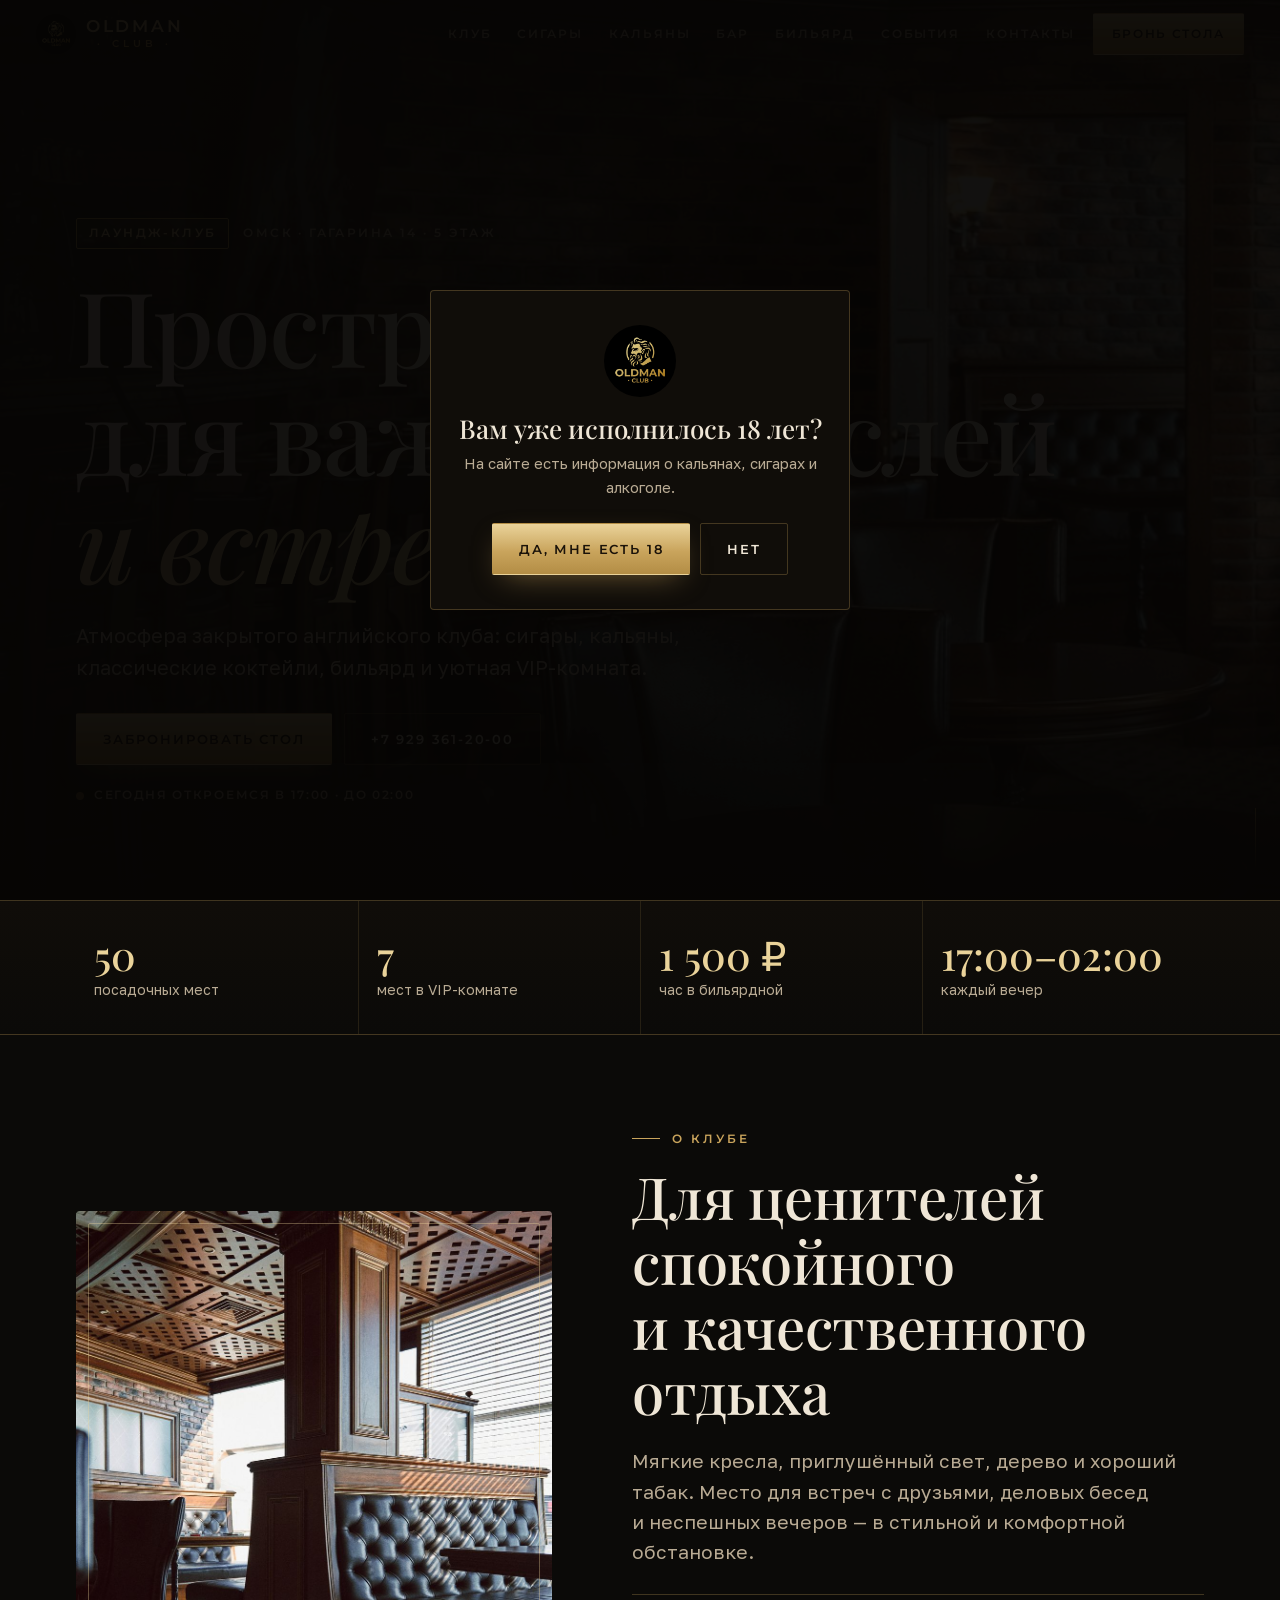
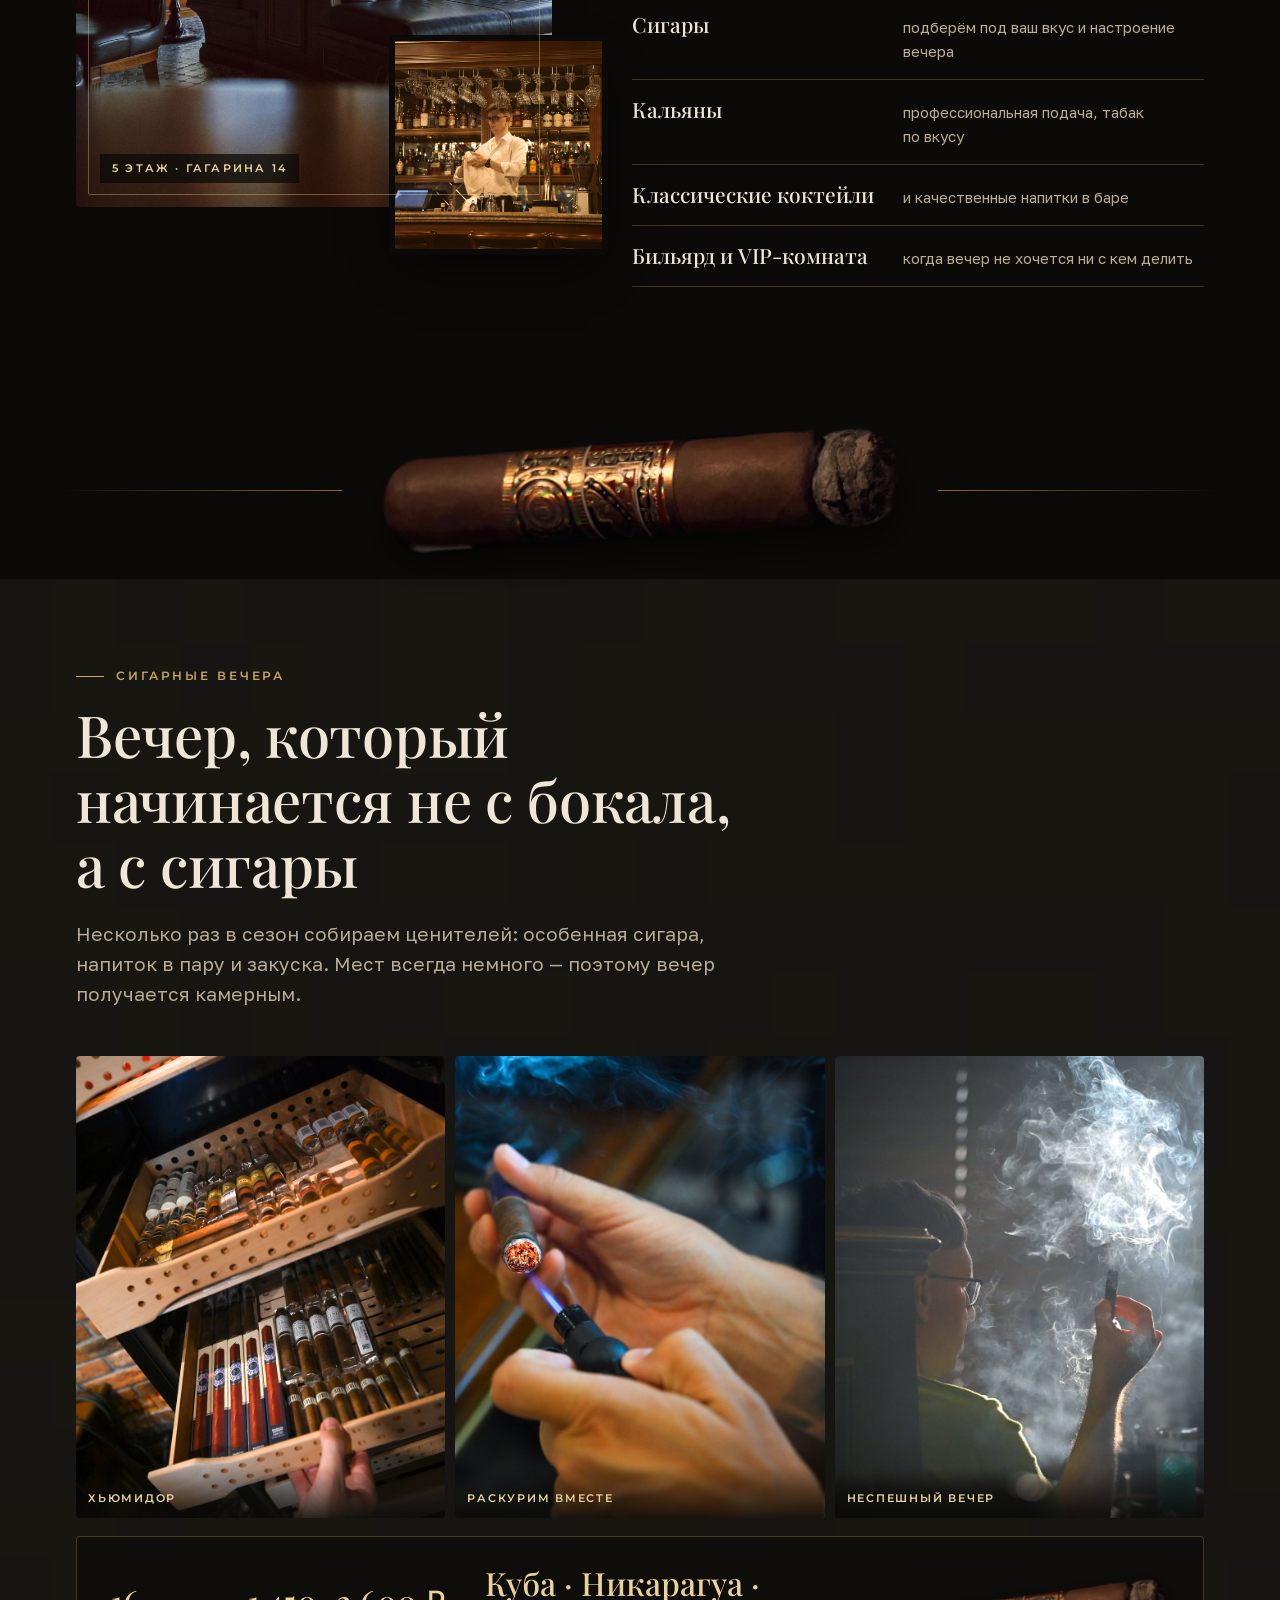
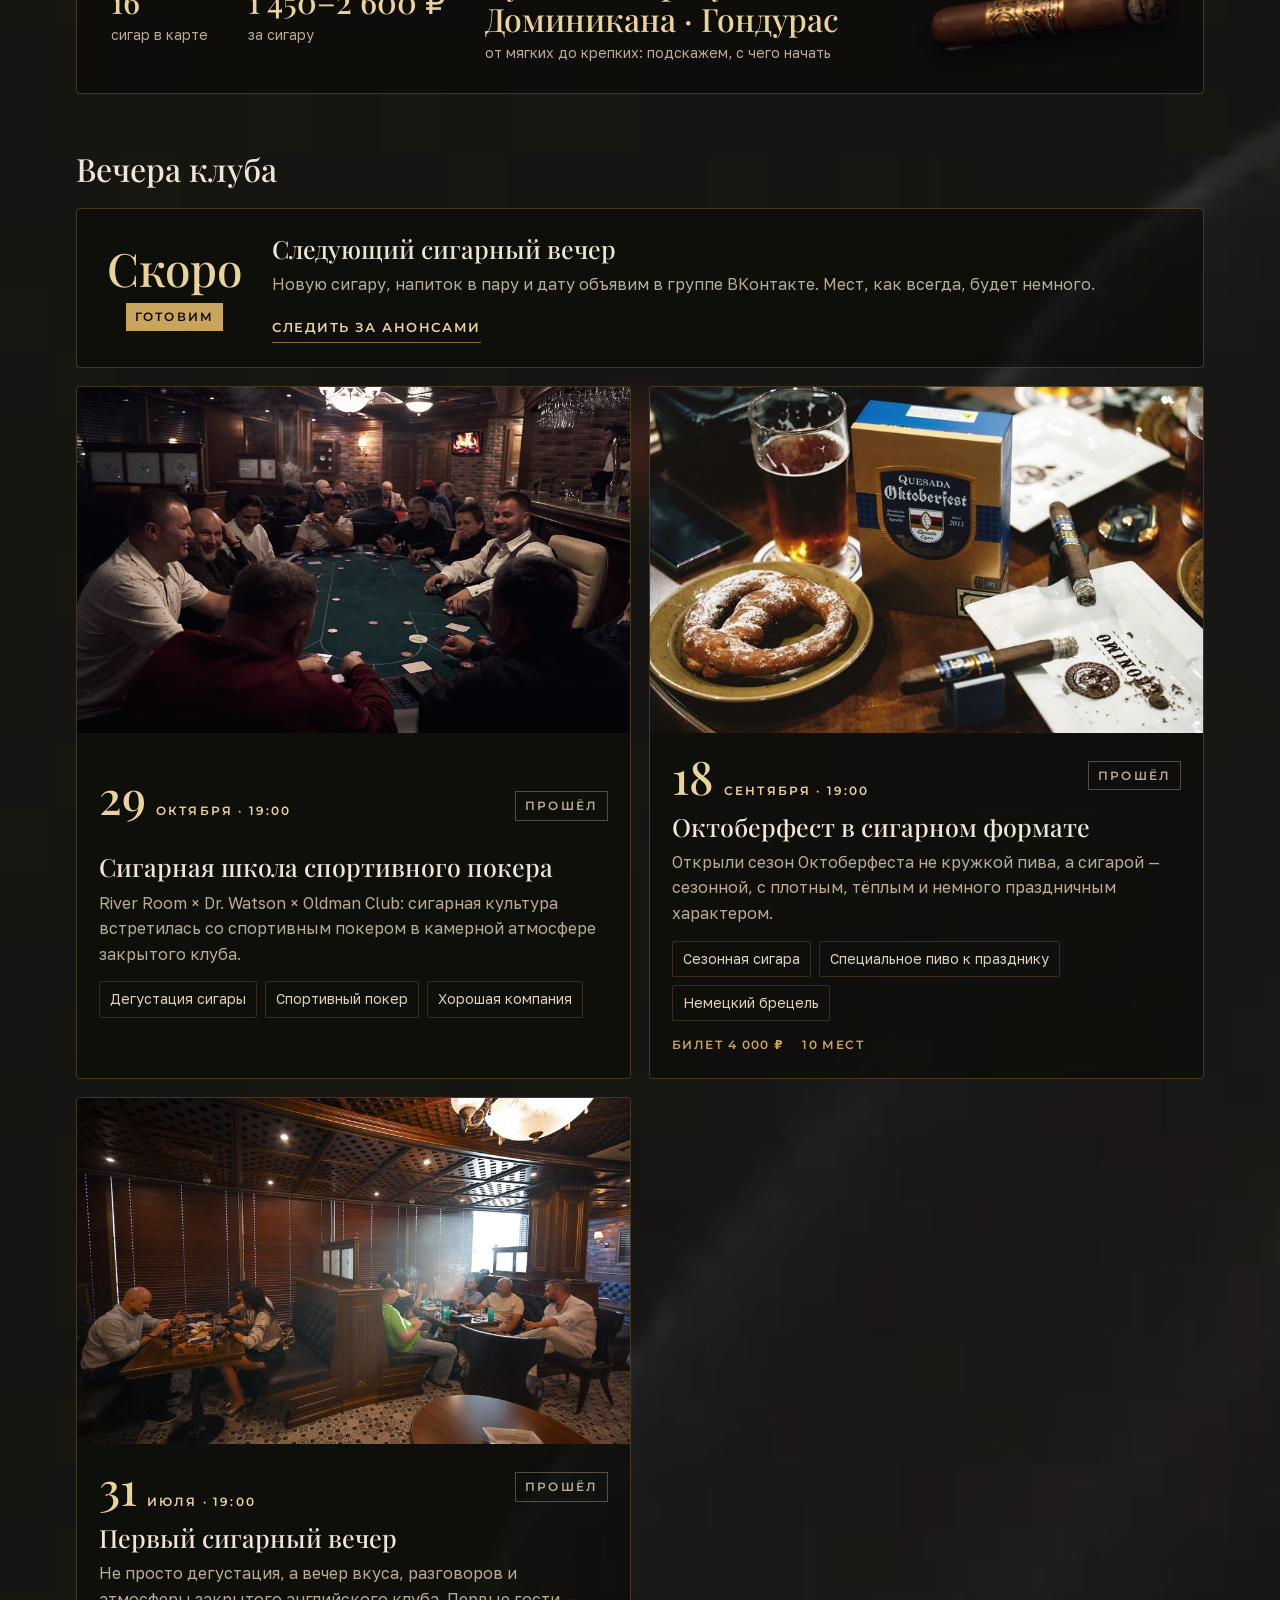
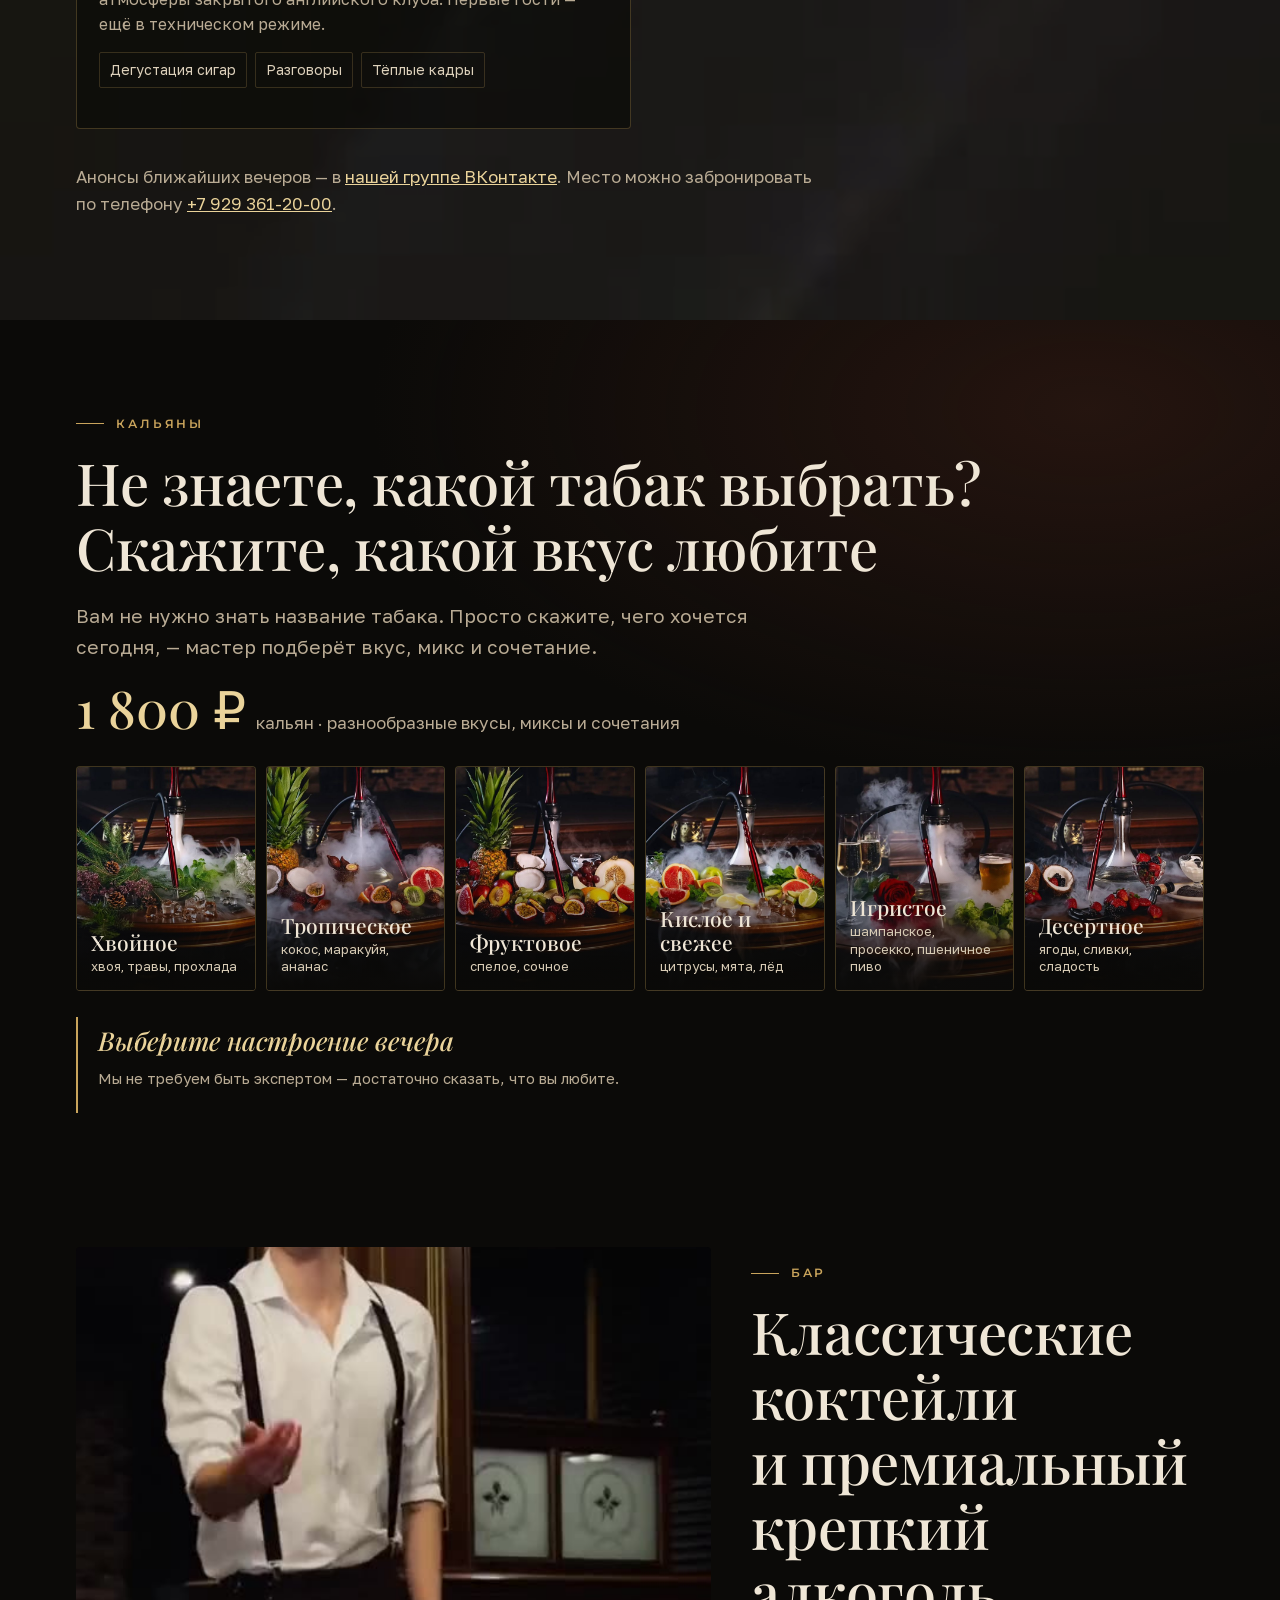
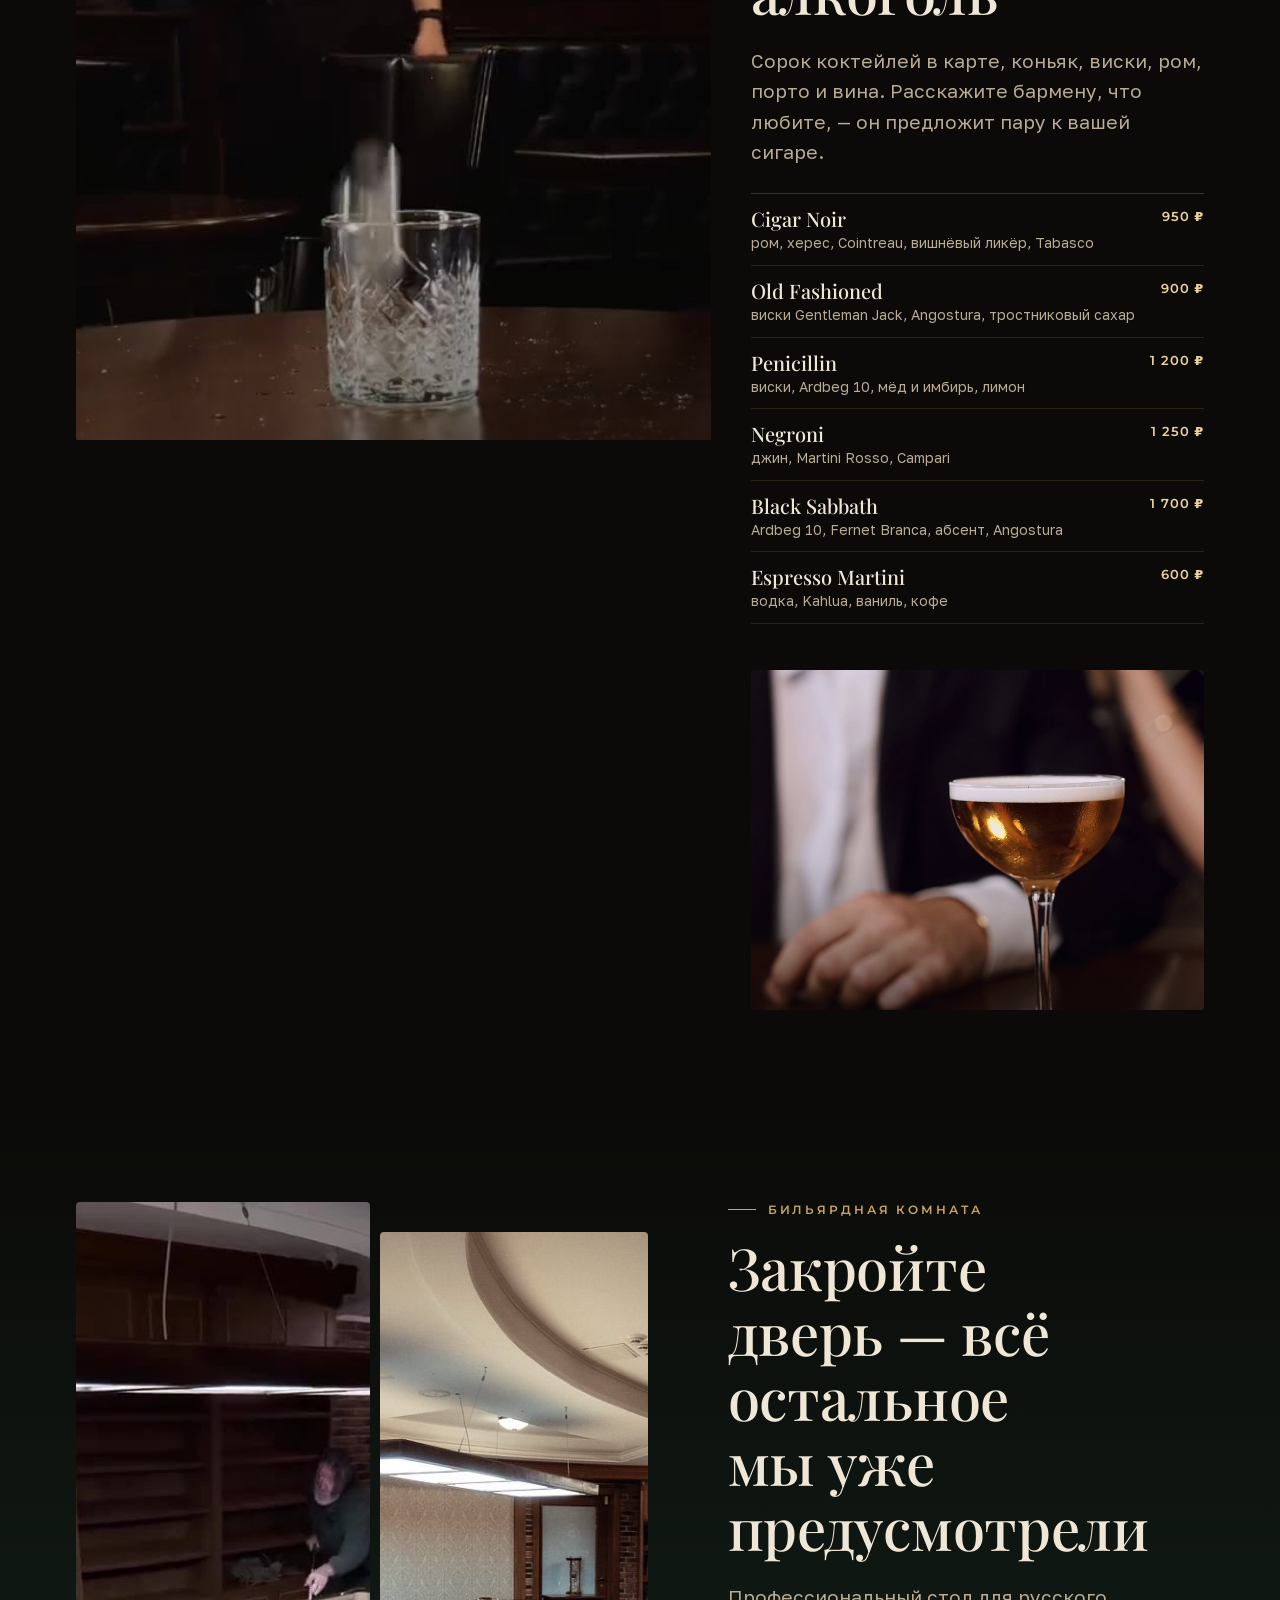
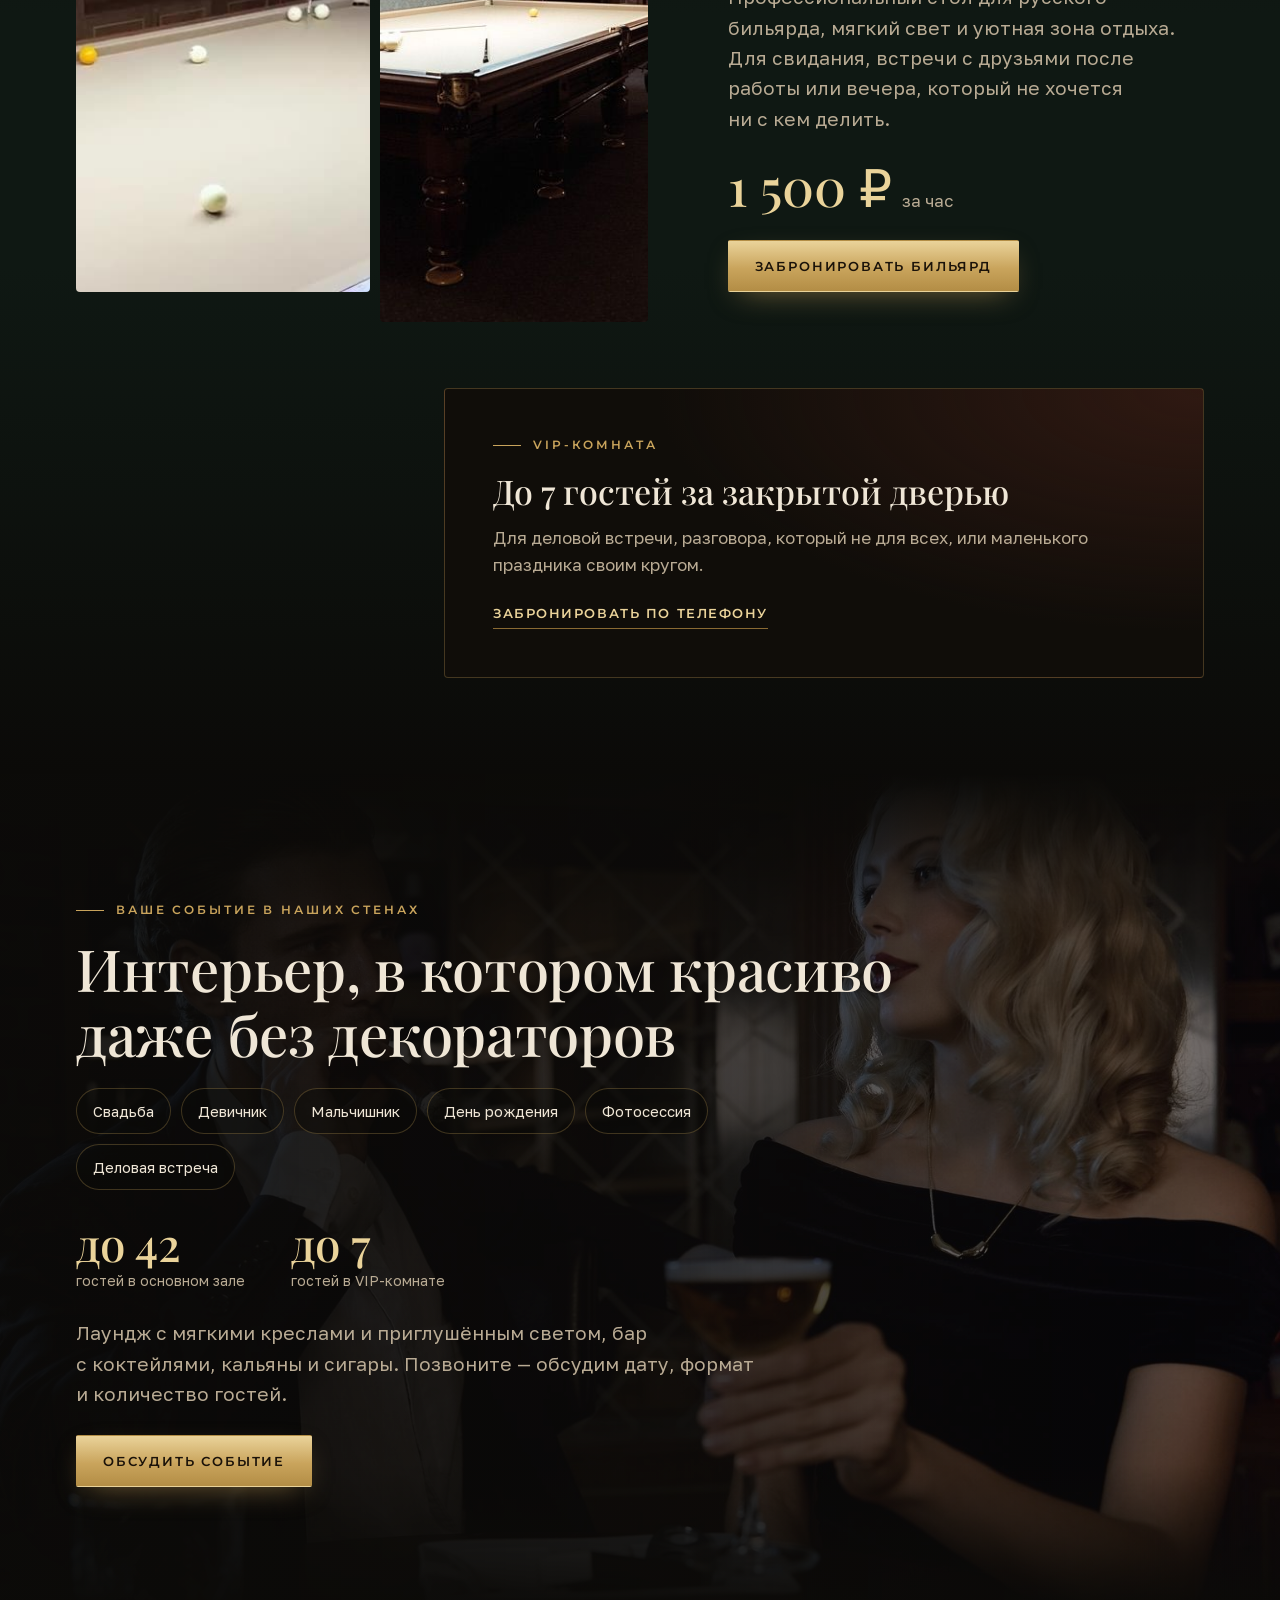
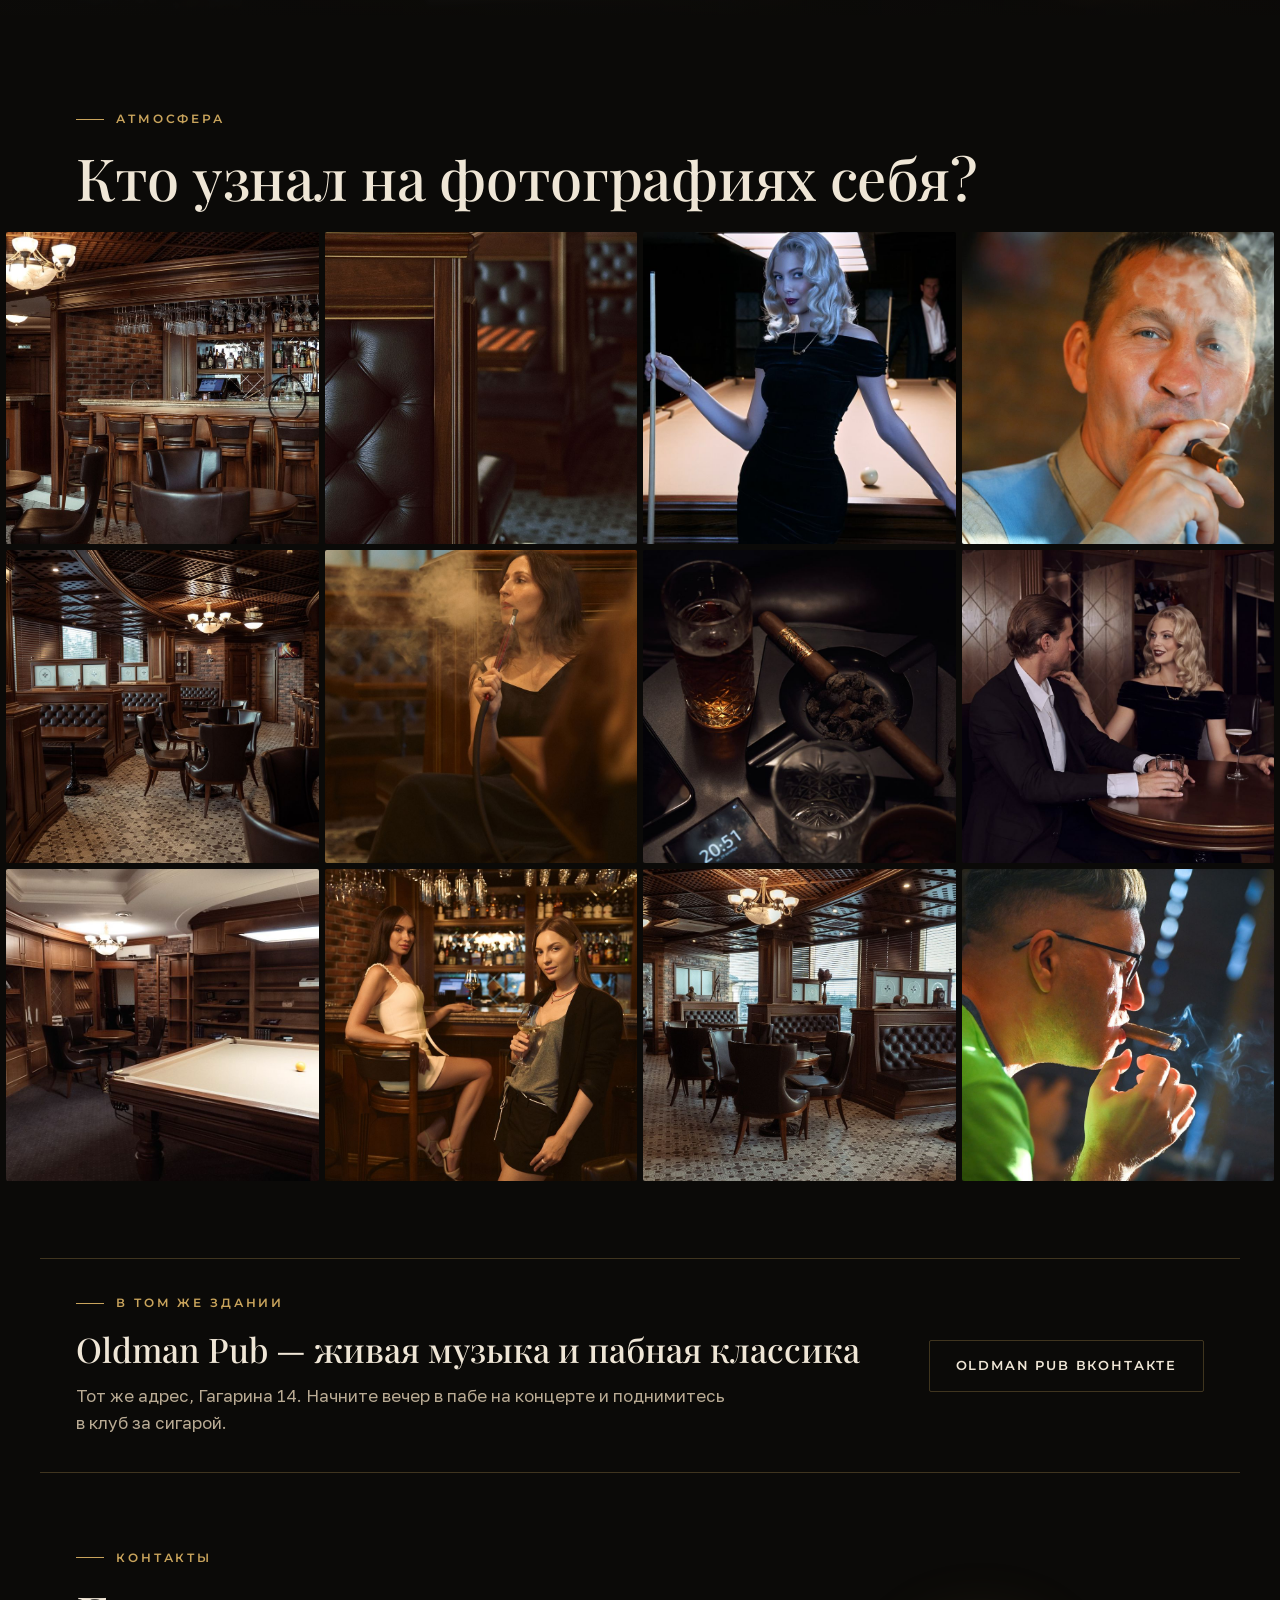
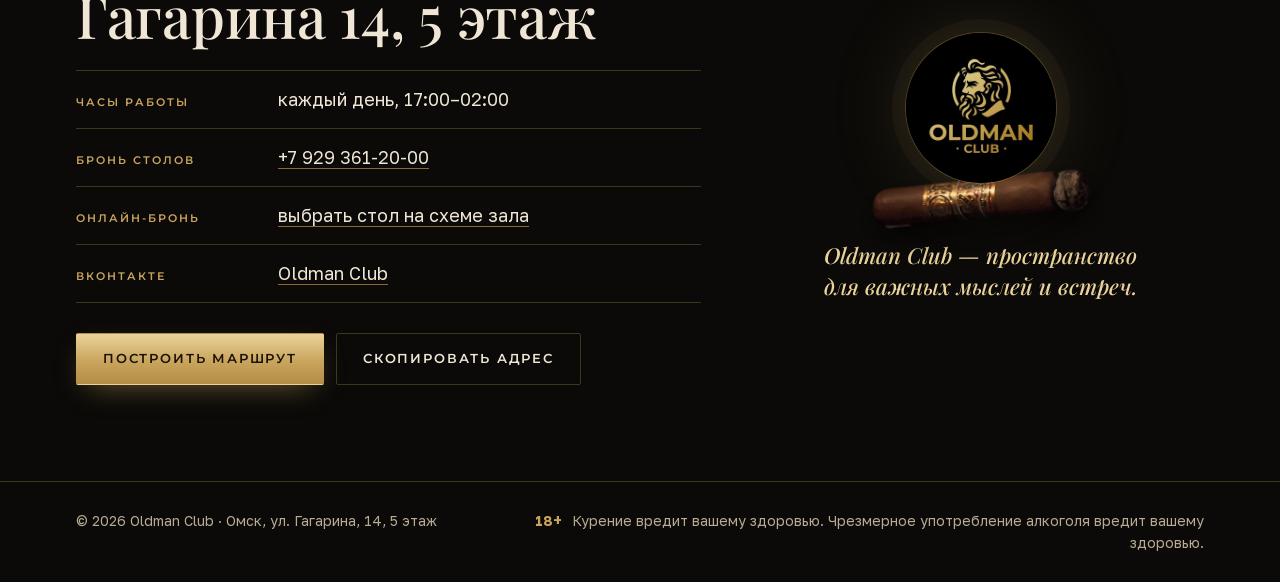
==== index.html @ 9ad758c1 "Add files via upload" ====
<!doctype html>
<html lang="ru">
<head>
<meta charset="utf-8">
<meta name="viewport" content="width=device-width, initial-scale=1, viewport-fit=cover">
<title>Oldman Club — лаундж-клуб в Омске, Гагарина 14</title>
<meta name="description" content="Oldman Club — лаундж-клуб в атмосфере закрытого английского клуба: сигары, кальяны, классические коктейли, бильярд и VIP-комната. Омск, Гагарина 14, 5 этаж. Бронь: +7 929 361-20-00.">
<meta name="theme-color" content="#0b0a08">
<meta property="og:type" content="website">
<meta property="og:title" content="Oldman Club — лаундж-клуб в Омске">
<meta property="og:description" content="Пространство для важных мыслей и встреч. Сигары, кальяны, коктейли, бильярд, VIP-комната. Гагарина 14, 5 этаж.">
<meta property="og:image" content="img/og.jpg">
<link rel="icon" href="img/logo-mark.png">
<link rel="preload" href="fonts/playfair-display-cyrillic-500-normal.woff2" as="font" type="font/woff2" crossorigin>
<link rel="stylesheet" href="css/style.css?v=7">
<script type="application/ld+json">
{"@context":"https://schema.org","@type":"BarOrPub","name":"Oldman Club","description":"Лаундж-клуб в атмосфере закрытого английского клуба","telephone":"+7 929 361-20-00","address":{"@type":"PostalAddress","streetAddress":"ул. Гагарина, 14, 5 этаж","addressLocality":"Омск","addressCountry":"RU"},"openingHours":"Mo-Su 17:00-02:00","sameAs":["https://vk.com/club239764791"]}
</script>
</head>
<body>

<div class="age" id="age" hidden>
  <div class="age__box">
    <img src="img/logo-mark.png" alt="" width="72" height="72">
    <p class="age__q">Вам уже исполнилось 18 лет?</p>
    <p class="age__s">На сайте есть информация о кальянах, сигарах и алкоголе.</p>
    <div class="age__btns">
      <button class="btn btn--gold" id="ageYes">Да, мне есть 18</button>
      <a class="btn btn--ghost" href="https://ya.ru">Нет</a>
    </div>
  </div>
</div>

<header class="top" id="top">
  <a class="brand" href="#" aria-label="Oldman Club — наверх">
    <img src="img/logo-mark.png" alt="" width="40" height="40">
    <span class="brand__t">OLDMAN<small>· CLUB ·</small></span>
  </a>
  <nav class="nav" id="nav">
    <a href="#club">Клуб</a>
    <a href="#cigars">Сигары</a>
    <a href="#hookah">Кальяны</a>
    <a href="#bar">Бар</a>
    <a href="#billiards">Бильярд</a>
    <a href="#events">События</a>
    <a href="#contacts">Контакты</a>
  </nav>
  <a class="btn btn--gold btn--sm top__book" href="https://oldman.restoplace.ws/?source=site&amp;floor=47790" target="_blank" rel="noopener">Бронь стола</a>
  <button class="burger" id="burger" aria-label="Меню" aria-expanded="false"><span></span><span></span></button>
</header>

<main>

<section class="hero" id="hero">
  <picture class="hero__pic">
    <source media="(max-width:767px)" srcset="img/hero-m.jpg">
    <img src="img/hero.jpg" alt="Зал Oldman Club: ореховые панели, кожаные кресла, люстра над баром" fetchpriority="high">
  </picture>
  <video class="hero__smoke" autoplay muted loop playsinline preload="auto" aria-hidden="true"><source src="video/smoke.mp4" type="video/mp4"></video>
  <div class="hero__shade"></div>
  <div class="hero__in wrap">
    <p class="eyebrow"><span class="band">Лаундж-клуб</span> Омск · Гагарина 14 · 5 этаж</p>
    <h1 class="hero__h"><span>Пространство</span> <span>для важных мыслей</span> <span><em>и встреч</em></span></h1>
    <p class="hero__p">Атмосфера закрытого английского клуба: сигары, кальяны, классические коктейли, бильярд и уютная VIP-комната.</p>
    <div class="hero__cta">
      <a class="btn btn--gold" href="https://oldman.restoplace.ws/?source=site&amp;floor=47790" target="_blank" rel="noopener">Забронировать стол</a>
      <a class="btn btn--ghost" href="tel:+79293612000">+7 929 361-20-00</a>
    </div>
    <p class="status" id="status"><i></i><span>Сегодня с 17:00 до 02:00</span></p>
  </div>
  <a class="hero__down" href="#club" aria-label="Листать дальше"></a>
</section>

<div class="facts">
  <div class="wrap facts__in">
    <div><b>50</b><span>посадочных мест</span></div>
    <div><b>7</b><span>мест в VIP-комнате</span></div>
    <div><b>1 500 ₽</b><span>час в бильярдной</span></div>
    <div><b>17:00–02:00</b><span>каждый вечер</span></div>
  </div>
</div>

<section class="club" id="club">
  <div class="wrap club__in">
    <div class="club__media reveal">
      <img class="club__main" src="img/club.jpg" alt="Кожаный диван-капитоне и ореховые панели у окна" loading="lazy">
      <span class="club__tag">5 этаж · Гагарина 14</span>
      <img class="club__inset" src="img/club-bar.jpg" alt="Бармен Oldman Club за стойкой" loading="lazy">
    </div>
    <div class="club__txt">
      <p class="kicker reveal">О клубе</p>
      <h2 class="h2 reveal">Для ценителей спокойного и&nbsp;качественного отдыха</h2>
      <p class="lead reveal">Мягкие кресла, приглушённый свет, дерево и&nbsp;хороший табак. Место для встреч с&nbsp;друзьями, деловых бесед и&nbsp;неспешных вечеров&nbsp;— в&nbsp;стильной и&nbsp;комфортной обстановке.</p>
      <ul class="club__list">
        <li class="reveal"><b>Сигары</b><span>подберём под ваш вкус и&nbsp;настроение вечера</span></li>
        <li class="reveal"><b>Кальяны</b><span>профессиональная подача, табак по&nbsp;вкусу</span></li>
        <li class="reveal"><b>Классические коктейли</b><span>и&nbsp;качественные напитки в&nbsp;баре</span></li>
        <li class="reveal"><b>Бильярд и&nbsp;VIP-комната</b><span>когда вечер не&nbsp;хочется ни&nbsp;с&nbsp;кем делить</span></li>
      </ul>
    </div>
  </div>
</section>

<div class="cigdiv" aria-hidden="true"><span class="cigdiv__line"></span><img class="cigdiv__img" src="img/cigar.webp" alt="" width="987" height="197" loading="lazy"><span class="cigdiv__line"></span></div>

<section class="cigars" id="cigars">
  <div class="cigars__orb" aria-hidden="true"></div>
  <video class="cigars__v" autoplay muted loop playsinline preload="metadata" poster="video/smoke.jpg"><source src="video/smoke.mp4" type="video/mp4"></video>
  <div class="wrap cigars__in">
    <div class="cigars__head">
      <p class="kicker reveal">Сигарные вечера</p>
      <h2 class="h2 reveal">Вечер, который начинается не&nbsp;с&nbsp;бокала, а&nbsp;с&nbsp;сигары</h2>
      <p class="lead reveal">Несколько раз в&nbsp;сезон собираем ценителей: особенная сигара, напиток в&nbsp;пару и&nbsp;закуска. Мест всегда немного&nbsp;— поэтому вечер получается камерным.</p>
    </div>
    <div class="cigtrio">
      <figure class="reveal"><img src="img/cig-humidor.jpg" alt="Хьюмидор с сигарами" loading="lazy"><figcaption>Хьюмидор</figcaption></figure>
      <figure class="reveal"><img src="img/cig-light.jpg" alt="Раскуривание сигары" loading="lazy"><figcaption>Раскурим вместе</figcaption></figure>
      <figure class="reveal"><img src="img/cig-smoke.jpg" alt="Гость с сигарой в дыму" loading="lazy"><figcaption>Неспешный вечер</figcaption></figure>
    </div>
    <div class="cigcard reveal">
      <div><b>16</b><span>сигар в карте</span></div>
      <div><b>1 450–2 600 ₽</b><span>за сигару</span></div>
      <div><b>Куба · Никарагуа · Доминикана · Гондурас</b><span>от мягких до крепких: подскажем, с чего начать</span></div>
      <img class="cigcard__img" src="img/cigar-s.webp" alt="" width="500" height="100" loading="lazy" aria-hidden="true">
    </div>
    <h3 class="evtitle reveal">Вечера клуба</h3>
    <div class="evlist" id="evlist"></div>
    <p class="cigars__note reveal">Анонсы ближайших вечеров&nbsp;— в&nbsp;<a href="https://vk.com/club239764791" target="_blank" rel="noopener">нашей группе ВКонтакте</a>. Место можно забронировать по&nbsp;телефону <a href="tel:+79293612000">+7 929 361-20-00</a>.</p>
  </div>
</section>

<section class="hookah" id="hookah">
  <div class="wrap">
    <p class="kicker reveal">Кальяны</p>
    <h2 class="h2 reveal">Не&nbsp;знаете, какой табак выбрать? Скажите, какой вкус любите</h2>
    <p class="lead reveal">Вам не&nbsp;нужно знать название табака. Просто скажите, чего хочется сегодня,&nbsp;— мастер подберёт вкус, микс и&nbsp;сочетание.</p>
    <div class="price reveal"><b>1 800 ₽</b><span>кальян · разнообразные вкусы, миксы и&nbsp;сочетания</span></div>
    <div class="moods" id="moods" role="tablist" aria-label="Настроение"></div>
    <div class="mood-out" id="moodOut" aria-live="polite"></div>
  </div>
</section>

<section class="bar" id="bar">
  <div class="bar__grid">
    <div class="bar__tile bar__tile--a reveal">
      <video autoplay muted loop playsinline preload="metadata" poster="video/barman.jpg"><source src="video/barman.mp4" type="video/mp4"></video>
    </div>
    <div class="bar__txt">
      <p class="kicker reveal">Бар</p>
      <h2 class="h2 reveal">Классические коктейли и&nbsp;премиальный крепкий алкоголь</h2>
      <p class="lead reveal">Сорок коктейлей в&nbsp;карте, коньяк, виски, ром, порто и&nbsp;вина. Расскажите бармену, что любите,&nbsp;— он&nbsp;предложит пару к&nbsp;вашей сигаре.</p>
      <ul class="cocktails reveal" id="cocktails"></ul>
    </div>
    <div class="bar__tile bar__tile--b reveal">
      <img src="img/bar-coupe.jpg" alt="Коктейль в бокале-купе" loading="lazy">
    </div>
  </div>
</section>

<section class="billiards" id="billiards">
  <div class="wrap billiards__in">
    <div class="billiards__media reveal">
      <video class="billiards__v" autoplay muted loop playsinline preload="metadata" poster="video/bill.jpg"><source src="video/bill.mp4" type="video/mp4"></video>
      <img class="billiards__ph" src="img/bill.jpg" alt="Бильярдная Oldman Club: стол для русского бильярда и стеллажи" loading="lazy">
    </div>
    <div class="billiards__txt">
      <p class="kicker reveal">Бильярдная комната</p>
      <h2 class="h2 reveal">Закройте дверь&nbsp;— всё остальное мы&nbsp;уже предусмотрели</h2>
      <p class="lead reveal">Профессиональный стол для русского бильярда, мягкий свет и&nbsp;уютная зона отдыха. Для свидания, встречи с&nbsp;друзьями после работы или вечера, который не&nbsp;хочется ни&nbsp;с&nbsp;кем делить.</p>
      <div class="price reveal"><b>1 500 ₽</b><span>за&nbsp;час</span></div>
      <a class="btn btn--gold reveal" href="https://oldman.restoplace.ws/?source=site&amp;floor=47790" target="_blank" rel="noopener">Забронировать бильярд</a>
    </div>
  </div>
  <div class="wrap vip">
    <div class="vip__card reveal">
      <p class="kicker">VIP-комната</p>
      <h3 class="h3">До&nbsp;7 гостей за&nbsp;закрытой дверью</h3>
      <p>Для деловой встречи, разговора, который не&nbsp;для всех, или маленького праздника своим кругом.</p>
      <a class="link" href="tel:+79293612000">Забронировать по телефону</a>
    </div>
  </div>
</section>

<section class="events" id="events">
  <img class="events__v" src="img/events.jpg" alt="Гости Oldman Club за столом" loading="lazy">
  <div class="events__shade"></div>
  <div class="wrap events__in">
    <p class="kicker reveal">Ваше событие в наших стенах</p>
    <h2 class="h2 reveal">Интерьер, в&nbsp;котором красиво даже без&nbsp;декораторов</h2>
    <ul class="tags reveal">
      <li>Свадьба</li><li>Девичник</li><li>Мальчишник</li><li>День рождения</li><li>Фотосессия</li><li>Деловая встреча</li>
    </ul>
    <div class="cap">
      <div class="cap__i reveal"><b>до 42</b><span>гостей в основном зале</span></div>
      <div class="cap__i reveal"><b>до 7</b><span>гостей в VIP-комнате</span></div>
    </div>
    <p class="lead reveal">Лаундж с&nbsp;мягкими креслами и&nbsp;приглушённым светом, бар с&nbsp;коктейлями, кальяны и&nbsp;сигары. Позвоните&nbsp;— обсудим дату, формат и&nbsp;количество гостей.</p>
    <a class="btn btn--gold reveal" href="tel:+79293612000">Обсудить событие</a>
  </div>
</section>

<section class="gallery" id="gallery" hidden>
  <div class="wrap">
    <p class="kicker reveal">Атмосфера</p>
    <h2 class="h2 reveal">Кто узнал на фотографиях себя?</h2>
  </div>
  <div class="gal" id="gal"></div>
</section>

<section class="pub">
  <div class="wrap pub__in reveal">
    <div>
      <p class="kicker">В том же здании</p>
      <h3 class="h3">Oldman Pub&nbsp;— живая музыка и&nbsp;пабная классика</h3>
      <p>Тот же адрес, Гагарина 14. Начните вечер в&nbsp;пабе на&nbsp;концерте и&nbsp;поднимитесь в&nbsp;клуб за&nbsp;сигарой.</p>
    </div>
    <a class="btn btn--ghost" href="https://vk.com/oldmanpub" target="_blank" rel="noopener">Oldman Pub ВКонтакте</a>
  </div>
</section>

<section class="contacts" id="contacts">
  <div class="wrap contacts__in">
    <div>
      <p class="kicker reveal">Контакты</p>
      <h2 class="h2 reveal">Гагарина 14, 5&nbsp;этаж</h2>
      <dl class="cl reveal">
        <div><dt>Часы работы</dt><dd>каждый день, 17:00–02:00</dd></div>
        <div><dt>Бронь столов</dt><dd><a href="tel:+79293612000">+7 929 361-20-00</a></dd></div>
        <div><dt>Онлайн-бронь</dt><dd><a href="https://oldman.restoplace.ws/?source=site&amp;floor=47790" target="_blank" rel="noopener">выбрать стол на схеме зала</a></dd></div>
        <div><dt>ВКонтакте</dt><dd><a href="https://vk.com/club239764791" target="_blank" rel="noopener">Oldman Club</a></dd></div>
      </dl>
      <div class="contacts__btns reveal">
        <a class="btn btn--gold" href="https://yandex.ru/maps/?text=%D0%9E%D0%BC%D1%81%D0%BA%2C%20%D1%83%D0%BB.%20%D0%93%D0%B0%D0%B3%D0%B0%D1%80%D0%B8%D0%BD%D0%B0%2C%2014" target="_blank" rel="noopener">Построить маршрут</a>
        <button class="btn btn--ghost" id="copyAddr" type="button">Скопировать адрес</button>
      </div>
    </div>
    <div class="seal reveal" aria-hidden="true">
      <img src="img/logo-big.jpg" alt="" width="150" height="150" loading="lazy">
      <img class="seal__cigar" src="img/cigar-s.webp" alt="" width="500" height="100" loading="lazy">
      <p>Oldman Club&nbsp;— пространство для важных мыслей и&nbsp;встреч.</p>
    </div>
  </div>
</section>

</main>

<footer class="foot">
  <div class="wrap foot__in">
    <p>© <span id="year">2026</span> Oldman Club · Омск, ул. Гагарина, 14, 5 этаж</p>
    <p class="foot__warn"><b>18+</b> Курение вредит вашему здоровью. Чрезмерное употребление алкоголя вредит вашему здоровью.</p>
  </div>
</footer>

<a class="fab" href="tel:+79293612000" aria-label="Позвонить в Oldman Club">
  <svg viewBox="0 0 24 24" width="22" height="22" aria-hidden="true"><path fill="currentColor" d="M6.6 10.8a15.1 15.1 0 0 0 6.6 6.6l2.2-2.2c.3-.3.7-.4 1-.2 1.1.4 2.3.6 3.6.6.6 0 1 .4 1 1V20c0 .6-.4 1-1 1A17 17 0 0 1 3 4c0-.6.4-1 1-1h3.5c.6 0 1 .4 1 1 0 1.3.2 2.5.6 3.6.1.3 0 .7-.2 1l-2.3 2.2z"/></svg>
</a>

<script src="js/main.js?v=6"></script>
</body>
</html>
---- css/style.css ----
[hidden]{display:none!important}
@font-face{font-family:"Playfair";src:url(../fonts/playfair-display-cyrillic-500-normal.woff2) format("woff2");font-weight:500;font-style:normal;font-display:swap;unicode-range:U+0301,U+0400-045F,U+0490-0491,U+04B0-04B1,U+2116}
@font-face{font-family:"Playfair";src:url(../fonts/playfair-display-latin-500-normal.woff2) format("woff2");font-weight:500;font-style:normal;font-display:swap;unicode-range:U+0000-00FF,U+0131,U+0152-0153,U+02BB-02BC,U+02C6,U+02DA,U+02DC,U+2000-206F,U+20AC,U+2122,U+2191,U+2193,U+2212,U+2215,U+FEFF,U+FFFD}
@font-face{font-family:"Playfair";src:url(../fonts/playfair-display-cyrillic-500-italic.woff2) format("woff2");font-weight:500;font-style:italic;font-display:swap;unicode-range:U+0301,U+0400-045F,U+0490-0491,U+04B0-04B1,U+2116}
@font-face{font-family:"Playfair";src:url(../fonts/playfair-display-latin-500-italic.woff2) format("woff2");font-weight:500;font-style:italic;font-display:swap;unicode-range:U+0000-00FF,U+0131,U+0152-0153,U+02BB-02BC,U+02C6,U+02DA,U+02DC,U+2000-206F,U+20AC,U+2122,U+2191,U+2193,U+2212,U+2215,U+FEFF,U+FFFD}
@font-face{font-family:"Mont";src:url(../fonts/montserrat-cyrillic-600-normal.woff2) format("woff2");font-weight:600;font-display:swap;unicode-range:U+0301,U+0400-045F,U+0490-0491,U+04B0-04B1,U+2116}
@font-face{font-family:"Mont";src:url(../fonts/montserrat-latin-600-normal.woff2) format("woff2");font-weight:600;font-display:swap;unicode-range:U+0000-00FF,U+0131,U+0152-0153,U+02BB-02BC,U+02C6,U+02DA,U+02DC,U+2000-206F,U+20AC,U+2122,U+2191,U+2193,U+2212,U+2215,U+FEFF,U+FFFD}
@font-face{font-family:"Golos";src:url(../fonts/golos-text-400-700-cyrillic.woff2) format("woff2");font-weight:400 700;font-display:swap;unicode-range:U+0301,U+0400-045F,U+0490-0491,U+04B0-04B1,U+2116}
@font-face{font-family:"Golos";src:url(../fonts/golos-text-400-700-latin.woff2) format("woff2");font-weight:400 700;font-display:swap;unicode-range:U+0000-00FF,U+0131,U+0152-0153,U+02BB-02BC,U+02C6,U+02DA,U+02DC,U+2000-206F,U+20AC,U+2122,U+2191,U+2193,U+2212,U+2215,U+FEFF,U+FFFD}

:root{
  --ink:#0b0a08; --coal:#12100c; --walnut:#21170f; --leather:#3a1d15; --green:#13201a;
  --gold:#c9a45c; --gold-hi:#ead39a; --gold-lo:#8a6a33;
  --text:#efe6d6; --muted:#b9ab94; --line:rgba(201,164,92,.28);
  --serif:"Playfair",Georgia,serif; --caps:"Mont","Golos",system-ui,sans-serif; --sans:"Golos",system-ui,-apple-system,sans-serif;
  --r:4px; --head:68px;
}
*,*::before,*::after{box-sizing:border-box}
html{scroll-behavior:smooth;scroll-padding-top:var(--head);-webkit-text-size-adjust:100%}
body{margin:0;background:var(--ink);color:var(--text);font:400 17px/1.6 var(--sans);overflow-x:hidden}
img,video{display:block;max-width:100%}
a{color:inherit}
.wrap{width:100%;max-width:1200px;margin:0 auto;padding:0 20px}
@media (min-width:768px){.wrap{padding:0 36px}}

/* typography */
.kicker{font:600 12px/1.3 var(--caps);letter-spacing:.24em;text-transform:uppercase;color:var(--gold);margin:0 0 18px;display:flex;align-items:center;gap:12px}
.kicker::before{content:"";width:28px;height:1px;background:var(--gold);flex:none}
.h2{font:500 clamp(30px,5.2vw,58px)/1.12 var(--serif);margin:0 0 22px;letter-spacing:-.005em;max-width:16em}
.h3{font:500 clamp(24px,3.2vw,34px)/1.2 var(--serif);margin:0 0 12px}
.lead{font-size:clamp(17px,1.6vw,19px);color:var(--muted);max-width:36em;margin:0 0 26px}
em{font-style:italic;color:var(--gold-hi)}
.eyebrow{font:600 12px/1.4 var(--caps);letter-spacing:.2em;text-transform:uppercase;color:var(--muted);margin:0 0 22px;display:flex;flex-wrap:wrap;align-items:center;gap:10px 14px}
.band{display:inline-block;padding:6px 12px;border:1px solid var(--gold);color:var(--gold-hi);border-radius:2px;background:linear-gradient(180deg,rgba(201,164,92,.16),rgba(201,164,92,.04))}

/* buttons */
.btn{display:inline-flex;align-items:center;justify-content:center;min-height:52px;padding:0 26px;border-radius:2px;font:600 13px/1 var(--caps);letter-spacing:.14em;text-transform:uppercase;text-decoration:none;cursor:pointer;border:1px solid transparent;transition:background-color .25s,color .25s,border-color .25s,transform .25s;-webkit-tap-highlight-color:transparent}
.btn--gold{background:linear-gradient(180deg,var(--gold-hi),var(--gold) 55%,#b38d45);color:#1a1209;box-shadow:0 10px 30px -12px rgba(201,164,92,.6)}
.btn--gold:hover{transform:translateY(-2px)}
.btn--ghost{background:transparent;color:var(--text);border-color:var(--line)}
.btn--ghost:hover{border-color:var(--gold);color:var(--gold-hi)}
.btn--sm{min-height:42px;padding:0 18px;font-size:12px}
.link{display:inline-block;color:var(--gold-hi);font:600 13px/1.4 var(--caps);letter-spacing:.12em;text-transform:uppercase;text-decoration:none;border-bottom:1px solid var(--gold-lo);padding:6px 0}
.link:hover{border-color:var(--gold-hi)}

/* header */
.top{position:fixed;inset:0 0 auto;z-index:50;height:var(--head);display:flex;align-items:center;gap:18px;padding:0 20px;transition:background-color .35s,border-color .35s;border-bottom:1px solid transparent}
.top.is-solid{background:#0b0a08;border-color:var(--line)}
.brand{display:flex;align-items:center;gap:10px;text-decoration:none;margin-right:auto}
.brand img{border-radius:50%}
.brand__t{font:600 17px/1 var(--caps);letter-spacing:.16em;color:var(--gold-hi);display:flex;flex-direction:column;gap:4px}
.brand__t small{font-size:10px;letter-spacing:.42em;color:var(--gold);text-align:center}
.nav{display:none}
.top__book{display:none}
.burger{width:46px;height:46px;border:1px solid var(--line);background:transparent;border-radius:2px;display:grid;place-content:center;gap:6px;cursor:pointer}
.burger span{width:20px;height:1.5px;background:var(--gold-hi);transition:transform .3s}
.burger[aria-expanded="true"] span:first-child{transform:translateY(3.75px) rotate(45deg)}
.burger[aria-expanded="true"] span:last-child{transform:translateY(-3.75px) rotate(-45deg)}
.nav.is-open{display:flex;position:fixed;top:var(--head);left:0;right:0;bottom:0;flex-direction:column;padding:28px 20px;background:#0b0a08;gap:4px}
.nav.is-open a{font:500 30px/1.25 var(--serif);text-decoration:none;padding:10px 0;border-bottom:1px solid rgba(201,164,92,.14)}
@media (min-width:1080px){
  .top{padding:0 36px}
  .burger{display:none}
  .nav{display:flex;gap:26px}
  .nav a{font:600 12px/1 var(--caps);letter-spacing:.16em;text-transform:uppercase;text-decoration:none;color:var(--muted);padding:10px 0;transition:color .2s}
  .nav a:hover{color:var(--gold-hi)}
  .top__book{display:inline-flex}
}

/* hero */
.hero{position:relative;min-height:100svh;display:flex;align-items:flex-end;overflow:hidden;isolation:isolate}
.hero__v{position:absolute;inset:0;width:100%;height:100%;object-fit:cover;object-position:62% 50%;z-index:-2;transform:scale(1.04);filter:brightness(1.25)}
@media (max-width:767px){.hero__v{object-position:58% 30%;height:72%}}
.hero__shade{position:absolute;inset:0;z-index:-1;background:
  radial-gradient(120% 70% at 70% 40%,transparent 0,rgba(11,10,8,.2) 55%,rgba(11,10,8,.7) 100%),
  linear-gradient(180deg,rgba(11,10,8,.55) 0,transparent 18%,transparent 40%,rgba(11,10,8,.9) 80%,var(--ink) 100%)}
.hero__in{padding-top:calc(var(--head) + 40px);padding-bottom:64px}
.hero__h{font:500 clamp(40px,8.4vw,104px)/1.04 var(--serif);margin:0 0 24px;letter-spacing:-.015em;max-width:11em}
.hero__h span{display:inline-block;opacity:0;transform:translateY(26px);animation:rise 1.1s cubic-bezier(.2,.7,.2,1) forwards}
.hero__h span:nth-child(2){animation-delay:.15s}
.hero__h span:nth-child(3){animation-delay:.3s}
.hero__p{font-size:clamp(17px,1.7vw,20px);color:#d9cdb8;max-width:31em;margin:0 0 30px;opacity:0;animation:fade 1s .55s forwards}
.hero__cta{display:flex;flex-wrap:wrap;gap:12px;opacity:0;animation:fade 1s .7s forwards}
.status{margin:22px 0 0;display:flex;align-items:center;gap:10px;font:600 12px/1.4 var(--caps);letter-spacing:.14em;text-transform:uppercase;color:var(--muted);opacity:0;animation:fade 1s .85s forwards}
.status i{width:8px;height:8px;border-radius:50%;background:var(--gold-lo);flex:none}
.status.is-open i{background:#8fc27a;box-shadow:0 0 0 0 rgba(143,194,122,.6);animation:pulse 2.4s infinite}
.hero__down{position:absolute;right:24px;bottom:28px;width:1px;height:64px;background:linear-gradient(var(--gold),transparent);display:none}
@media (min-width:768px){.hero__in{padding-bottom:96px}.hero__down{display:block}}
@media (max-width:767px){.hero__cta .btn{flex:1 1 100%}}
@keyframes rise{to{opacity:1;transform:none}}
@keyframes fade{to{opacity:1}}
@keyframes pulse{70%{box-shadow:0 0 0 9px rgba(143,194,122,0)}100%{box-shadow:0 0 0 0 rgba(143,194,122,0)}}

/* facts */
.facts{border-top:1px solid var(--line);border-bottom:1px solid var(--line);background:linear-gradient(180deg,#100d09,var(--ink))}
.facts__in{display:grid;grid-template-columns:repeat(2,minmax(0,1fr))}
.facts__in>div{padding:24px 10px 24px 0;display:flex;flex-direction:column;gap:6px;min-width:0}
.facts__in>div:nth-child(n+3){border-top:1px solid rgba(201,164,92,.14)}
.facts b{font:500 clamp(26px,3.4vw,40px)/1 var(--serif);color:var(--gold-hi);white-space:nowrap}
.facts span{font-size:14px;color:var(--muted);line-height:1.35}
@media (min-width:900px){.facts__in{grid-template-columns:repeat(4,minmax(0,1fr))}.facts__in>div{padding:34px 18px;border-top:0!important}.facts__in>div+div{border-left:1px solid rgba(201,164,92,.14)}}

/* sections */
section{position:relative}
.club,.hookah,.billiards,.contacts{padding:clamp(84px,11vw,150px) 0}
.club__in{display:grid;gap:44px;align-items:center}
.club__media{position:relative;aspect-ratio:4/5;overflow:hidden;border-radius:var(--r);max-height:78svh}
.club__media video{width:100%;height:100%;object-fit:cover}
.club__media::after{content:"";position:absolute;inset:12px;border:1px solid rgba(234,211,154,.35);pointer-events:none}
.club__tag{position:absolute;left:24px;bottom:24px;font:600 11px/1 var(--caps);letter-spacing:.2em;text-transform:uppercase;color:var(--gold-hi);background:rgba(11,10,8,.75);padding:9px 12px}
.club__list{list-style:none;margin:0;padding:0;border-top:1px solid var(--line)}
.club__list li{display:grid;gap:4px;padding:16px 0;border-bottom:1px solid var(--line)}
.club__list b{font:500 21px/1.3 var(--serif);color:var(--text)}
.club__list span{color:var(--muted);font-size:15px}
@media (min-width:900px){.club__in{grid-template-columns:minmax(0,5fr) minmax(0,6fr);gap:80px}.club__list li{grid-template-columns:minmax(0,1fr) minmax(0,1.2fr);align-items:baseline;gap:20px}}

/* cigars */
.cigars{padding:clamp(96px,12vw,170px) 0;overflow:hidden;isolation:isolate;background:var(--coal)}
.cigars__orb{position:absolute;left:50%;top:50%;width:150vmax;height:150vmax;margin:-75vmax 0 0 -75vmax;border-radius:50%;z-index:-2;
  background:radial-gradient(circle,#3a1d15 0,#26140e 38%,#12100c 70%);transform:scale(var(--orb,.08));will-change:transform}
.cigars__v{position:absolute;inset:0;width:100%;height:100%;object-fit:cover;z-index:-1;opacity:.55;mix-blend-mode:screen}
.cigars__head{max-width:760px;margin-bottom:46px}
.evlist{display:grid;gap:18px}
.ev{display:grid;grid-template-columns:minmax(0,1fr);border:1px solid var(--line);background:rgba(11,10,8,.62);border-radius:var(--r);overflow:hidden}
.ev__date{display:flex;align-items:baseline;gap:10px;padding:20px 22px 0;color:var(--gold-hi)}
.ev__date b{font:500 46px/1 var(--serif)}
.ev__date span{font:600 12px/1.3 var(--caps);letter-spacing:.18em;text-transform:uppercase}
.ev__body{padding:12px 22px 24px;min-width:0}
.ev__body h3{font:500 25px/1.25 var(--serif);margin:0 0 8px}
.ev__body p{margin:0 0 14px;color:var(--muted);font-size:16px}
.ev__inc{list-style:none;margin:0 0 16px;padding:0;display:flex;flex-wrap:wrap;gap:8px}
.ev__inc li{font-size:14px;border:1px solid rgba(201,164,92,.22);padding:6px 10px;border-radius:2px;color:#ddd1bb}
.ev__meta{display:flex;flex-wrap:wrap;gap:8px 18px;font:600 12px/1.4 var(--caps);letter-spacing:.12em;text-transform:uppercase;color:var(--gold)}
.ev.is-past{opacity:.78}
.ev__flag{font:600 11px/1 var(--caps);letter-spacing:.16em;text-transform:uppercase;color:var(--ink);background:var(--gold);padding:6px 9px;margin-left:auto;align-self:center}
.ev.is-past .ev__flag{background:transparent;color:var(--muted);border:1px solid rgba(185,171,148,.4)}
@media (min-width:900px){.evlist{grid-template-columns:repeat(2,minmax(0,1fr))}}
.cigars__note{margin:34px 0 0;color:var(--muted);max-width:44em}
.cigars__note a{color:var(--gold-hi)}

/* hookah */
.hookah{background:radial-gradient(80% 60% at 85% 10%,rgba(58,29,21,.55),transparent 70%),var(--ink)}
.moods{display:grid;grid-template-columns:repeat(2,minmax(0,1fr));gap:10px;margin:8px 0 26px}
@media (min-width:700px){.moods{grid-template-columns:repeat(3,minmax(0,1fr))}}
@media (min-width:1080px){.moods{grid-template-columns:repeat(6,minmax(0,1fr))}}
.mood{position:relative;min-height:112px;padding:16px;text-align:left;border:1px solid var(--line);background:linear-gradient(180deg,rgba(255,255,255,.03),transparent);color:var(--text);border-radius:var(--r);cursor:pointer;display:flex;flex-direction:column;justify-content:space-between;gap:10px;transition:border-color .25s,background-color .25s,transform .25s;font:inherit}
.mood:hover{border-color:var(--gold);transform:translateY(-2px)}
.mood b{font:500 21px/1.15 var(--serif)}
.mood small{font-size:13px;color:var(--muted);line-height:1.35}
.mood i{position:absolute;top:14px;right:14px;width:10px;height:10px;border-radius:50%;background:var(--c,#c9a45c);box-shadow:0 0 14px var(--c,#c9a45c)}
.mood[aria-selected="true"]{border-color:var(--gold-hi);background:linear-gradient(180deg,rgba(201,164,92,.18),rgba(201,164,92,.04))}
.mood-out{min-height:96px;border-left:2px solid var(--gold);padding:6px 0 6px 20px;max-width:46em}
.mood-out p{margin:0 0 6px;font:500 italic clamp(20px,2.4vw,26px)/1.35 var(--serif);color:var(--gold-hi)}
.mood-out span{color:var(--muted);font-size:15px}

/* bar */
.bar{padding:clamp(40px,6vw,80px) 0 clamp(84px,11vw,150px)}
.bar__grid{max-width:1200px;margin:0 auto;padding:0 20px;display:grid;gap:22px}
.bar__tile{overflow:hidden;border-radius:var(--r);position:relative;aspect-ratio:16/11}
.bar__tile video{width:100%;height:100%;object-fit:cover}
.bar__tile::after{content:"";position:absolute;inset:0;background:linear-gradient(180deg,transparent 55%,rgba(11,10,8,.5))}
.bar__txt{padding:18px 0}
@media (min-width:900px){
  .bar__grid{padding:0 36px;grid-template-columns:minmax(0,7fr) minmax(0,5fr);grid-template-areas:"a t" "a b";gap:28px 40px}
  .bar__tile--a{grid-area:a;aspect-ratio:auto;min-height:620px}
  .bar__txt{grid-area:t;align-self:end}
  .bar__tile--b{grid-area:b}
}

/* billiards */
.billiards{background:linear-gradient(180deg,var(--ink),#0f1813 40%,#0f1813 60%,var(--ink))}
.billiards__in{display:grid;gap:44px;align-items:center}
.billiards__photo{aspect-ratio:4/3;border-radius:var(--r);overflow:hidden;position:relative}
.billiards__photo img{width:100%;height:100%;object-fit:cover}
.ph{width:100%;height:100%;display:grid;place-items:center;background:
  repeating-linear-gradient(135deg,rgba(201,164,92,.06) 0 2px,transparent 2px 14px),radial-gradient(70% 60% at 50% 45%,#1d3a2a,#0d1a13);border:1px dashed var(--line)}
.ph span{font:600 12px/1 var(--caps);letter-spacing:.2em;text-transform:uppercase;color:var(--muted)}
.price{display:flex;align-items:baseline;gap:10px;margin:0 0 26px}
.price b{font:500 52px/1 var(--serif);color:var(--gold-hi)}
.price span{color:var(--muted)}
@media (min-width:900px){.billiards__in{grid-template-columns:minmax(0,6fr) minmax(0,5fr);gap:80px}}
.vip{margin-top:clamp(56px,8vw,96px)}
.vip__card{border:1px solid var(--line);padding:clamp(26px,4vw,48px);border-radius:var(--r);background:
  radial-gradient(120% 140% at 100% 0,rgba(58,29,21,.75),transparent 60%),#100d09;max-width:760px;margin-left:auto}
.vip__card p:not(.kicker){color:var(--muted);margin:0 0 20px}

/* events */
.events{padding:clamp(110px,14vw,190px) 0;overflow:hidden;isolation:isolate}
.events__v{position:absolute;inset:0;width:100%;height:100%;object-fit:cover;z-index:-2}
.events__shade{position:absolute;inset:0;z-index:-1;background:linear-gradient(90deg,rgba(11,10,8,.94) 0,rgba(11,10,8,.82) 50%,rgba(11,10,8,.45)),linear-gradient(180deg,var(--ink),transparent 18%,transparent 82%,var(--ink))}
@media (max-width:767px){.events__shade{background:linear-gradient(180deg,var(--ink),rgba(11,10,8,.78) 20%,rgba(11,10,8,.86) 80%,var(--ink))}}
.tags{list-style:none;padding:0;margin:0 0 30px;display:flex;flex-wrap:wrap;gap:10px;max-width:640px}
.tags li{border:1px solid var(--line);padding:10px 16px;border-radius:40px;font-size:15px;background:rgba(11,10,8,.4)}
.cap{display:flex;flex-wrap:wrap;gap:16px 46px;margin:0 0 26px}
.cap__i{display:flex;flex-direction:column;gap:4px}
.cap b{font:500 46px/1 var(--serif);color:var(--gold-hi)}
.cap span{font-size:14px;color:var(--muted)}

/* gallery */
.gallery{padding:clamp(84px,11vw,150px) 0 0}
.gal{display:grid;grid-template-columns:repeat(2,minmax(0,1fr));gap:6px;padding:0 6px}
.gal img{width:100%;height:100%;aspect-ratio:1;object-fit:cover;border-radius:2px}
@media (min-width:900px){.gal{grid-template-columns:repeat(4,minmax(0,1fr))}.gal img:nth-child(5n+1){grid-row:span 2;aspect-ratio:auto}}

/* pub */
.pub{padding:clamp(70px,9vw,110px) 0 0}
.pub__in{display:grid;gap:22px;align-items:center;border-top:1px solid var(--line);border-bottom:1px solid var(--line);padding-top:36px;padding-bottom:36px}
.pub__in p:not(.kicker){color:var(--muted);margin:0;max-width:40em}
@media (min-width:900px){.pub__in{grid-template-columns:minmax(0,1fr) auto;gap:40px}}

/* contacts */
.contacts__in{display:grid;gap:56px;align-items:center}
.cl{margin:0 0 30px;border-top:1px solid var(--line)}
.cl div{display:grid;grid-template-columns:minmax(0,1fr);gap:2px;padding:14px 0;border-bottom:1px solid var(--line)}
.cl dt{font:600 11px/1.4 var(--caps);letter-spacing:.18em;text-transform:uppercase;color:var(--gold)}
.cl dd{margin:0;font-size:18px}
.cl a{color:var(--text);text-decoration-color:var(--gold-lo);text-underline-offset:4px}
.contacts__btns{display:flex;flex-wrap:wrap;gap:12px}
.seal{text-align:center;display:grid;justify-items:center;gap:20px}
.seal img{border-radius:50%;width:150px;height:150px;box-shadow:0 0 0 1px var(--line),0 0 0 14px rgba(201,164,92,.05),0 0 80px rgba(201,164,92,.18)}
.seal p{font:500 italic 22px/1.4 var(--serif);color:var(--gold-hi);max-width:15em;margin:0}
@media (min-width:900px){.contacts__in{grid-template-columns:minmax(0,7fr) minmax(0,5fr)}.cl div{grid-template-columns:200px minmax(0,1fr);align-items:baseline}}
@media (max-width:767px){.contacts__btns .btn{flex:1 1 100%}}

/* footer */
.foot{border-top:1px solid var(--line);padding:28px 0 96px;color:var(--muted);font-size:14px}
.foot__in{display:grid;gap:10px}
.foot p{margin:0}
.foot__warn b{color:var(--gold);margin-right:6px}
@media (min-width:900px){.foot{padding-bottom:28px}.foot__in{grid-template-columns:auto 1fr;gap:30px}.foot__warn{text-align:right}}

/* call button (phone) */
.fab{position:fixed;right:16px;bottom:16px;z-index:40;width:58px;height:58px;border-radius:50%;display:grid;place-items:center;color:#1a1209;background:linear-gradient(180deg,var(--gold-hi),var(--gold));box-shadow:0 12px 30px -8px rgba(0,0,0,.7);transform:translateY(90px);transition:transform .35s}
.fab.is-on{transform:none}
@media (min-width:1080px){.fab{display:none}}

/* age gate */
.age{position:fixed;inset:0;z-index:100;background:rgba(6,5,4,.94);display:grid;place-items:center;padding:20px}
.age__box{max-width:420px;text-align:center;display:grid;justify-items:center;gap:6px;border:1px solid var(--line);padding:34px 26px;background:#100d09;border-radius:var(--r)}
.age__box img{border-radius:50%;margin-bottom:10px}
.age__q{font:500 26px/1.25 var(--serif);margin:0}
.age__s{color:var(--muted);font-size:15px;margin:0 0 18px}
.age__btns{display:flex;flex-wrap:wrap;gap:10px;justify-content:center}

/* reveal */
.reveal{opacity:0;transform:translateY(22px);transition:opacity .9s cubic-bezier(.2,.7,.2,1),transform .9s cubic-bezier(.2,.7,.2,1)}
.reveal.is-in{opacity:1;transform:none}
@media (prefers-reduced-motion:reduce){
  .reveal,.hero__h span,.hero__p,.hero__cta,.status{opacity:1!important;transform:none!important;animation:none!important;transition:none!important}
  .cigars__orb{transform:none}
}

/* === v3: фото клиента === */
.hero__pic{position:absolute;inset:0;z-index:-3;overflow:hidden}
.hero__pic img{width:100%;height:100%;object-fit:cover;object-position:50% 45%;animation:kb 26s ease-in-out infinite alternate;transform-origin:60% 40%}
@keyframes kb{from{transform:scale(1.02)}to{transform:scale(1.12)}}
.hero__smoke{position:absolute;inset:0;width:100%;height:100%;object-fit:cover;z-index:-2;mix-blend-mode:screen;opacity:.32;pointer-events:none}
.hero__shade{background:
  radial-gradient(110% 70% at 70% 35%,transparent 0,rgba(11,10,8,.25) 55%,rgba(11,10,8,.75) 100%),
  linear-gradient(180deg,rgba(11,10,8,.65) 0,rgba(11,10,8,.15) 20%,rgba(11,10,8,.2) 42%,rgba(11,10,8,.9) 78%,var(--ink) 100%)!important}
@media (min-width:900px){.hero__shade{background:
  linear-gradient(90deg,rgba(11,10,8,.88) 0,rgba(11,10,8,.55) 42%,rgba(11,10,8,.1) 75%),
  linear-gradient(180deg,rgba(11,10,8,.6) 0,transparent 20%,transparent 70%,var(--ink) 100%)!important}}

.club__media{overflow:visible}
.club__main{width:100%;height:100%;object-fit:cover;border-radius:var(--r)}
.club__media::after{border-radius:2px}
.club__inset{position:absolute;right:-14px;bottom:-34px;width:42%;aspect-ratio:1;object-fit:cover;border-radius:var(--r);border:6px solid var(--ink);box-shadow:0 20px 50px -20px #000}
@media (min-width:900px){.club__inset{right:-56px;bottom:-48px;width:46%}}
.club__in{padding-bottom:20px}

.cigtrio{display:grid;grid-template-columns:repeat(3,minmax(0,1fr));gap:10px;margin:0 0 18px}
.cigtrio figure{margin:0;position:relative;border-radius:var(--r);overflow:hidden;aspect-ratio:4/5}
.cigtrio img{width:100%;height:100%;object-fit:cover;transition:transform 1.2s cubic-bezier(.2,.7,.2,1)}
.cigtrio figure:hover img{transform:scale(1.05)}
.cigtrio figcaption{position:absolute;left:0;right:0;bottom:0;padding:26px 12px 12px;font:600 11px/1.3 var(--caps);letter-spacing:.16em;text-transform:uppercase;color:var(--gold-hi);background:linear-gradient(transparent,rgba(11,10,8,.85))}
@media (max-width:600px){.cigtrio figcaption{font-size:11px;letter-spacing:.08em;padding:20px 8px 8px}}
.cigcard{display:grid;grid-template-columns:repeat(2,minmax(0,1fr));gap:18px 24px;border:1px solid var(--line);border-radius:var(--r);padding:22px;background:rgba(11,10,8,.66);margin:0 0 56px}
.cigcard>div{display:flex;flex-direction:column;gap:4px;min-width:0}
.cigcard>div:last-child{grid-column:1/-1}
.cigcard b{font:500 clamp(22px,2.6vw,32px)/1.15 var(--serif);color:var(--gold-hi)}
.cigcard span{font-size:14px;color:var(--muted)}
@media (min-width:900px){.cigcard{grid-template-columns:auto auto minmax(0,1fr);gap:40px;padding:28px 34px}.cigcard>div:last-child{grid-column:auto}}
.evtitle{font:500 clamp(24px,3vw,32px)/1.2 var(--serif);margin:0 0 20px}
.ev__img{width:100%;aspect-ratio:16/10;object-fit:cover;display:block}
.ev.is-past{opacity:1}
.ev.is-past .ev__img{filter:saturate(.85)}
@media (min-width:900px){.evlist{grid-template-columns:repeat(2,minmax(0,1fr))}}

.mood{padding:0;min-height:0;overflow:hidden;display:block;aspect-ratio:4/5}
.mood img{position:absolute;inset:0;width:100%;height:100%;object-fit:cover;transition:transform .9s cubic-bezier(.2,.7,.2,1)}
.mood:hover img{transform:scale(1.06)}
.mood::after{content:"";position:absolute;inset:0;background:linear-gradient(180deg,transparent 40%,rgba(11,10,8,.9))}
.mood__t{position:absolute;left:0;right:0;bottom:0;z-index:1;padding:14px;display:flex;flex-direction:column;gap:4px}
.mood__t small{color:#d8ccb6}
.mood[aria-selected="true"]{box-shadow:0 0 0 2px var(--gold-hi) inset}
.mood[aria-selected="true"]::before{content:"✓";position:absolute;top:10px;right:10px;z-index:2;width:28px;height:28px;border-radius:50%;background:var(--gold);color:#1a1209;display:grid;place-items:center;font:700 14px/1 var(--sans)}
.hookah .price{margin:-6px 0 30px;flex-wrap:wrap}

.cocktails{list-style:none;margin:0;padding:0;border-top:1px solid var(--line)}
.cocktails li{display:grid;grid-template-columns:minmax(0,1fr) auto;gap:2px 16px;padding:12px 0;border-bottom:1px solid rgba(201,164,92,.16)}
.ck__n{font:500 20px/1.25 var(--serif)}
.ck__p{font:600 13px/1.6 var(--caps);letter-spacing:.06em;color:var(--gold-hi);white-space:nowrap;grid-row:1}
.ck__d{grid-column:1/-1;font-size:14px;color:var(--muted);line-height:1.4}
.bar__tile img{width:100%;height:100%;object-fit:cover}
.bar__tile--a{aspect-ratio:4/5}
@media (min-width:900px){.bar__tile--a{min-height:760px}.bar__tile--b{aspect-ratio:4/3}}

.billiards__media{position:relative;display:grid;grid-template-columns:minmax(0,1.1fr) minmax(0,1fr);gap:10px}
.billiards__v,.billiards__ph{width:100%;height:100%;object-fit:cover;border-radius:var(--r);aspect-ratio:4/5}
.billiards__ph{align-self:end;aspect-ratio:3/4;margin-bottom:-30px}
.ck__n{grid-column:1;grid-row:1}
.ck__p{grid-column:2;grid-row:1;text-align:right}
.ck__d{grid-row:2}
.ev--soon{grid-column:1/-1}
@media (min-width:900px){.ev--soon{grid-template-columns:auto minmax(0,1fr);align-items:center}.ev--soon .ev__date{padding:24px 30px;flex-direction:column;align-items:flex-start;gap:12px}.ev--soon .ev__flag{margin-left:0}.ev--soon .ev__body{padding:24px 30px 24px 0}}
.gal img:nth-child(n){grid-row:auto;aspect-ratio:1}
.billiards__media{align-self:stretch;align-items:center}
.cigcard>div:nth-child(2) b{white-space:nowrap;font-size:clamp(19px,5vw,32px)}

/* === v6: сигары-акценты и плотнее отступы === */
.club,.hookah,.billiards,.contacts{padding:clamp(64px,7.5vw,104px) 0}
.cigars{padding:clamp(56px,7vw,96px) 0 clamp(72px,8vw,112px)}
.bar{padding:clamp(24px,3vw,40px) 0 clamp(64px,7.5vw,104px)}
.events{padding:clamp(88px,10vw,140px) 0}
.gallery{padding:clamp(64px,7.5vw,104px) 0 0}
.pub{padding:clamp(56px,6vw,80px) 0 0}
.contacts{padding-top:clamp(56px,6vw,80px)}

.cigdiv{position:relative;z-index:2;display:grid;grid-template-columns:minmax(0,1fr) auto minmax(0,1fr);align-items:center;gap:clamp(12px,3vw,40px);padding:clamp(20px,3vw,36px) 20px;max-width:1200px;margin:0 auto}
.cigdiv__line{height:1px;background:linear-gradient(90deg,transparent,var(--gold-lo))}
.cigdiv__line:last-child{background:linear-gradient(90deg,var(--gold-lo),transparent)}
.cigdiv__img{width:min(520px,62vw);height:auto;filter:drop-shadow(0 18px 18px rgba(0,0,0,.65));transform:rotate(-4deg) translateX(-30px);opacity:0;transition:transform 1.4s cubic-bezier(.2,.7,.2,1),opacity 1.2s}
.cigdiv.is-in .cigdiv__img{transform:rotate(-4deg);opacity:1}

.cigcard{position:relative}
.cigcard__img{display:none}
@media (min-width:900px){
  .cigcard{grid-template-columns:auto auto minmax(0,1fr) 240px;align-items:center}
  .cigcard__img{display:block;width:240px;height:auto;transform:rotate(-8deg);filter:drop-shadow(0 12px 12px rgba(0,0,0,.6))}
}

.seal__cigar{width:220px;height:auto;margin-top:-26px;transform:rotate(-6deg);filter:drop-shadow(0 12px 12px rgba(0,0,0,.6))}
.seal img:first-child{position:relative;z-index:1}
@media (prefers-reduced-motion:reduce){.cigdiv__img{opacity:1;transform:rotate(-4deg)}}
.seal .seal__cigar{width:220px;height:auto;border-radius:0;box-shadow:none}
.cigcard>div:nth-child(3){grid-column:1/-1}
@media (min-width:900px){.cigcard>div:nth-child(3){grid-column:auto}}
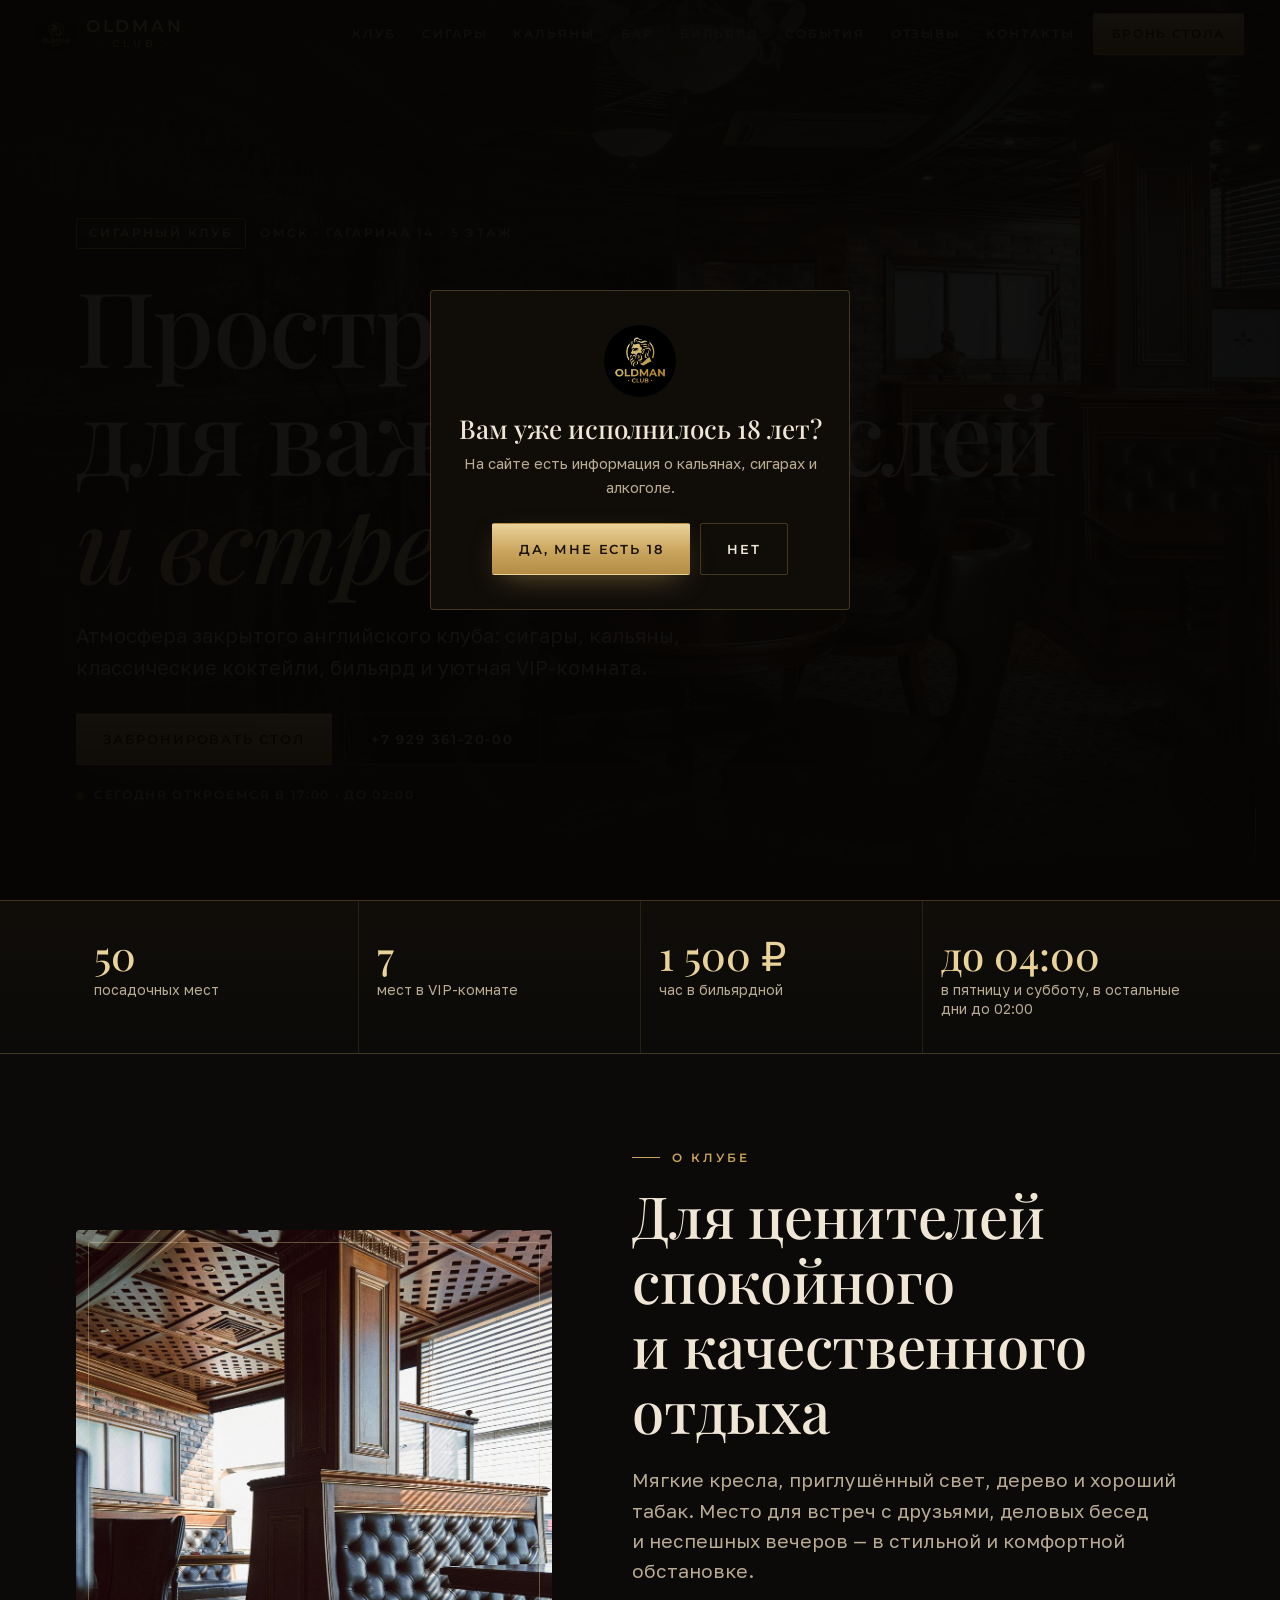
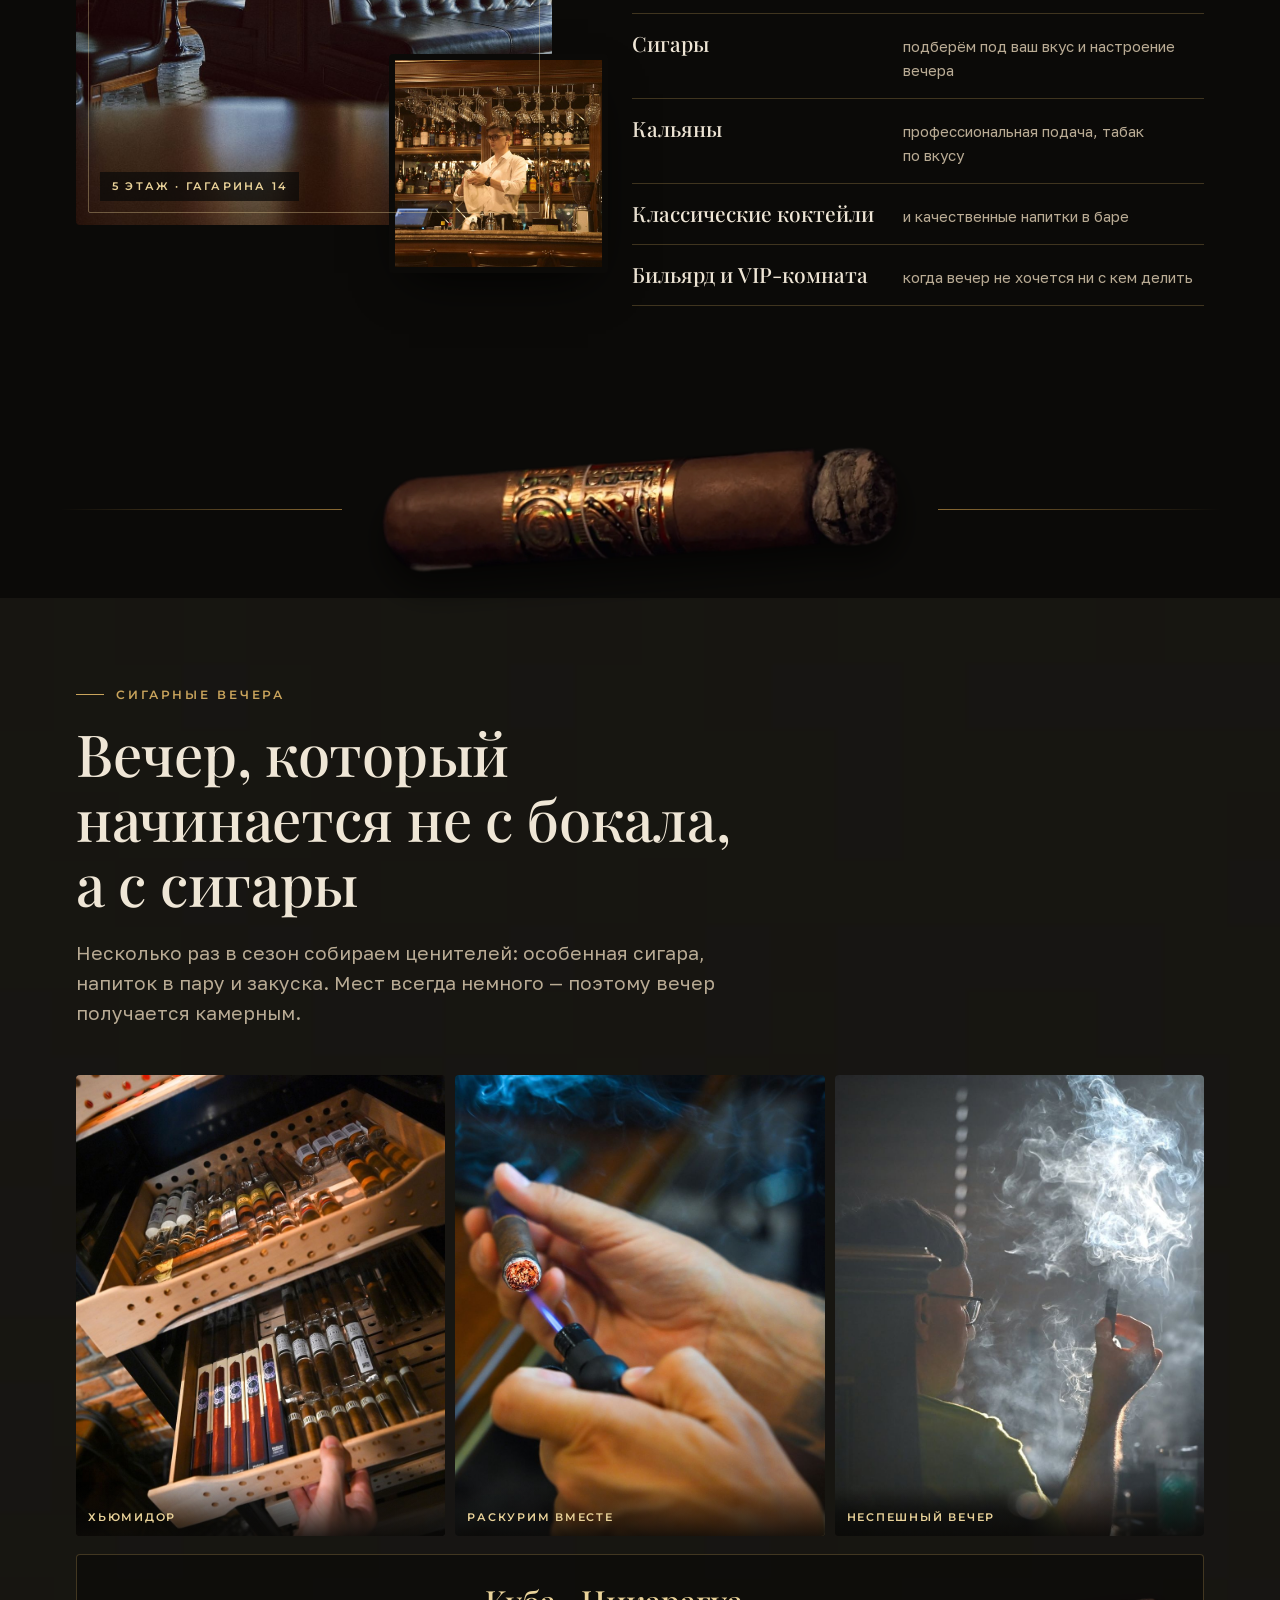
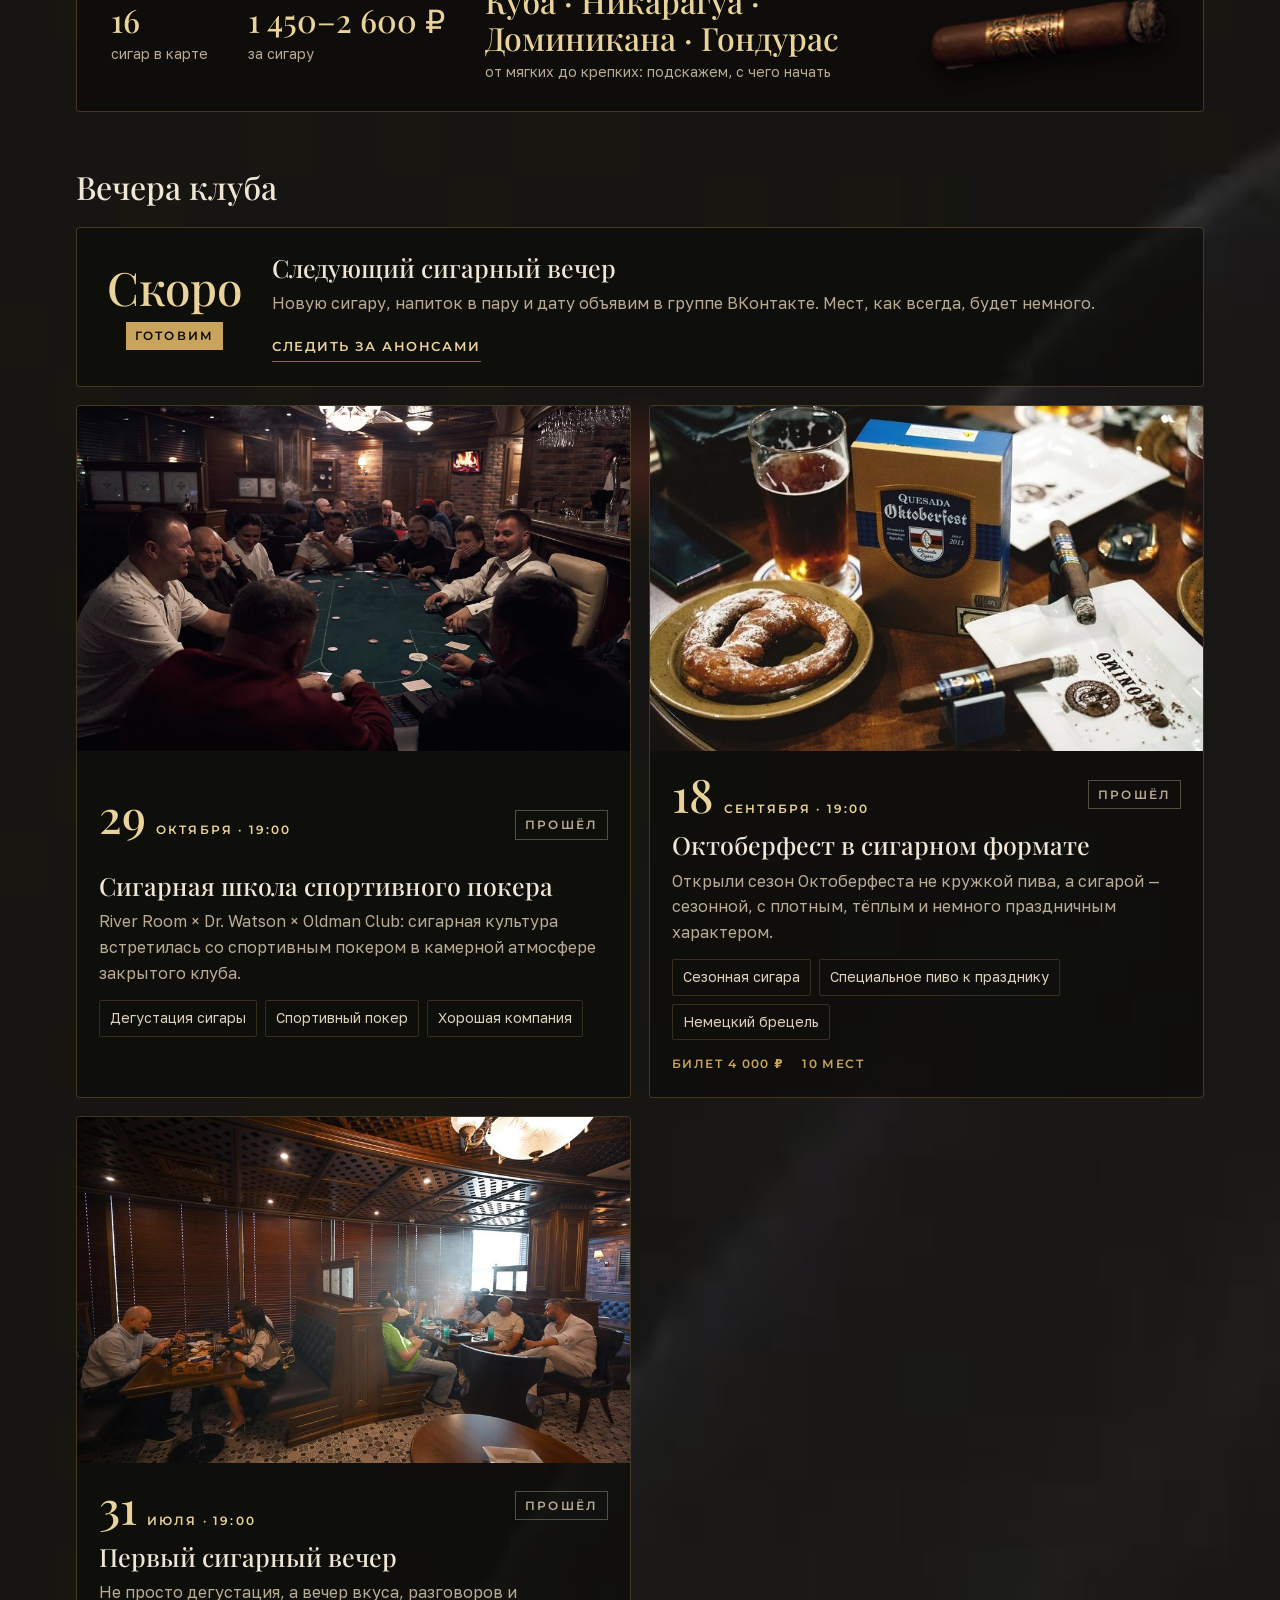
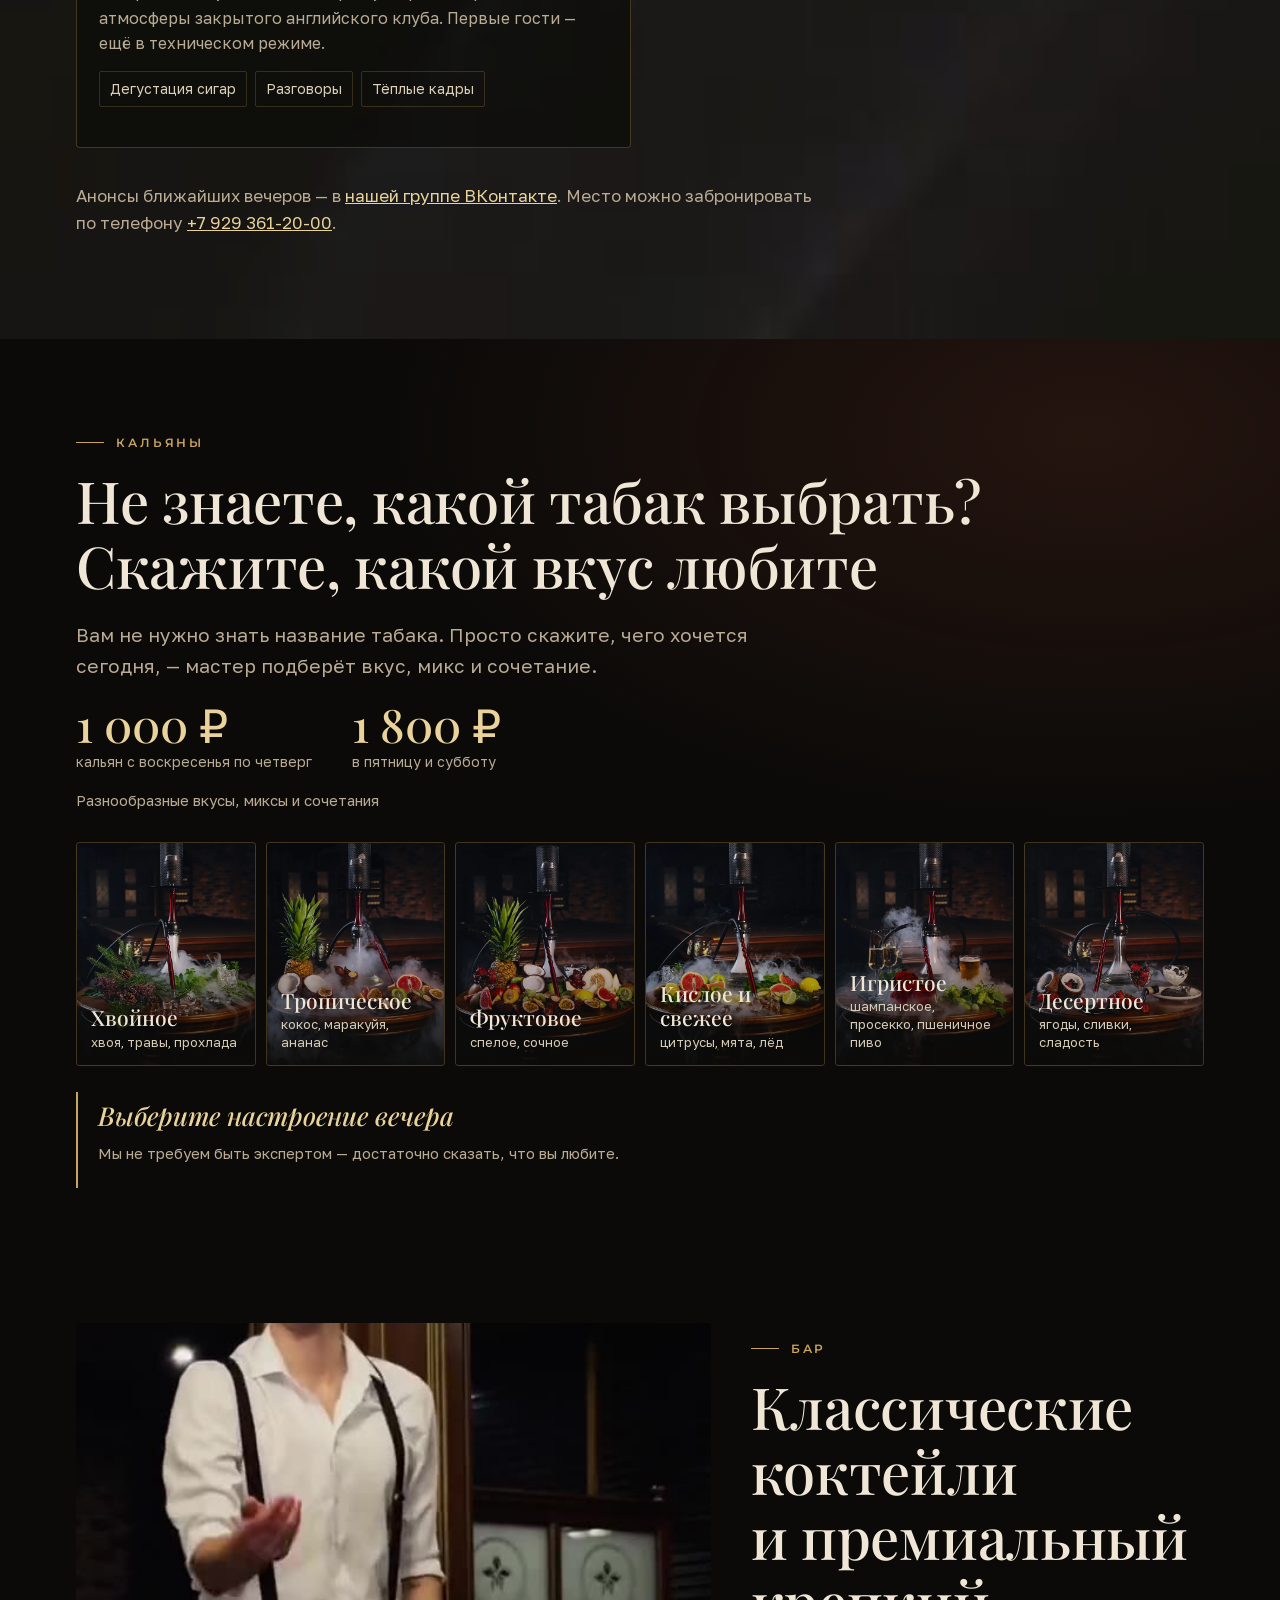
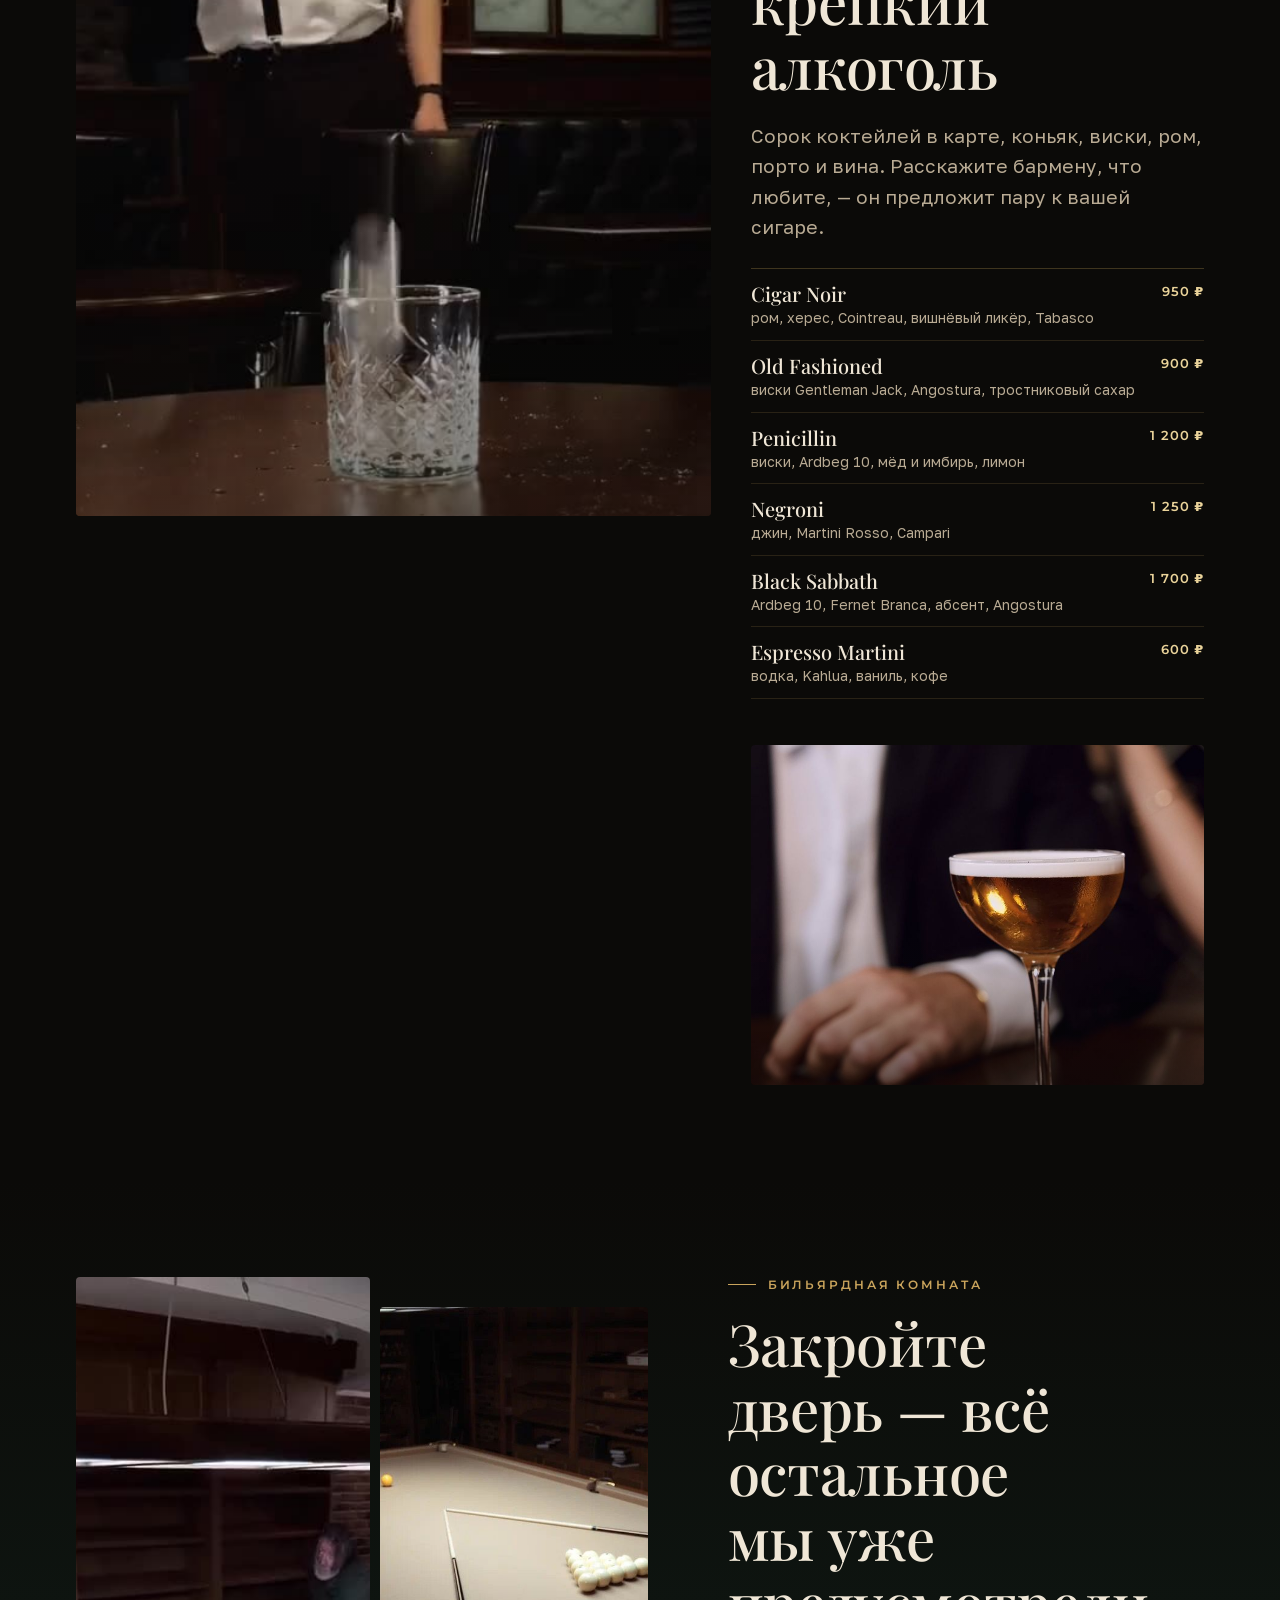
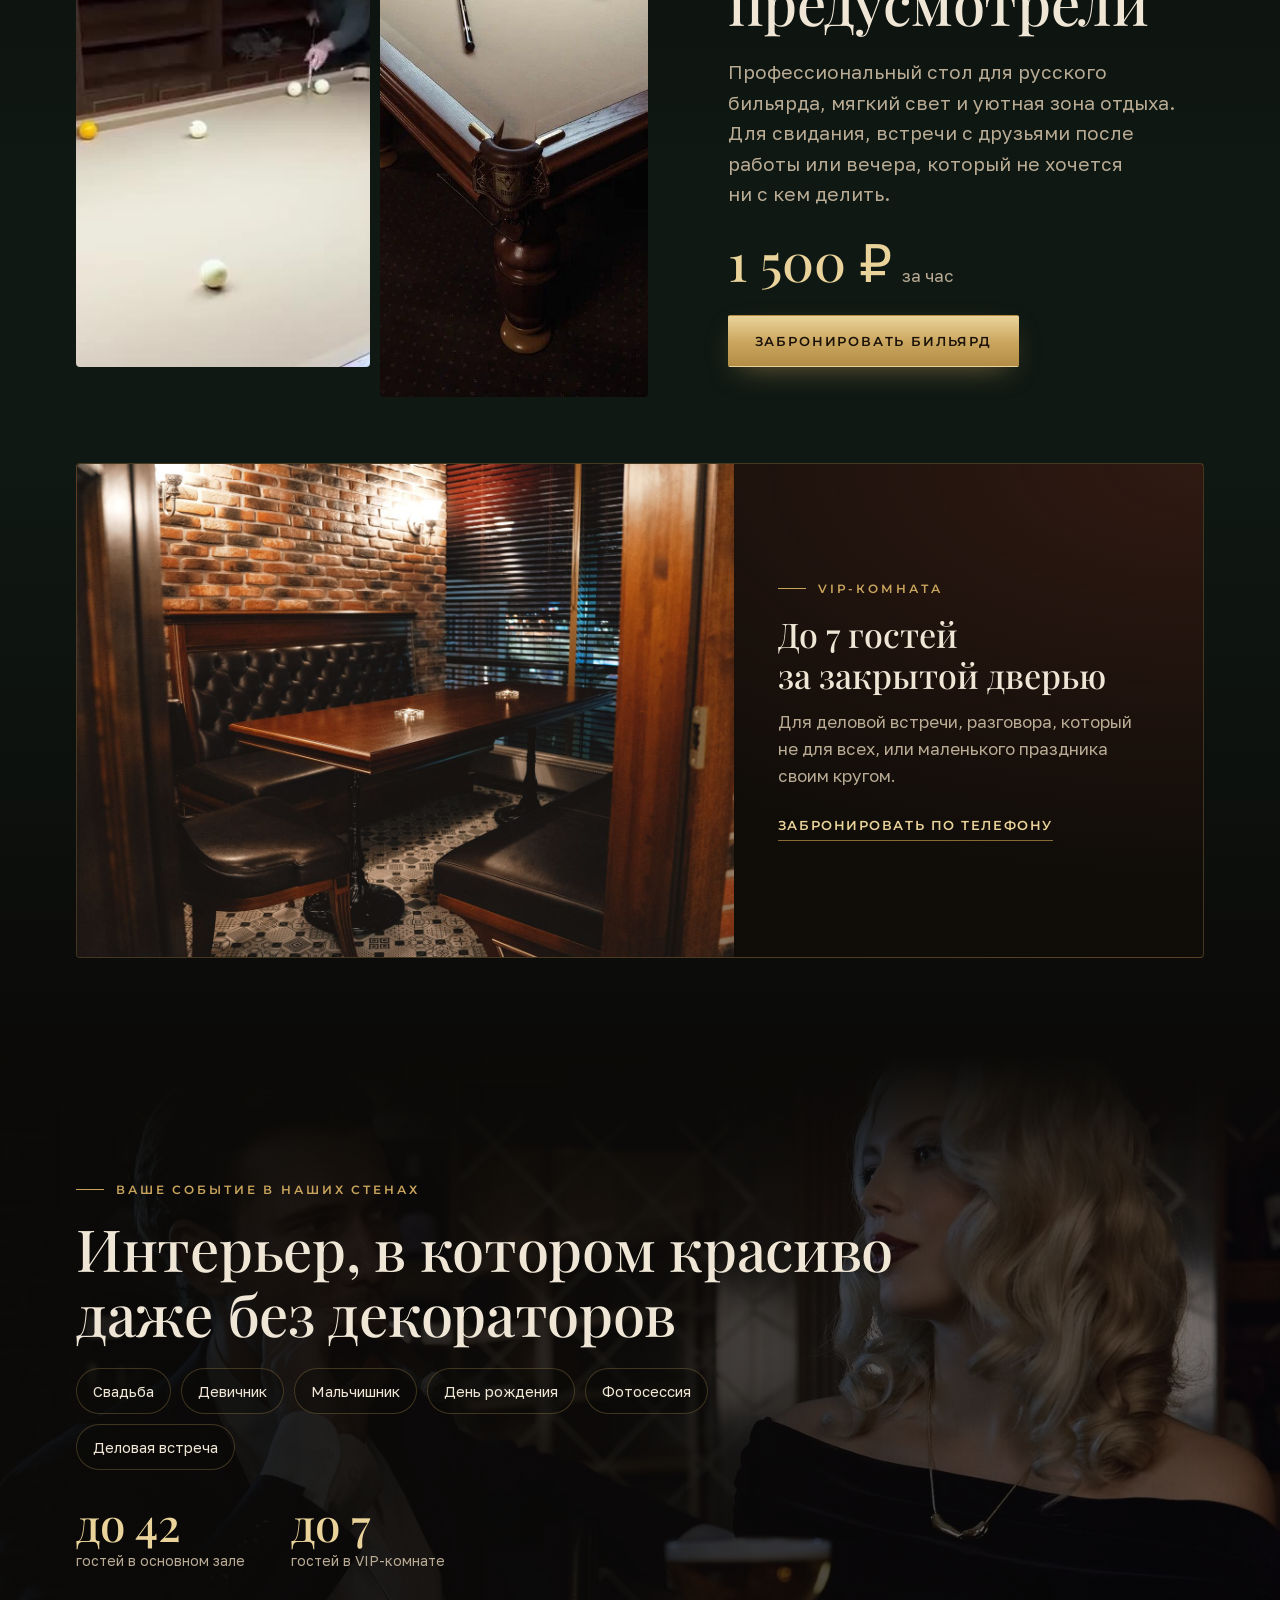
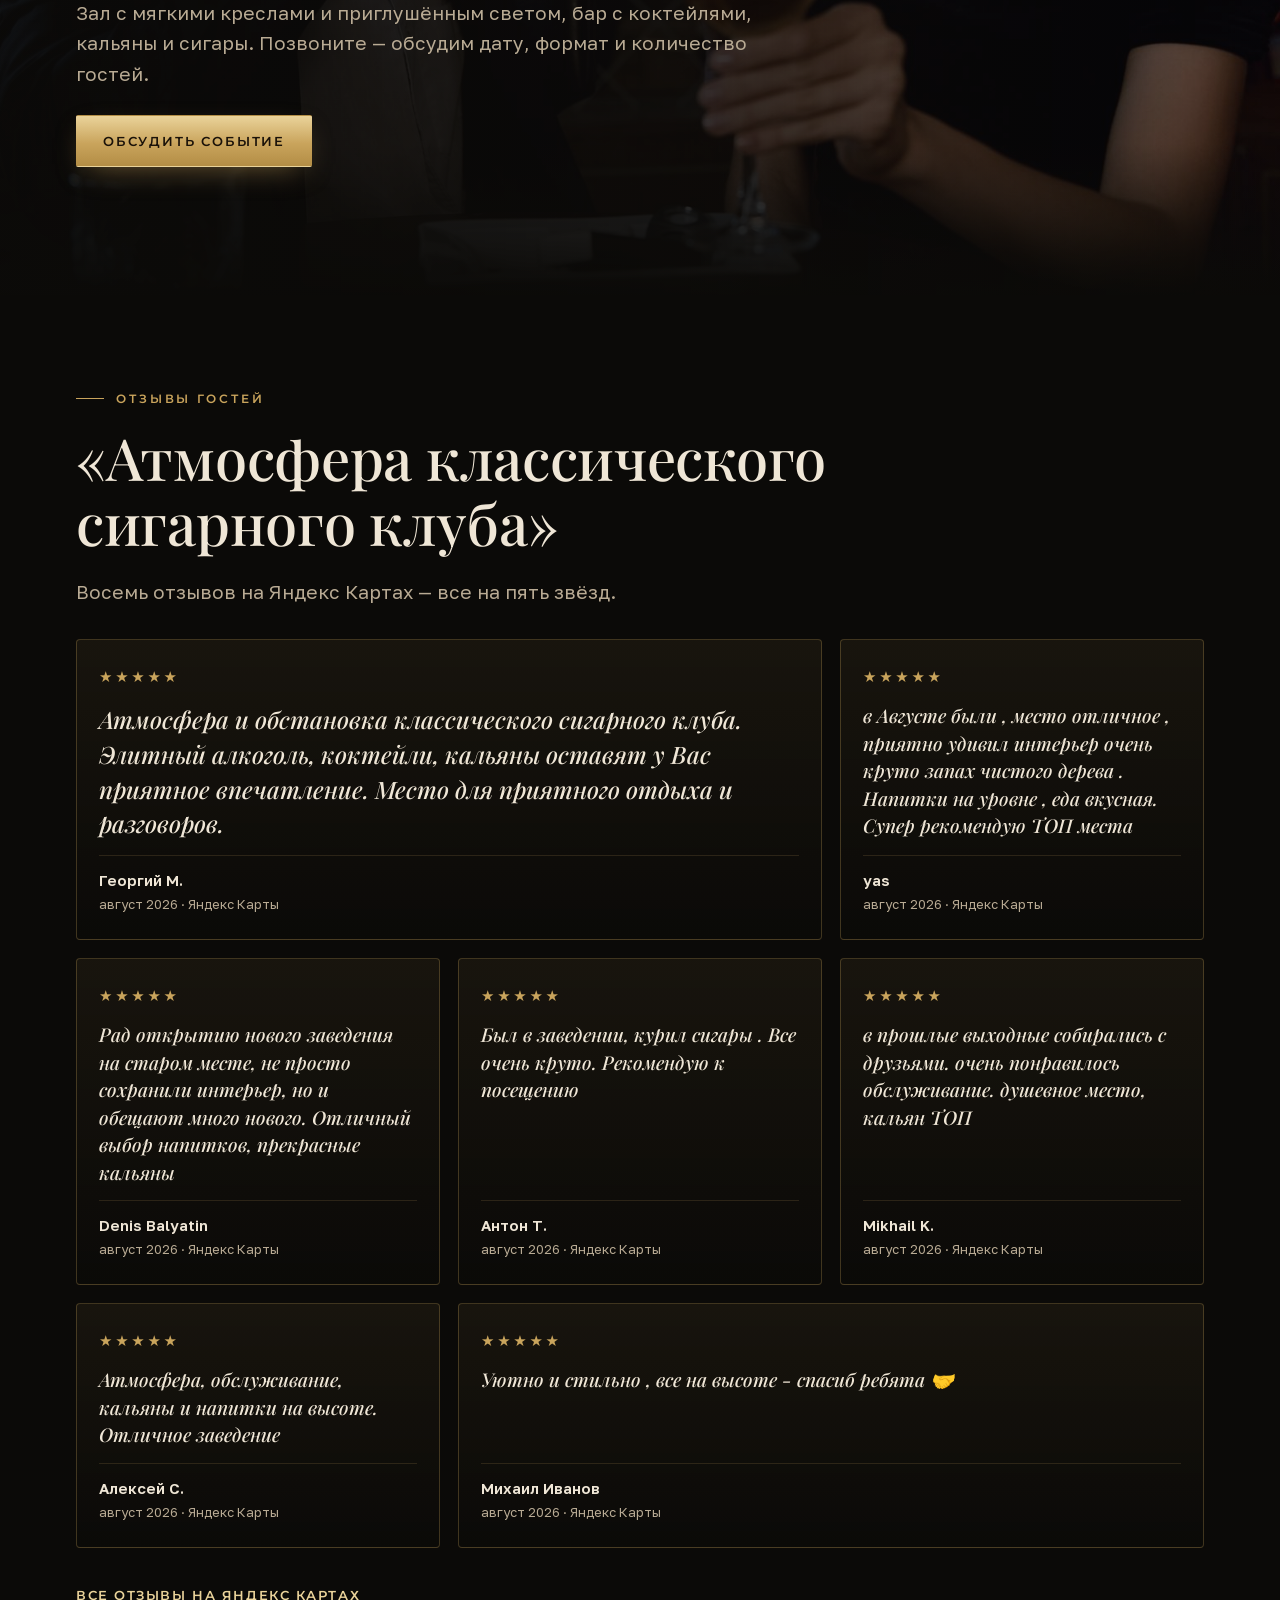
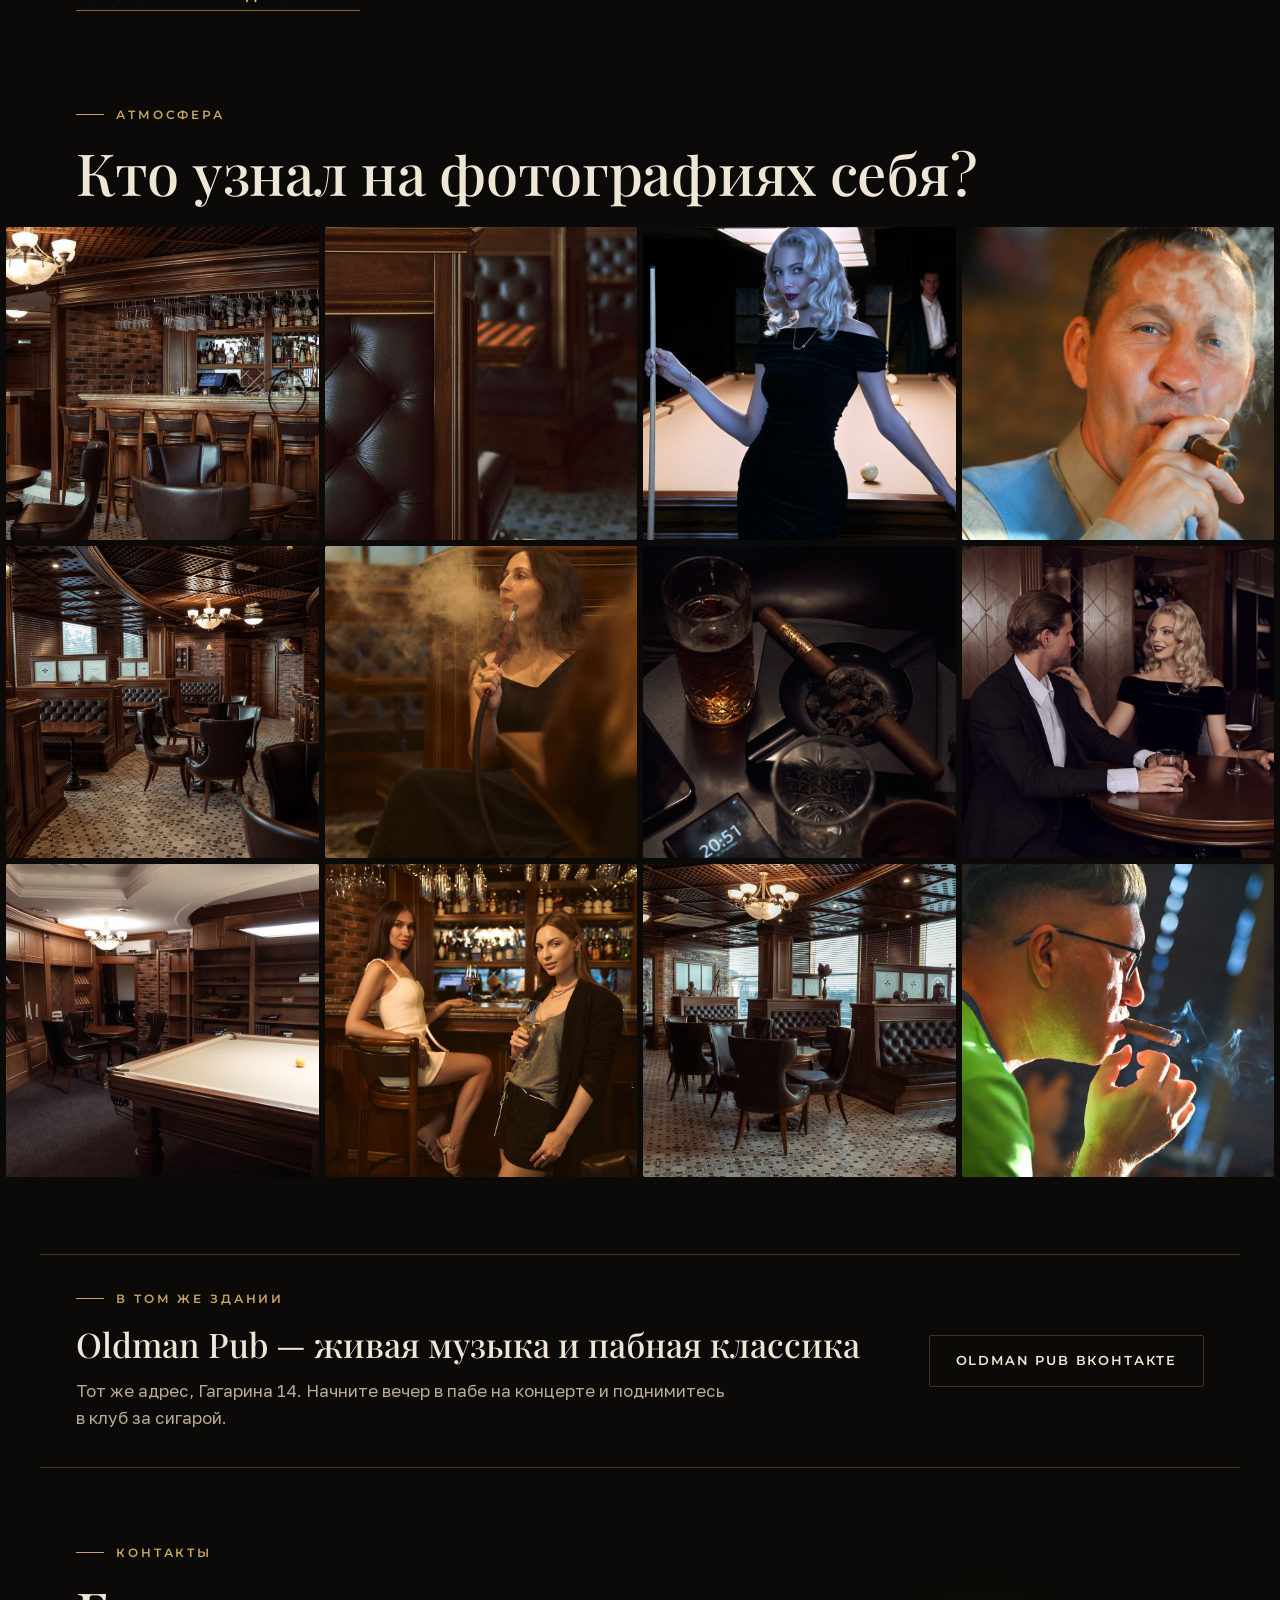
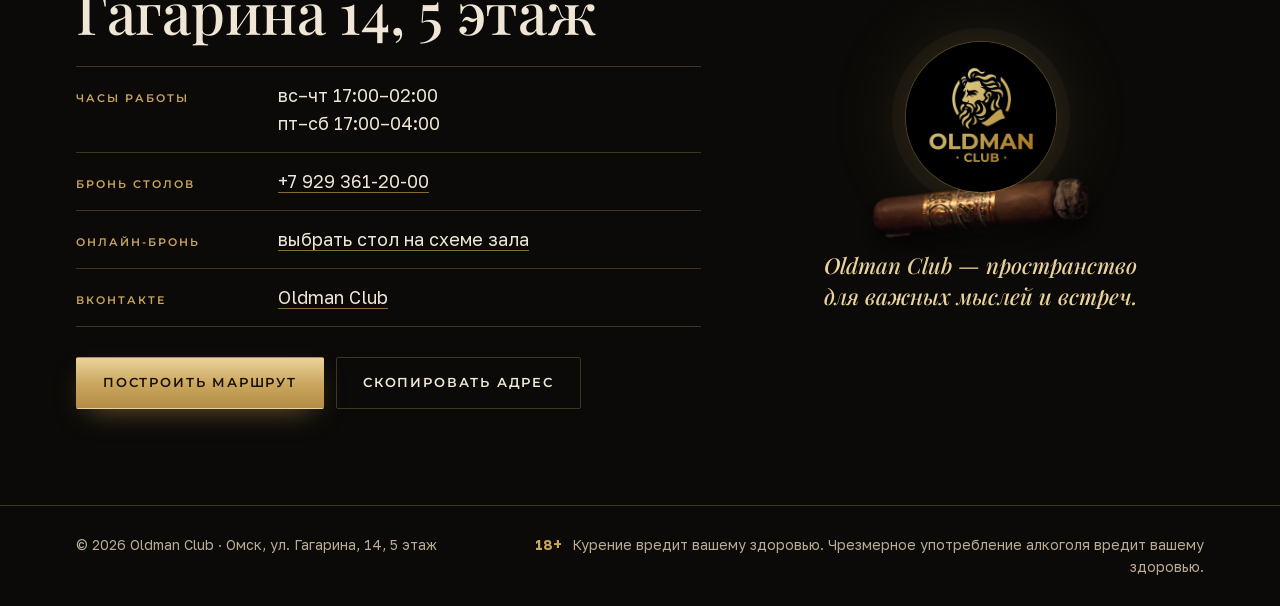
==== commit d1dbc073: "Add files via upload" ====
--- a/index.html
+++ b/index.html
@@ -3,18 +3,20 @@
 <head>
 <meta charset="utf-8">
 <meta name="viewport" content="width=device-width, initial-scale=1, viewport-fit=cover">
-<title>Oldman Club — лаундж-клуб в Омске, Гагарина 14</title>
-<meta name="description" content="Oldman Club — лаундж-клуб в атмосфере закрытого английского клуба: сигары, кальяны, классические коктейли, бильярд и VIP-комната. Омск, Гагарина 14, 5 этаж. Бронь: +7 929 361-20-00.">
+<title>Oldman Club — сигарный клуб в Омске, Гагарина 14</title>
+<meta name="description" content="Oldman Club — сигарный клуб в Омске: атмосфера закрытого английского клуба, сигары, кальяны, классические коктейли, бильярд и VIP-комната. Омск, Гагарина 14, 5 этаж. Бронь: +7 929 361-20-00.">
 <meta name="theme-color" content="#0b0a08">
 <meta property="og:type" content="website">
-<meta property="og:title" content="Oldman Club — лаундж-клуб в Омске">
+<meta property="og:title" content="Oldman Club — сигарный клуб в Омске">
 <meta property="og:description" content="Пространство для важных мыслей и встреч. Сигары, кальяны, коктейли, бильярд, VIP-комната. Гагарина 14, 5 этаж.">
-<meta property="og:image" content="img/og.jpg">
+<meta property="og:image" content="https://oldmanclub.ru/img/og.jpg">
+<meta property="og:url" content="https://oldmanclub.ru/">
+<link rel="canonical" href="https://oldmanclub.ru/">
 <link rel="icon" href="img/logo-mark.png">
 <link rel="preload" href="fonts/playfair-display-cyrillic-500-normal.woff2" as="font" type="font/woff2" crossorigin>
-<link rel="stylesheet" href="css/style.css?v=7">
+<link rel="stylesheet" href="css/style.css?v=10">
 <script type="application/ld+json">
-{"@context":"https://schema.org","@type":"BarOrPub","name":"Oldman Club","description":"Лаундж-клуб в атмосфере закрытого английского клуба","telephone":"+7 929 361-20-00","address":{"@type":"PostalAddress","streetAddress":"ул. Гагарина, 14, 5 этаж","addressLocality":"Омск","addressCountry":"RU"},"openingHours":"Mo-Su 17:00-02:00","sameAs":["https://vk.com/club239764791"]}
+{"@context":"https://schema.org","@type":"BarOrPub","name":"Oldman Club","description":"Сигарный клуб: атмосфера закрытого английского клуба, сигары, кальяны, коктейли, бильярд","telephone":"+7 929 361-20-00","address":{"@type":"PostalAddress","streetAddress":"ул. Гагарина, 14, 5 этаж","addressLocality":"Омск","addressCountry":"RU"},"openingHours":["Su-Th 17:00-02:00","Fr-Sa 17:00-04:00"],"url":"https://oldmanclub.ru/","sameAs":["https://vk.com/club239764791"]}
 </script>
 </head>
 <body>
@@ -43,6 +45,7 @@
     <a href="#bar">Бар</a>
     <a href="#billiards">Бильярд</a>
     <a href="#events">События</a>
+    <a href="#reviews">Отзывы</a>
     <a href="#contacts">Контакты</a>
   </nav>
   <a class="btn btn--gold btn--sm top__book" href="https://oldman.restoplace.ws/?source=site&amp;floor=47790" target="_blank" rel="noopener">Бронь стола</a>
@@ -56,17 +59,17 @@
     <source media="(max-width:767px)" srcset="img/hero-m.jpg">
     <img src="img/hero.jpg" alt="Зал Oldman Club: ореховые панели, кожаные кресла, люстра над баром" fetchpriority="high">
   </picture>
-  <video class="hero__smoke" autoplay muted loop playsinline preload="auto" aria-hidden="true"><source src="video/smoke.mp4" type="video/mp4"></video>
+  <video class="hero__promo" autoplay muted loop playsinline preload="auto" aria-hidden="true"><source src="video/promo.mp4" type="video/mp4"></video>
   <div class="hero__shade"></div>
   <div class="hero__in wrap">
-    <p class="eyebrow"><span class="band">Лаундж-клуб</span> Омск · Гагарина 14 · 5 этаж</p>
+    <p class="eyebrow"><span class="band">Сигарный клуб</span> Омск · Гагарина 14 · 5 этаж</p>
     <h1 class="hero__h"><span>Пространство</span> <span>для важных мыслей</span> <span><em>и встреч</em></span></h1>
     <p class="hero__p">Атмосфера закрытого английского клуба: сигары, кальяны, классические коктейли, бильярд и уютная VIP-комната.</p>
     <div class="hero__cta">
       <a class="btn btn--gold" href="https://oldman.restoplace.ws/?source=site&amp;floor=47790" target="_blank" rel="noopener">Забронировать стол</a>
       <a class="btn btn--ghost" href="tel:+79293612000">+7 929 361-20-00</a>
     </div>
-    <p class="status" id="status"><i></i><span>Сегодня с 17:00 до 02:00</span></p>
+    <p class="status" id="status"><i></i><span>Каждый вечер с 17:00</span></p>
   </div>
   <a class="hero__down" href="#club" aria-label="Листать дальше"></a>
 </section>
@@ -76,7 +79,7 @@
     <div><b>50</b><span>посадочных мест</span></div>
     <div><b>7</b><span>мест в VIP-комнате</span></div>
     <div><b>1 500 ₽</b><span>час в бильярдной</span></div>
-    <div><b>17:00–02:00</b><span>каждый вечер</span></div>
+    <div><b>до 04:00</b><span>в пятницу и субботу, в остальные дни до 02:00</span></div>
   </div>
 </div>
 
@@ -134,7 +137,7 @@
     <p class="kicker reveal">Кальяны</p>
     <h2 class="h2 reveal">Не&nbsp;знаете, какой табак выбрать? Скажите, какой вкус любите</h2>
     <p class="lead reveal">Вам не&nbsp;нужно знать название табака. Просто скажите, чего хочется сегодня,&nbsp;— мастер подберёт вкус, микс и&nbsp;сочетание.</p>
-    <div class="price reveal"><b>1 800 ₽</b><span>кальян · разнообразные вкусы, миксы и&nbsp;сочетания</span></div>
+    <div class="hprice reveal"><div><b>1 000 ₽</b><span>кальян с&nbsp;воскресенья по&nbsp;четверг</span></div><div><b>1 800 ₽</b><span>в&nbsp;пятницу и&nbsp;субботу</span></div><p>Разнообразные вкусы, миксы и&nbsp;сочетания</p></div>
     <div class="moods" id="moods" role="tablist" aria-label="Настроение"></div>
     <div class="mood-out" id="moodOut" aria-live="polite"></div>
   </div>
@@ -173,10 +176,13 @@
   </div>
   <div class="wrap vip">
     <div class="vip__card reveal">
+      <img class="vip__img" src="img/vip.jpg" alt="VIP-комната Oldman Club: кожаные диваны, кирпичная стена, вид на ночной город" loading="lazy">
+      <div class="vip__txt">
       <p class="kicker">VIP-комната</p>
       <h3 class="h3">До&nbsp;7 гостей за&nbsp;закрытой дверью</h3>
       <p>Для деловой встречи, разговора, который не&nbsp;для всех, или маленького праздника своим кругом.</p>
       <a class="link" href="tel:+79293612000">Забронировать по телефону</a>
+      </div>
     </div>
   </div>
 </section>
@@ -194,9 +200,19 @@
       <div class="cap__i reveal"><b>до 42</b><span>гостей в основном зале</span></div>
       <div class="cap__i reveal"><b>до 7</b><span>гостей в VIP-комнате</span></div>
     </div>
-    <p class="lead reveal">Лаундж с&nbsp;мягкими креслами и&nbsp;приглушённым светом, бар с&nbsp;коктейлями, кальяны и&nbsp;сигары. Позвоните&nbsp;— обсудим дату, формат и&nbsp;количество гостей.</p>
+    <p class="lead reveal">Зал с&nbsp;мягкими креслами и&nbsp;приглушённым светом, бар с&nbsp;коктейлями, кальяны и&nbsp;сигары. Позвоните&nbsp;— обсудим дату, формат и&nbsp;количество гостей.</p>
     <a class="btn btn--gold reveal" href="tel:+79293612000">Обсудить событие</a>
   </div>
+</section>
+
+<section class="reviews" id="reviews">
+  <div class="wrap">
+    <p class="kicker reveal">Отзывы гостей</p>
+    <h2 class="h2 reveal">«Атмосфера классического сигарного клуба»</h2>
+    <p class="lead reveal">Восемь отзывов на&nbsp;Яндекс Картах&nbsp;— все на&nbsp;пять звёзд.</p>
+  </div>
+  <div class="rv" id="rv"></div>
+  <div class="wrap"><a class="link reveal" href="https://yandex.ru/maps/org/64488514058/reviews/" target="_blank" rel="noopener">Все отзывы на Яндекс Картах</a></div>
 </section>
 
 <section class="gallery" id="gallery" hidden>
@@ -224,7 +240,7 @@
       <p class="kicker reveal">Контакты</p>
       <h2 class="h2 reveal">Гагарина 14, 5&nbsp;этаж</h2>
       <dl class="cl reveal">
-        <div><dt>Часы работы</dt><dd>каждый день, 17:00–02:00</dd></div>
+        <div><dt>Часы работы</dt><dd>вс–чт 17:00–02:00<br>пт–сб 17:00–04:00</dd></div>
         <div><dt>Бронь столов</dt><dd><a href="tel:+79293612000">+7 929 361-20-00</a></dd></div>
         <div><dt>Онлайн-бронь</dt><dd><a href="https://oldman.restoplace.ws/?source=site&amp;floor=47790" target="_blank" rel="noopener">выбрать стол на схеме зала</a></dd></div>
         <div><dt>ВКонтакте</dt><dd><a href="https://vk.com/club239764791" target="_blank" rel="noopener">Oldman Club</a></dd></div>
@@ -255,6 +271,6 @@
   <svg viewBox="0 0 24 24" width="22" height="22" aria-hidden="true"><path fill="currentColor" d="M6.6 10.8a15.1 15.1 0 0 0 6.6 6.6l2.2-2.2c.3-.3.7-.4 1-.2 1.1.4 2.3.6 3.6.6.6 0 1 .4 1 1V20c0 .6-.4 1-1 1A17 17 0 0 1 3 4c0-.6.4-1 1-1h3.5c.6 0 1 .4 1 1 0 1.3.2 2.5.6 3.6.1.3 0 .7-.2 1l-2.3 2.2z"/></svg>
 </a>
 
-<script src="js/main.js?v=6"></script>
+<script src="js/main.js?v=10"></script>
 </body>
 </html>
--- a/css/style.css
+++ b/css/style.css
@@ -346,3 +346,27 @@
 .seal .seal__cigar{width:220px;height:auto;border-radius:0;box-shadow:none}
 .cigcard>div:nth-child(3){grid-column:1/-1}
 @media (min-width:900px){.cigcard>div:nth-child(3){grid-column:auto}}
+.hprice{display:flex;flex-wrap:wrap;align-items:flex-end;gap:14px 40px;margin:-6px 0 30px}
+.hprice>div{display:flex;flex-direction:column;gap:4px}
+.hprice b{font:500 46px/1 var(--serif);color:var(--gold-hi)}
+.hprice span{font-size:14px;color:var(--muted)}
+.hprice p{flex-basis:100%;margin:0;color:var(--muted);font-size:15px}
+.reviews{padding:clamp(64px,7.5vw,104px) 0 0}
+.rv{display:grid;grid-auto-flow:column;grid-auto-columns:minmax(272px,82vw);gap:14px;overflow-x:auto;scroll-snap-type:x mandatory;padding:6px 20px 22px;scrollbar-width:thin;scrollbar-color:var(--gold-lo) transparent;-webkit-overflow-scrolling:touch}
+.rv__c{scroll-snap-align:start;margin:0;border:1px solid var(--line);border-radius:var(--r);padding:24px 22px;background:linear-gradient(180deg,rgba(201,164,92,.07),rgba(11,10,8,.4));display:flex;flex-direction:column;gap:14px;min-width:0}
+.rv__stars{color:var(--gold);letter-spacing:.18em;font-size:15px}
+.rv__c blockquote{margin:0;font:500 italic 19px/1.45 var(--serif);color:var(--text);flex:1}
+.rv__c figcaption{display:flex;flex-direction:column;gap:2px;border-top:1px solid rgba(201,164,92,.16);padding-top:12px}
+.rv__c figcaption b{font-weight:600;font-size:15px}
+.rv__c figcaption span{font-size:13px;color:var(--muted)}
+.reviews .link{margin-top:6px}
+@media (min-width:900px){.rv{grid-auto-flow:row;grid-template-columns:repeat(3,minmax(0,1fr));grid-auto-columns:auto;overflow:visible;max-width:1200px;margin:0 auto;padding:6px 36px 26px;gap:18px}.rv__c:first-child{grid-column:span 2}.rv__c:first-child blockquote{font-size:24px}}
+@media (min-width:900px){.rv__c:last-child{grid-column:span 2}}
+
+/* === v10: рекламный ролик, VIP с фото === */
+.hero__promo{position:absolute;inset:0;width:100%;height:100%;object-fit:cover;z-index:-2;object-position:40% 50%}
+@media (max-width:767px){.hero__promo{object-position:30% 50%}}
+.vip__card{display:grid;gap:0;padding:0;overflow:hidden;max-width:none;margin:0}
+.vip__img{width:100%;aspect-ratio:4/3;object-fit:cover;display:block}
+.vip__txt{padding:clamp(24px,4vw,44px)}
+@media (min-width:900px){.vip__card{grid-template-columns:minmax(0,7fr) minmax(0,5fr);align-items:center}.vip__img{height:100%;min-height:380px;aspect-ratio:auto}}
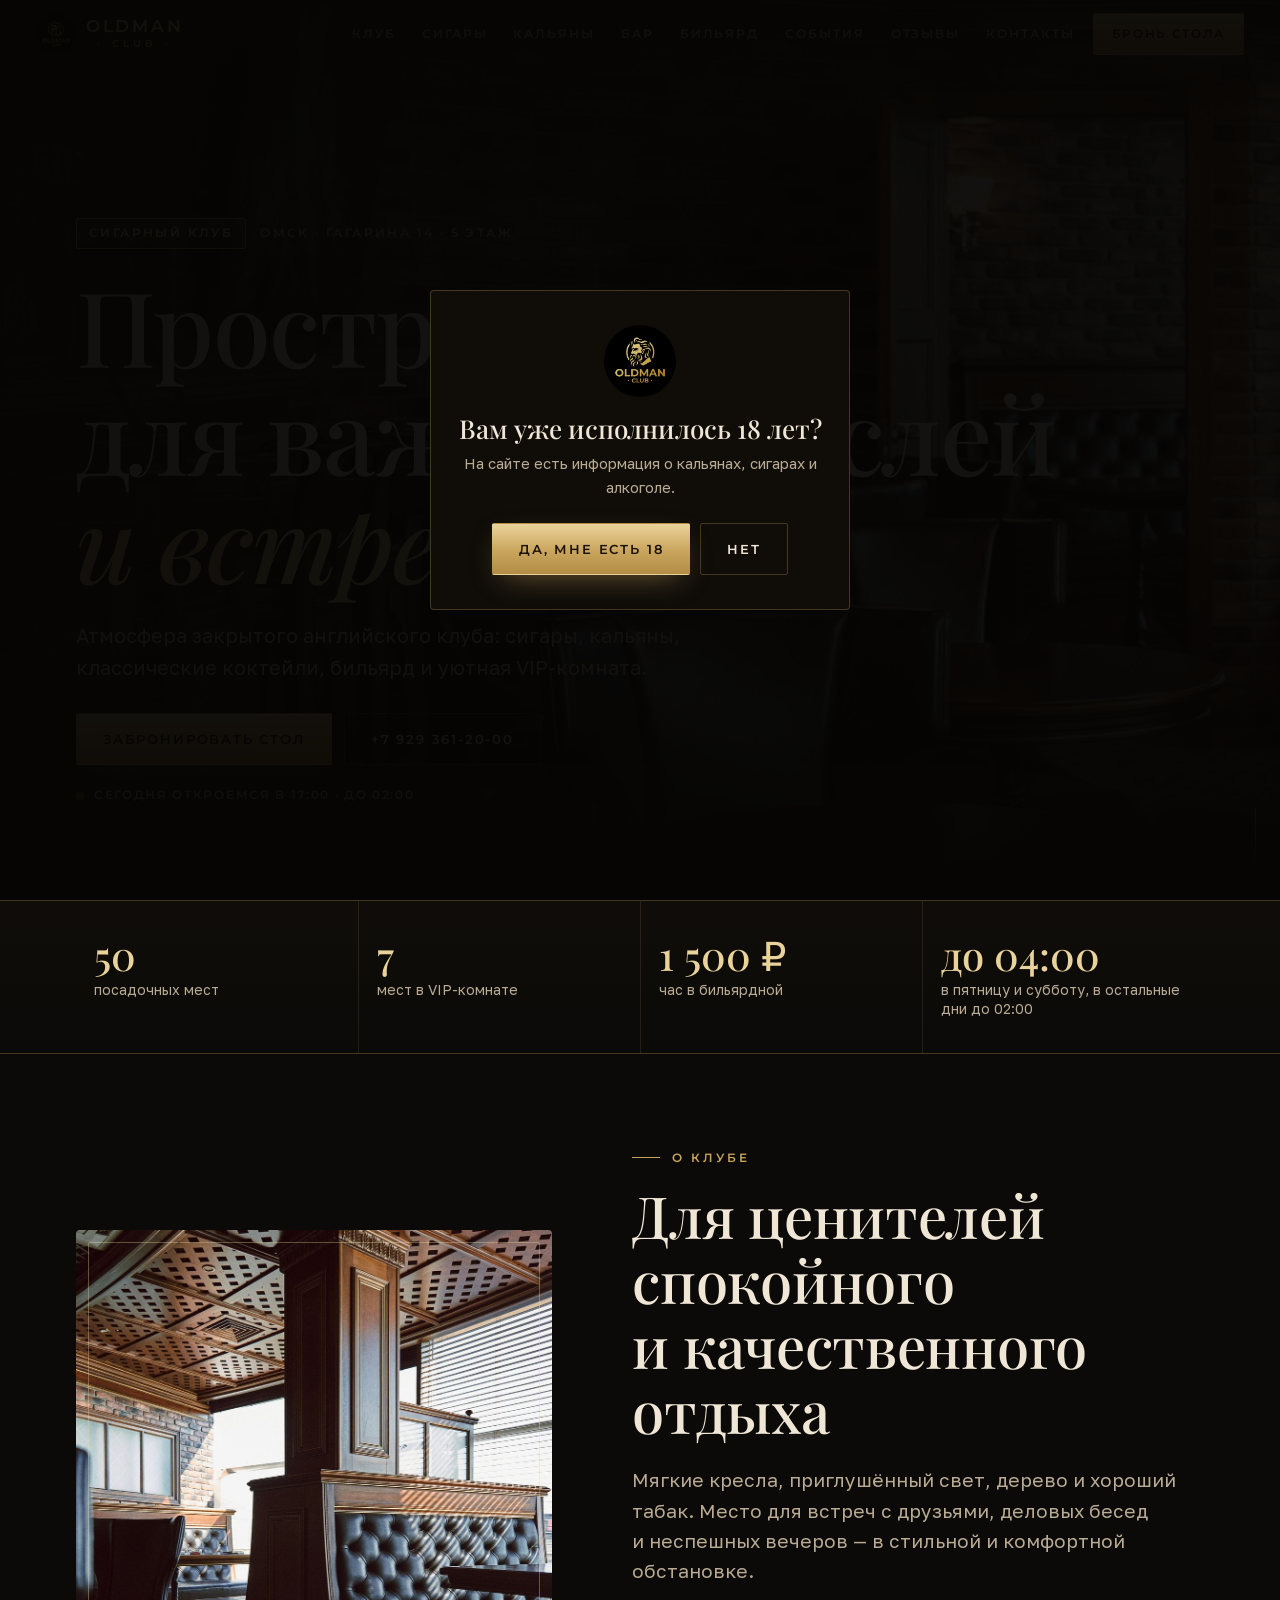
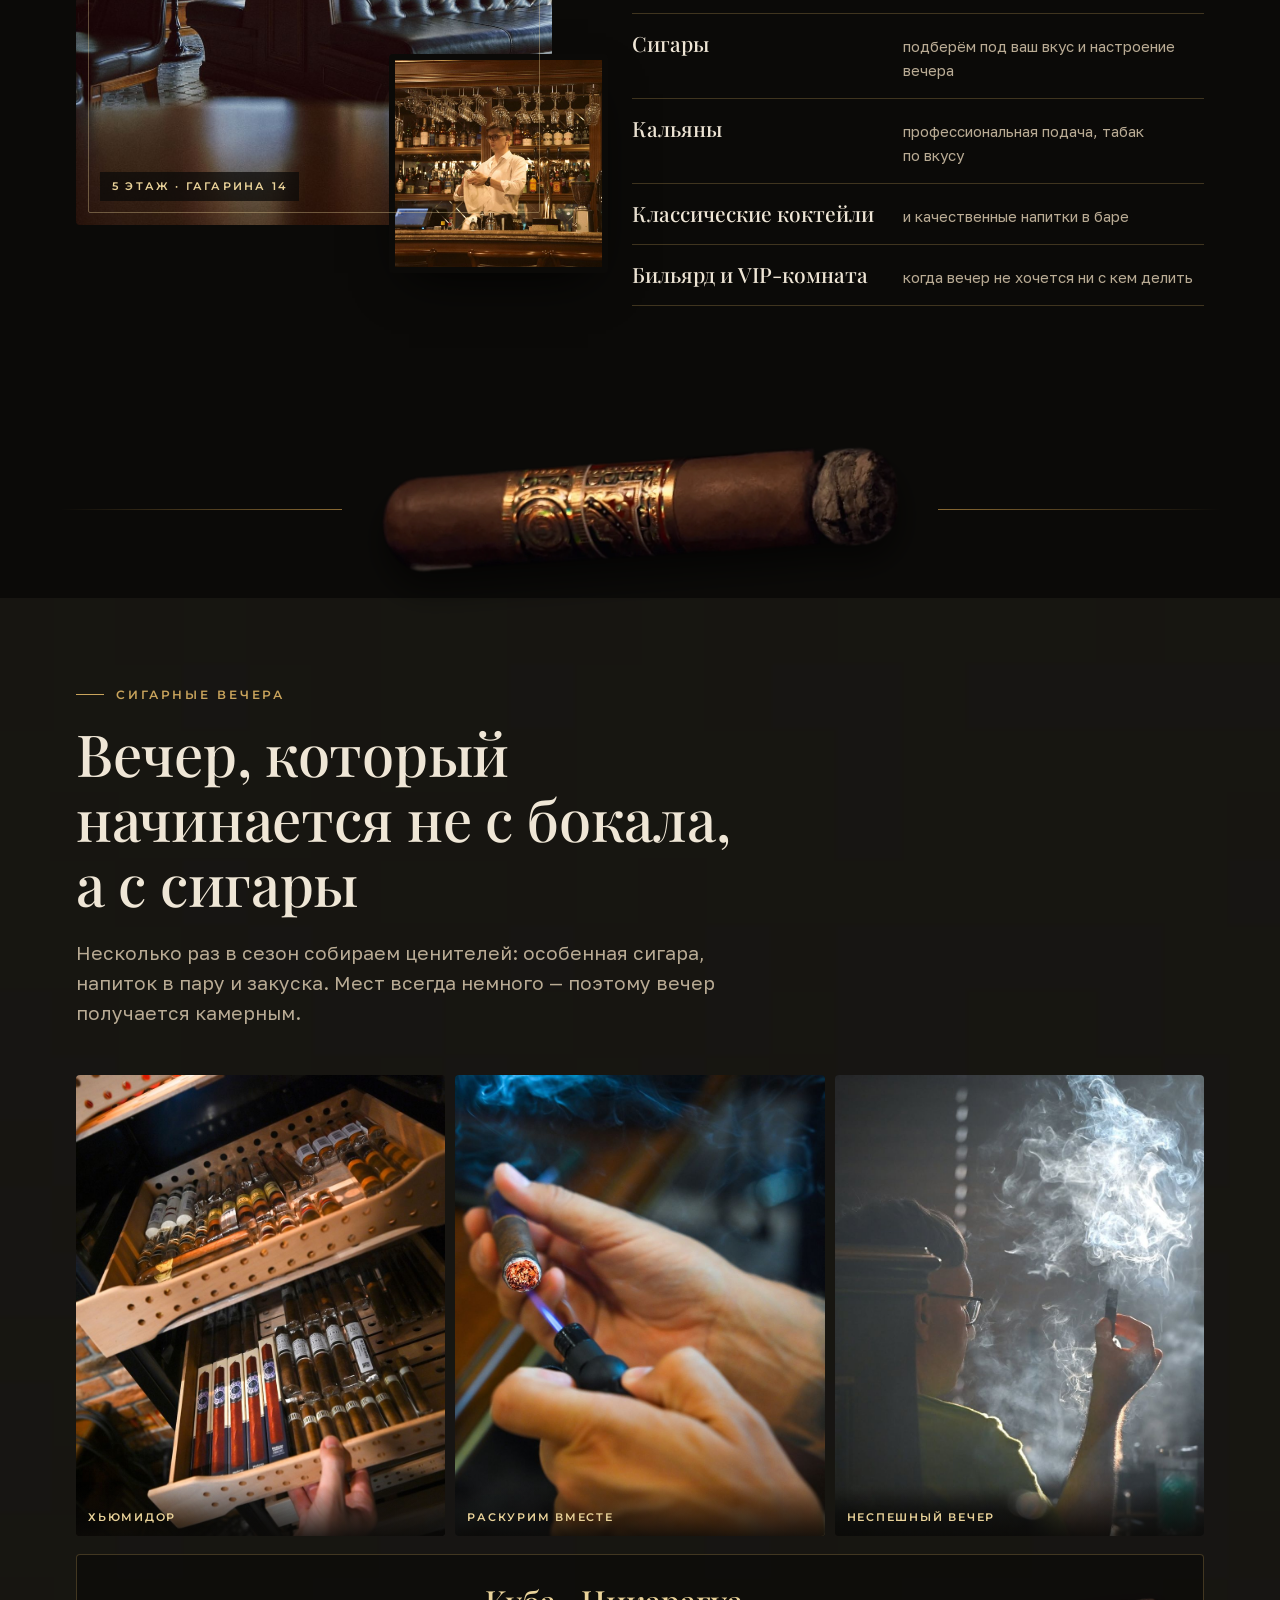
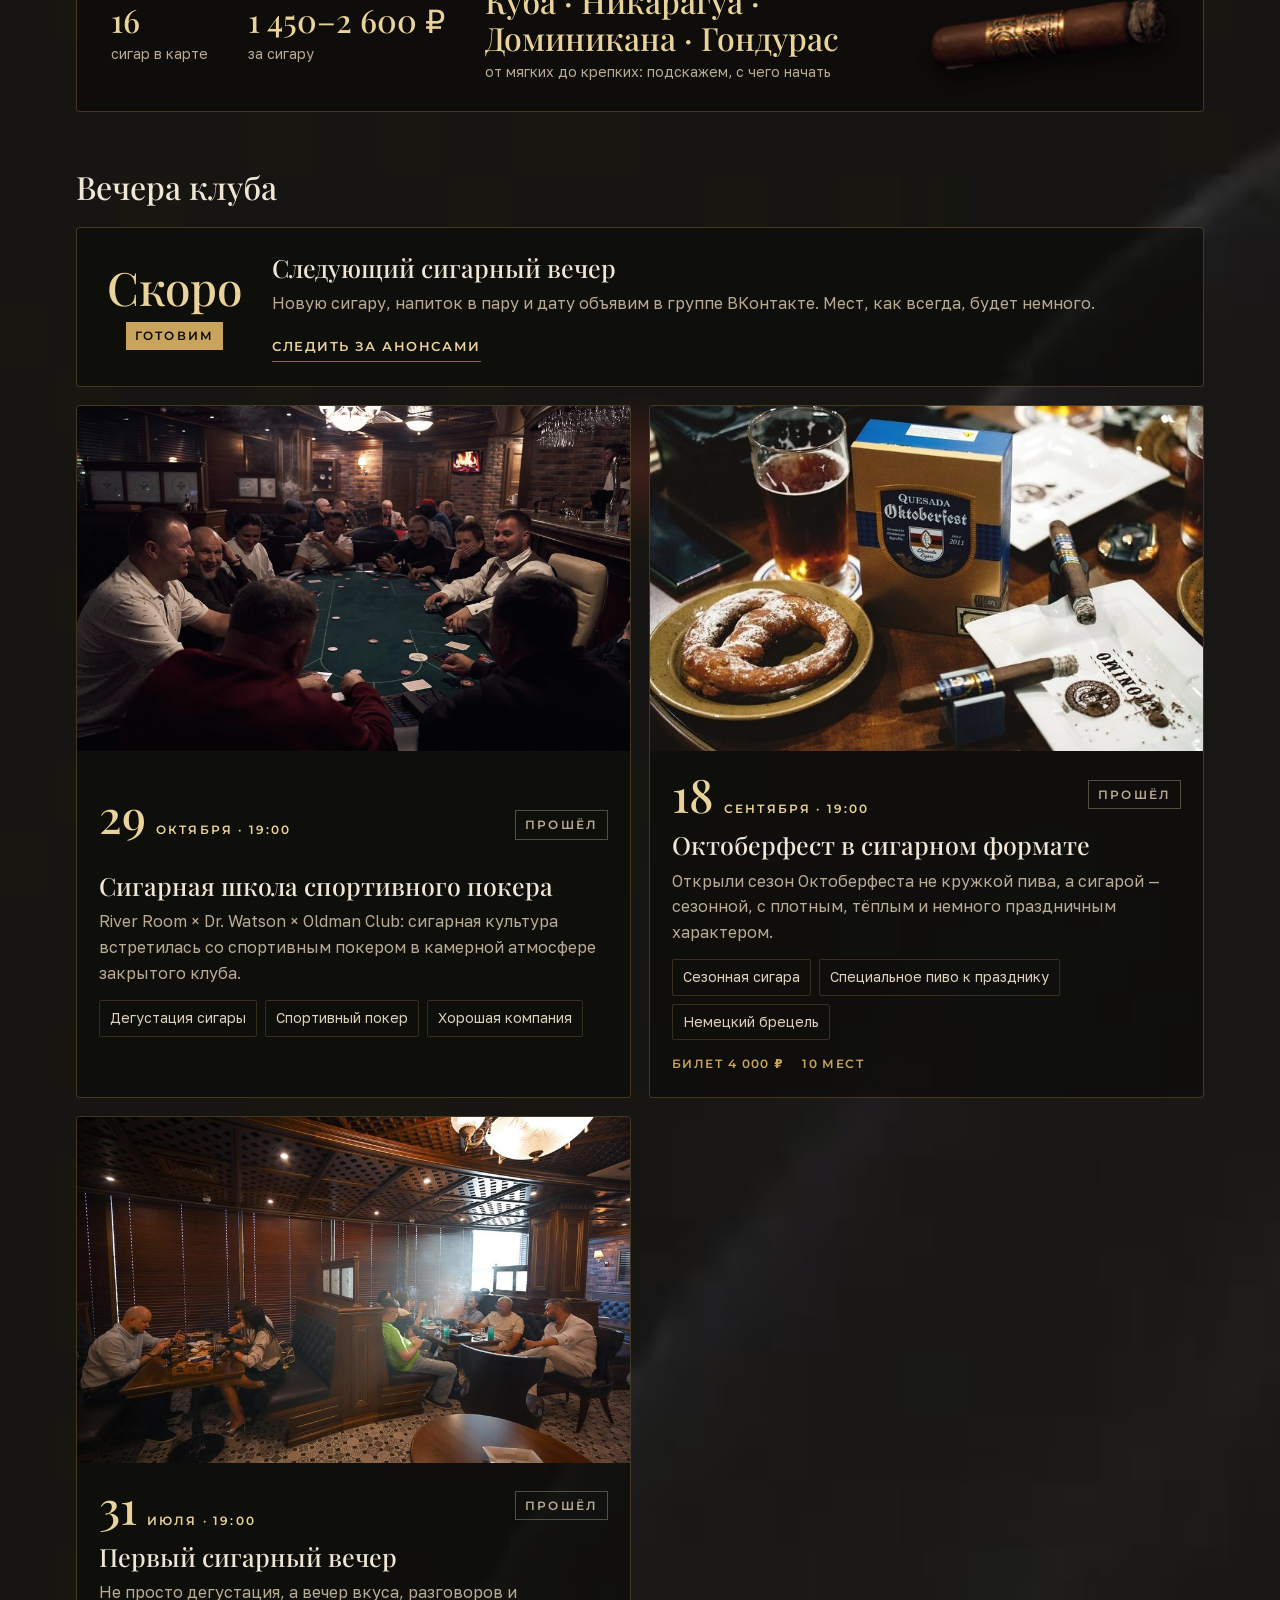
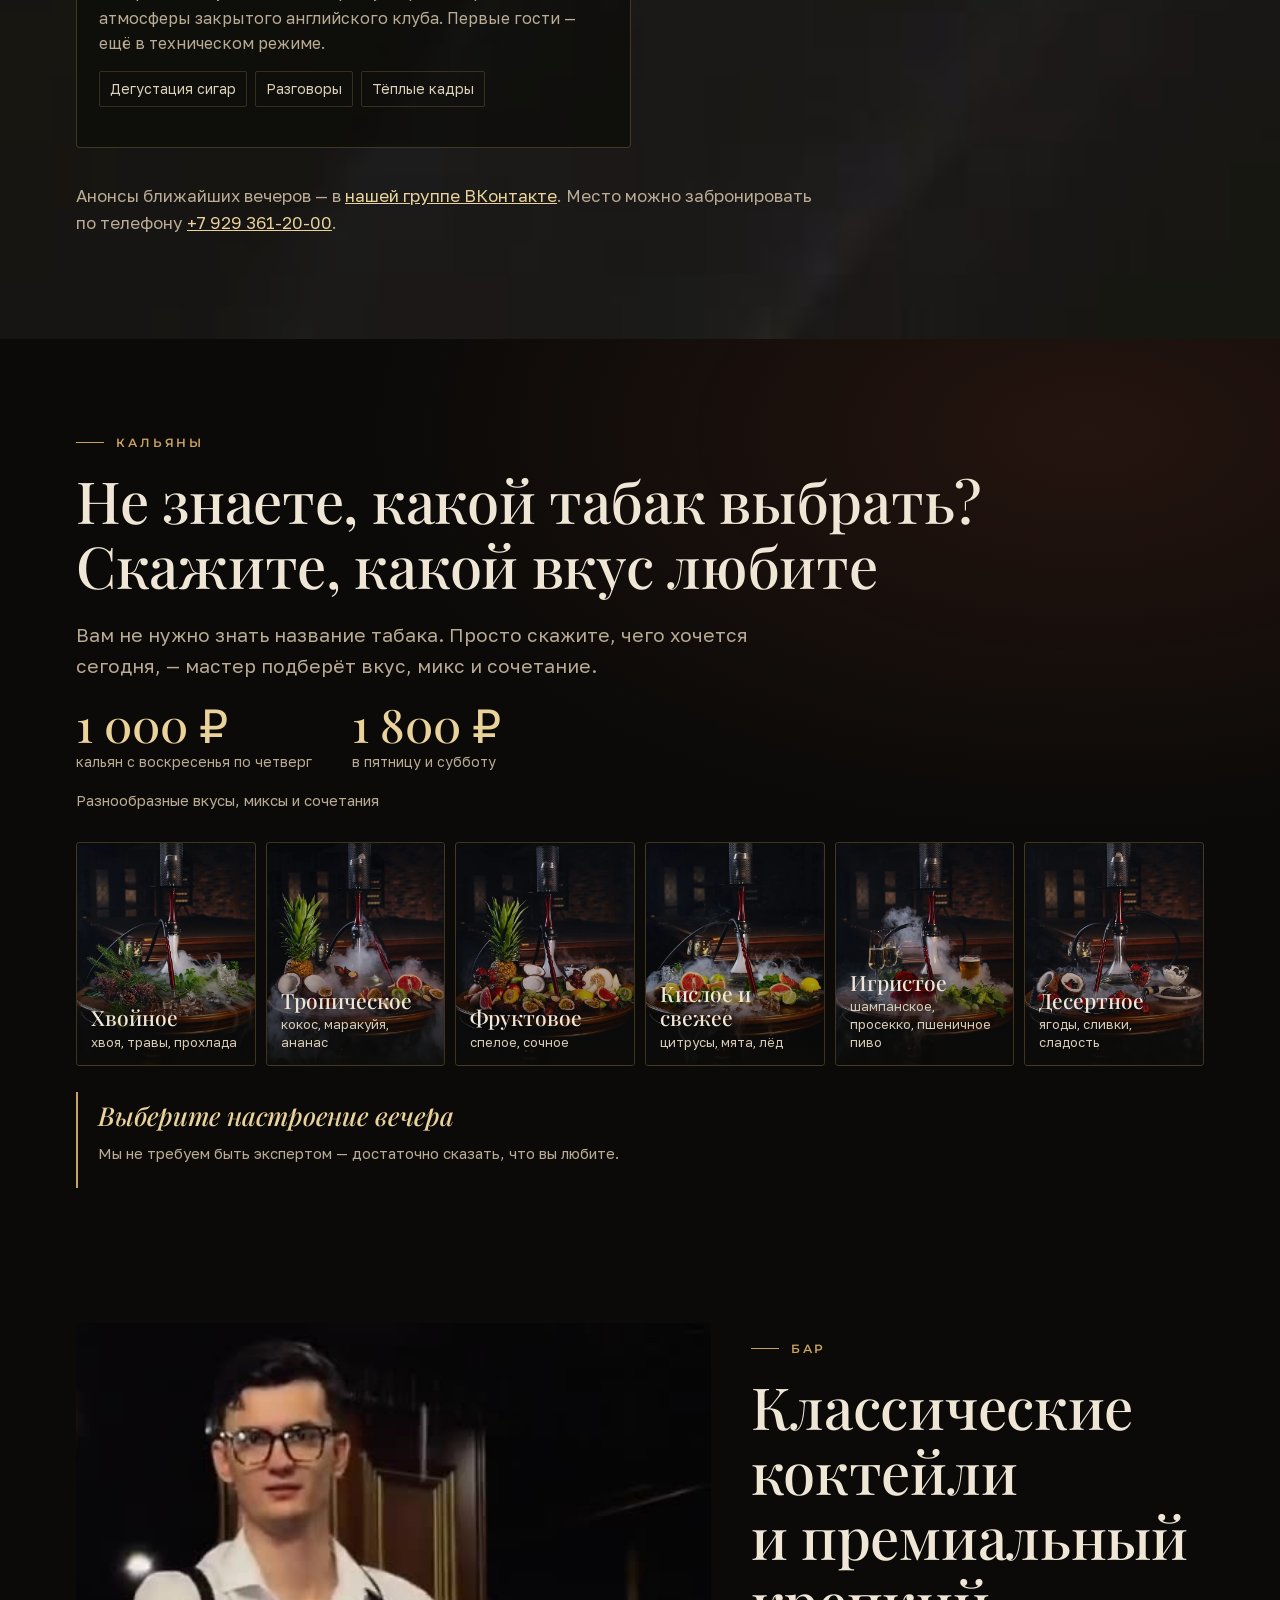
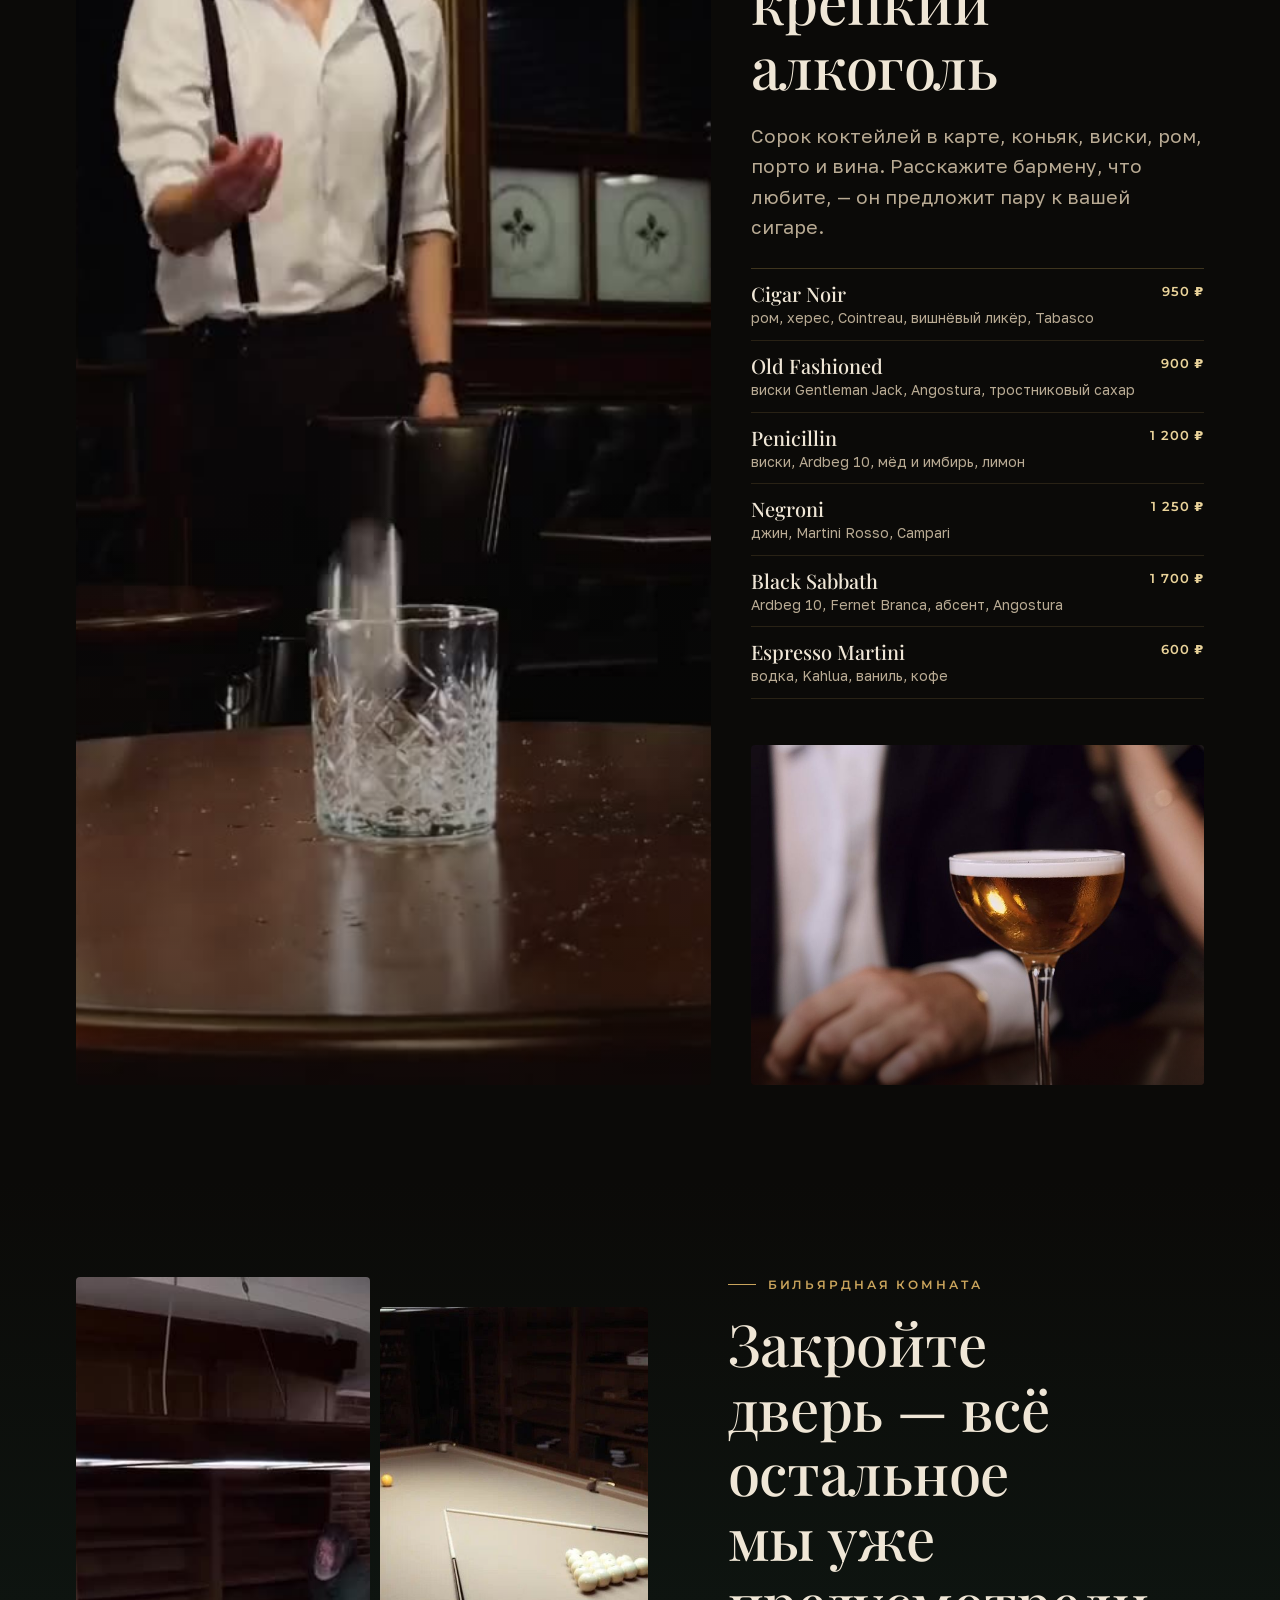
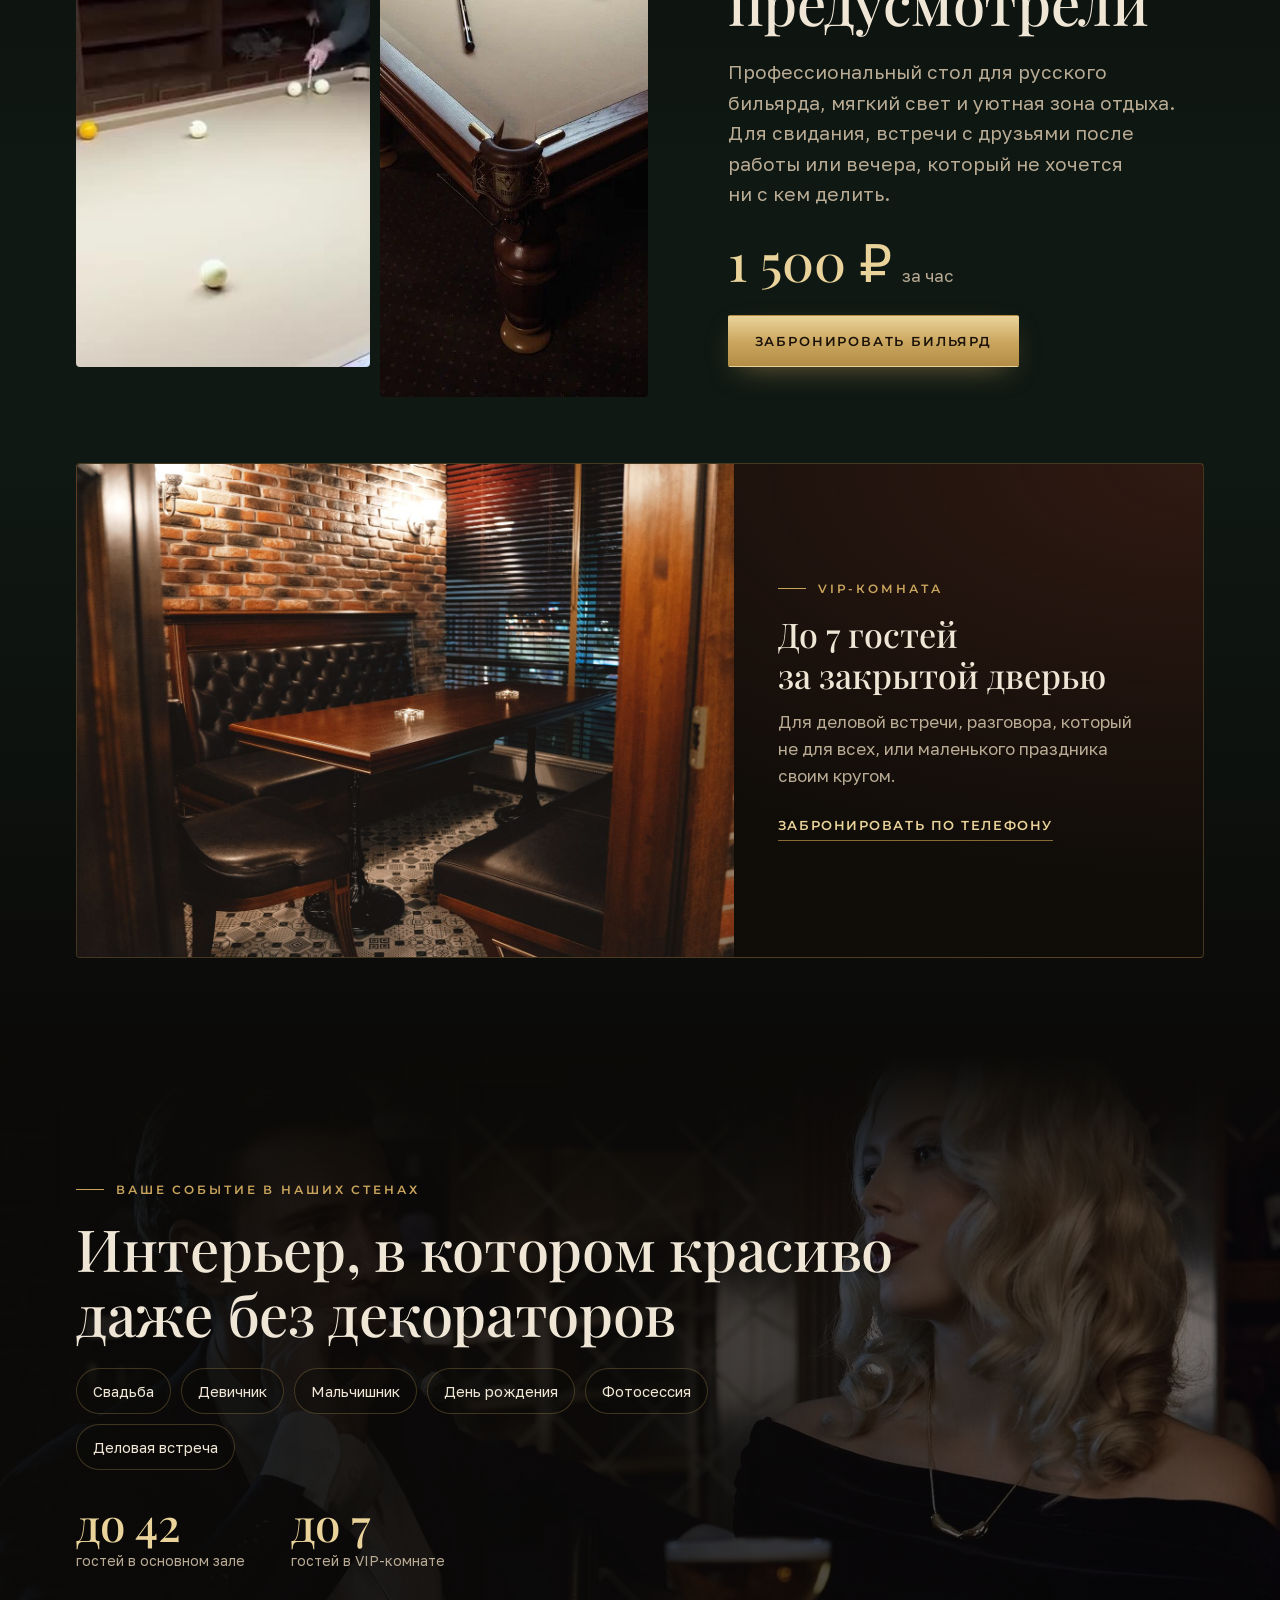
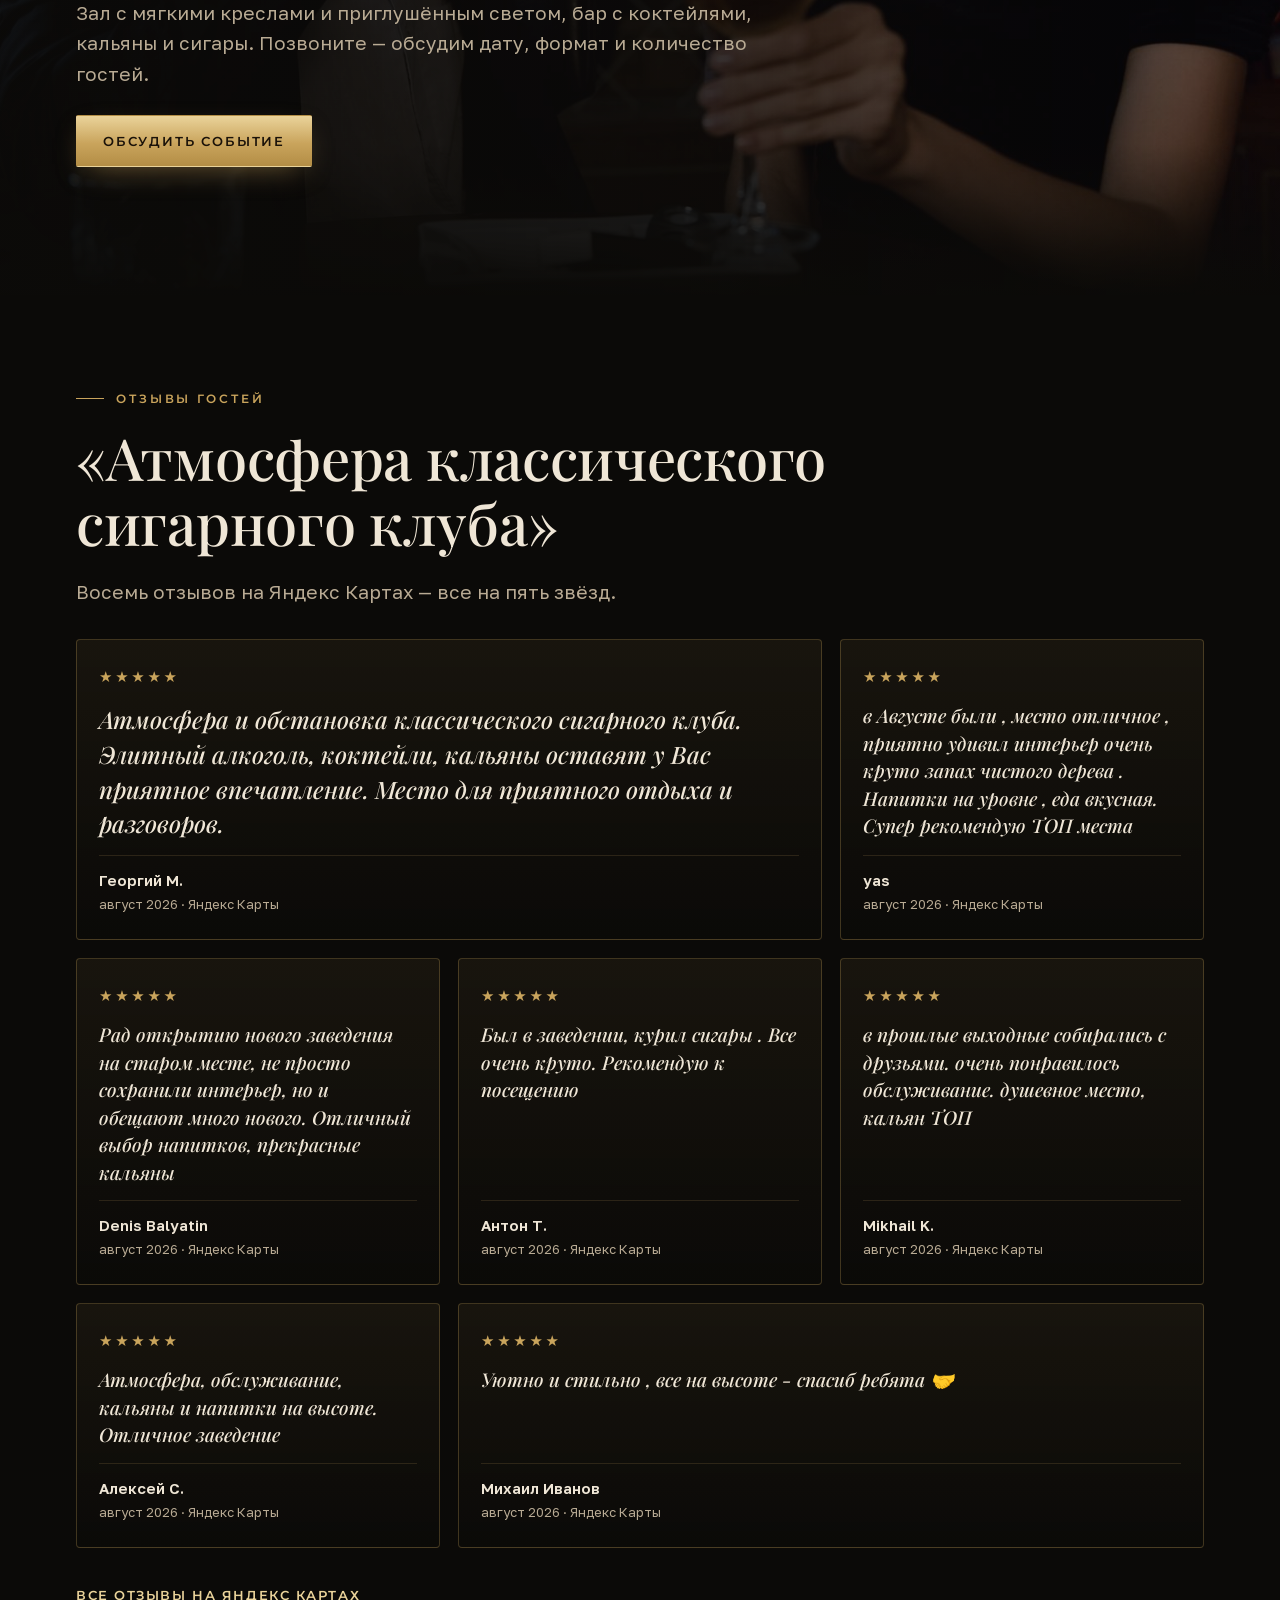
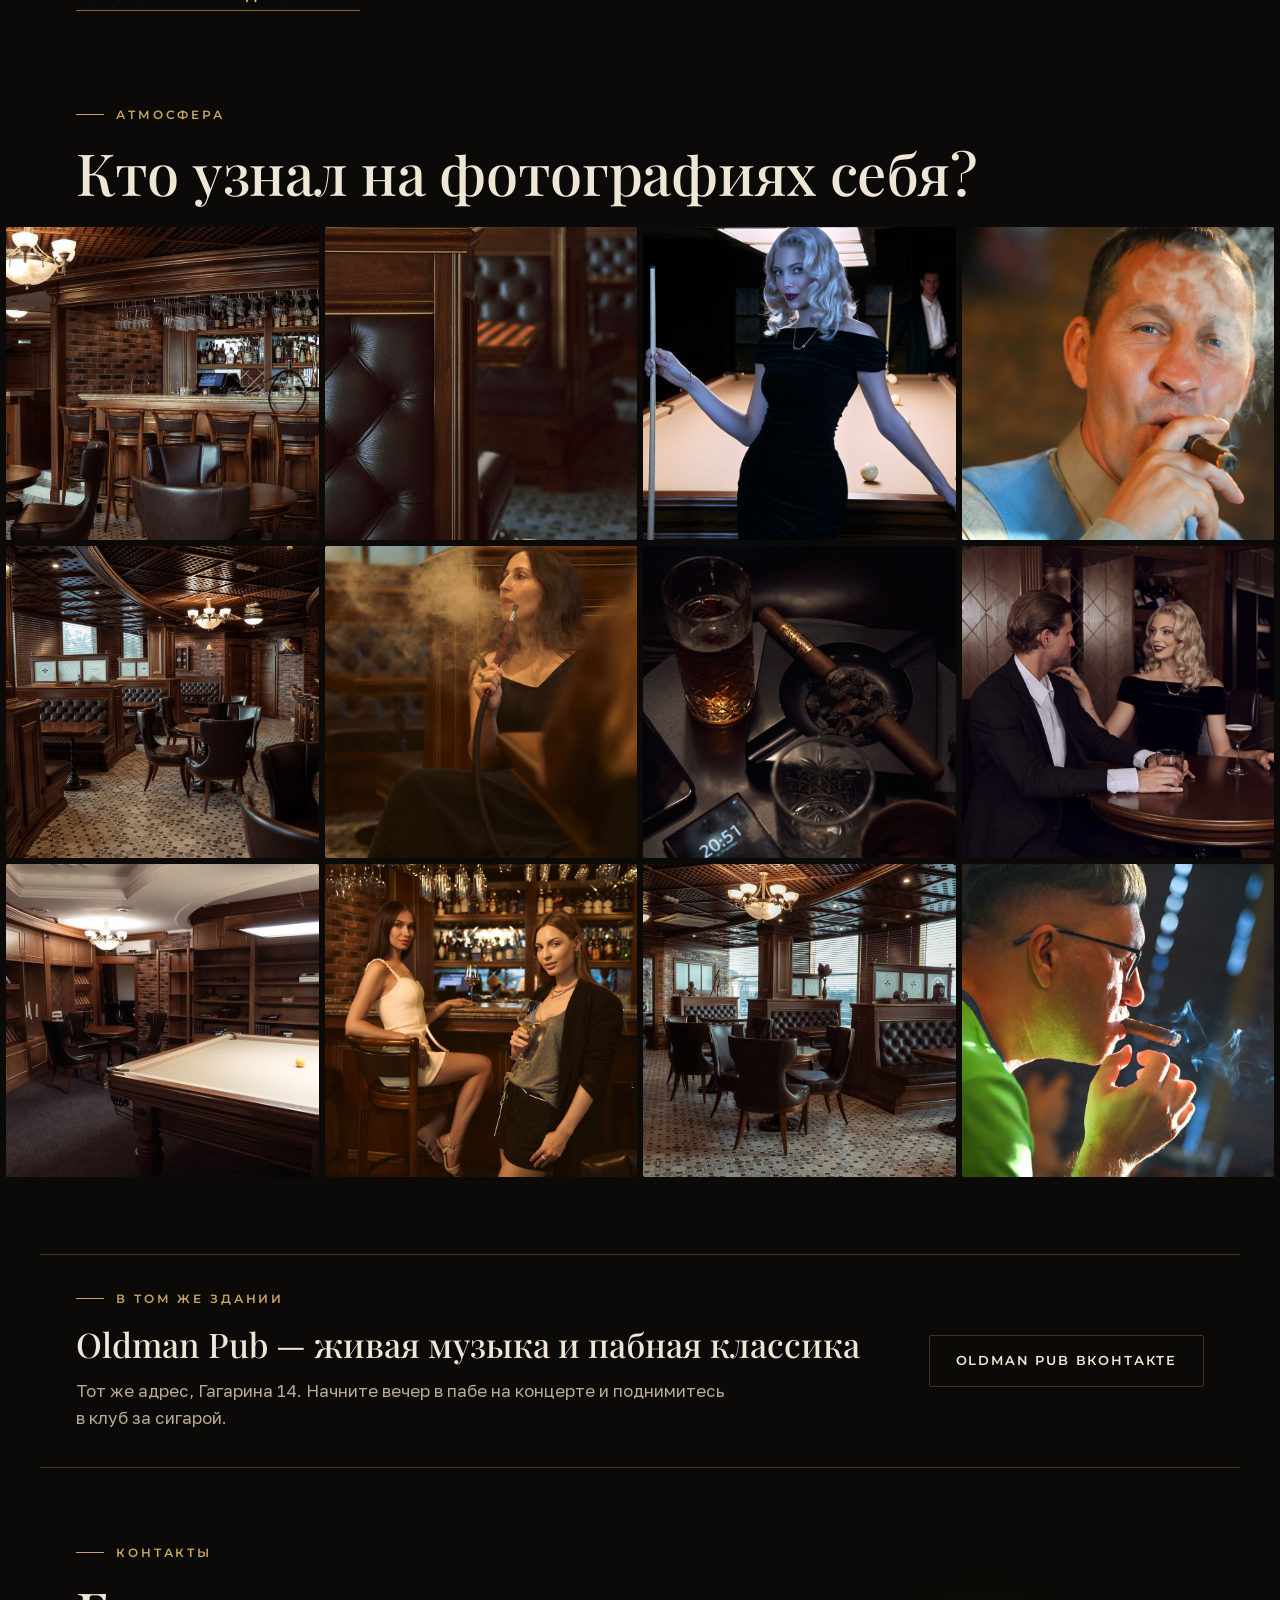
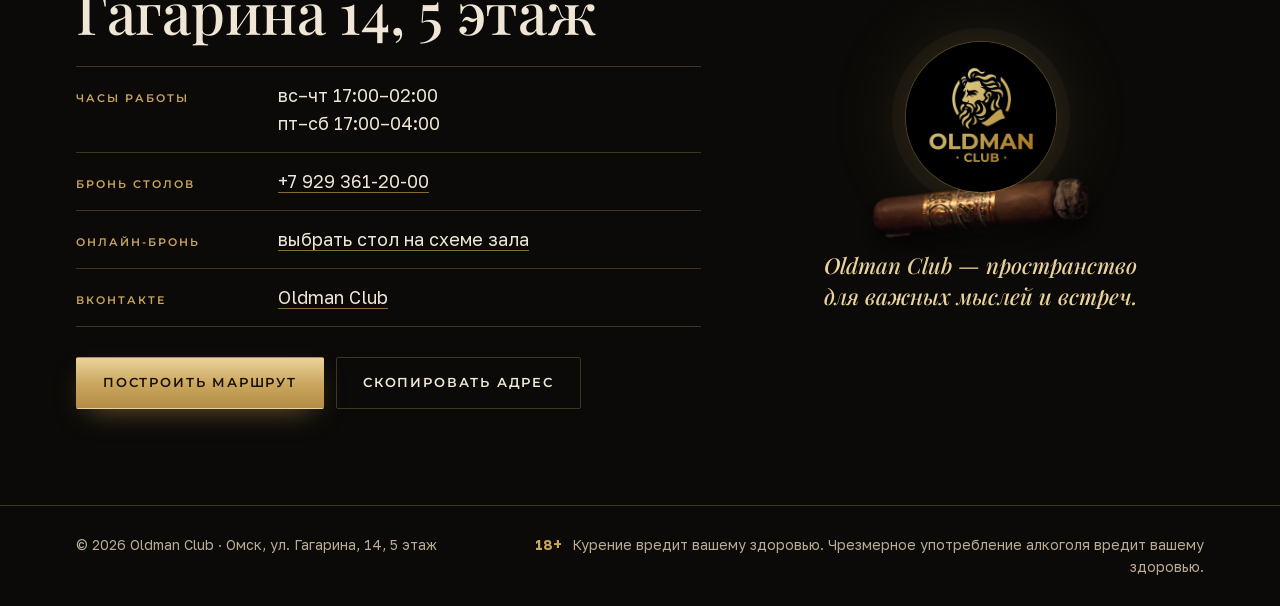
==== commit 83e4c318: "Add files via upload" ====
--- a/index.html
+++ b/index.html
@@ -14,7 +14,7 @@
 <link rel="canonical" href="https://oldmanclub.ru/">
 <link rel="icon" href="img/logo-mark.png">
 <link rel="preload" href="fonts/playfair-display-cyrillic-500-normal.woff2" as="font" type="font/woff2" crossorigin>
-<link rel="stylesheet" href="css/style.css?v=10">
+<link rel="stylesheet" href="css/style.css?v=11">
 <script type="application/ld+json">
 {"@context":"https://schema.org","@type":"BarOrPub","name":"Oldman Club","description":"Сигарный клуб: атмосфера закрытого английского клуба, сигары, кальяны, коктейли, бильярд","telephone":"+7 929 361-20-00","address":{"@type":"PostalAddress","streetAddress":"ул. Гагарина, 14, 5 этаж","addressLocality":"Омск","addressCountry":"RU"},"openingHours":["Su-Th 17:00-02:00","Fr-Sa 17:00-04:00"],"url":"https://oldmanclub.ru/","sameAs":["https://vk.com/club239764791"]}
 </script>
--- a/css/style.css
+++ b/css/style.css
@@ -370,3 +370,7 @@
 .vip__img{width:100%;aspect-ratio:4/3;object-fit:cover;display:block}
 .vip__txt{padding:clamp(24px,4vw,44px)}
 @media (min-width:900px){.vip__card{grid-template-columns:minmax(0,7fr) minmax(0,5fr);align-items:center}.vip__img{height:100%;min-height:380px;aspect-ratio:auto}}
+@media (min-width:900px){
+  .bar__tile--a{aspect-ratio:auto;min-height:0;height:auto;align-self:stretch}
+  .bar__tile--a video{position:absolute;inset:0;width:100%;height:100%;object-fit:cover;object-position:50% 40%}
+}
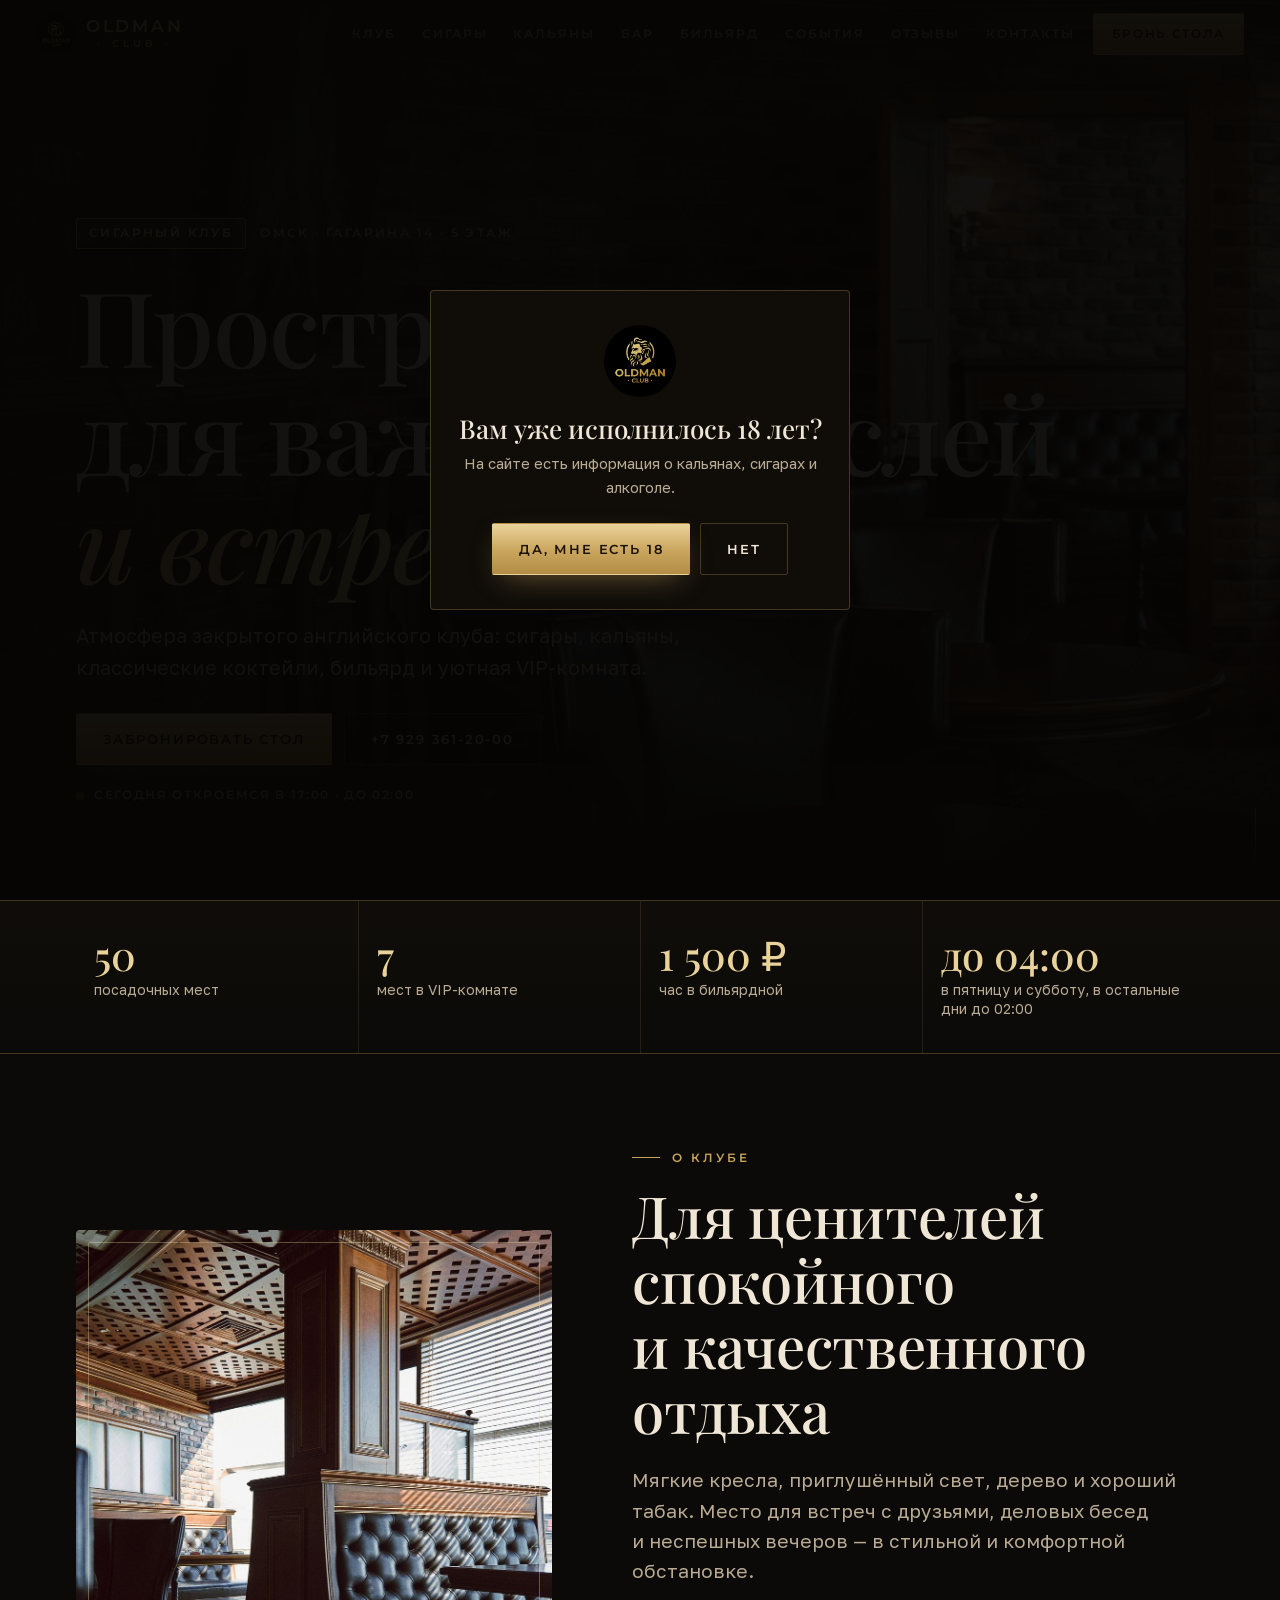
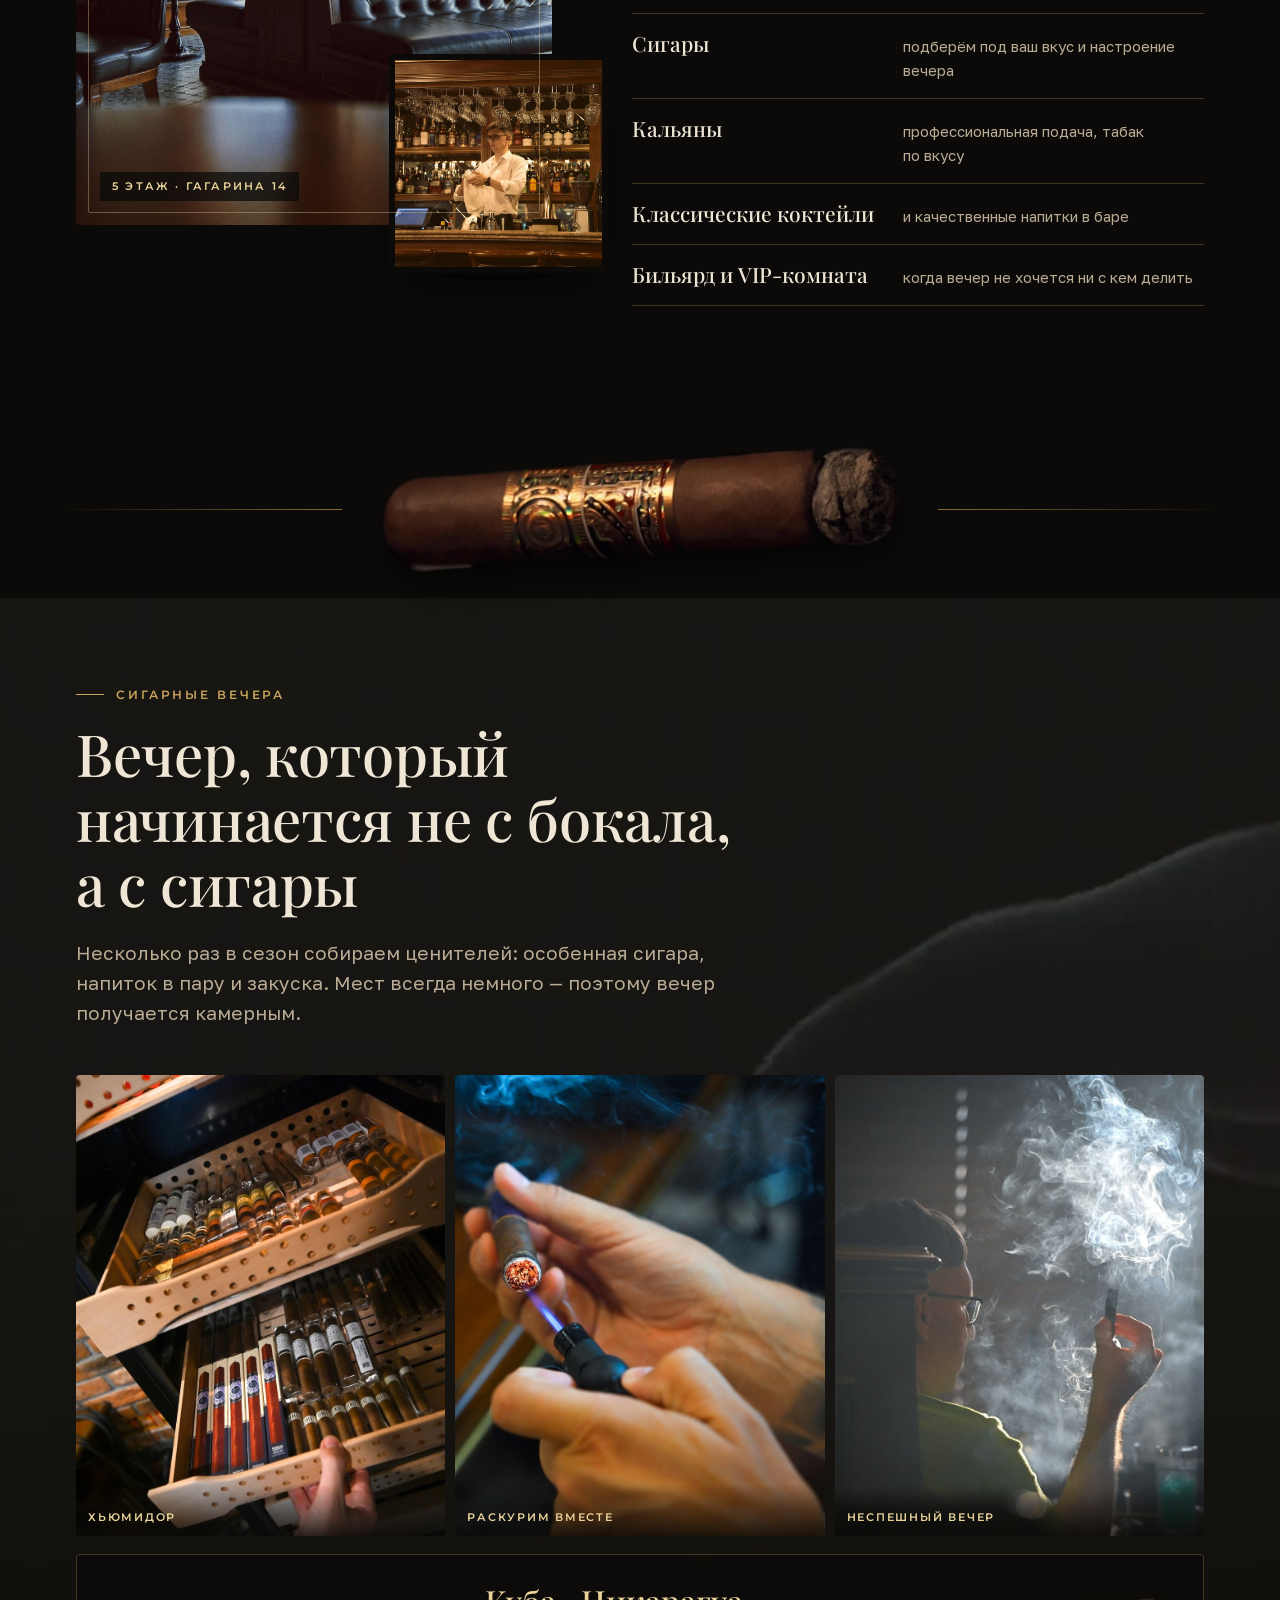
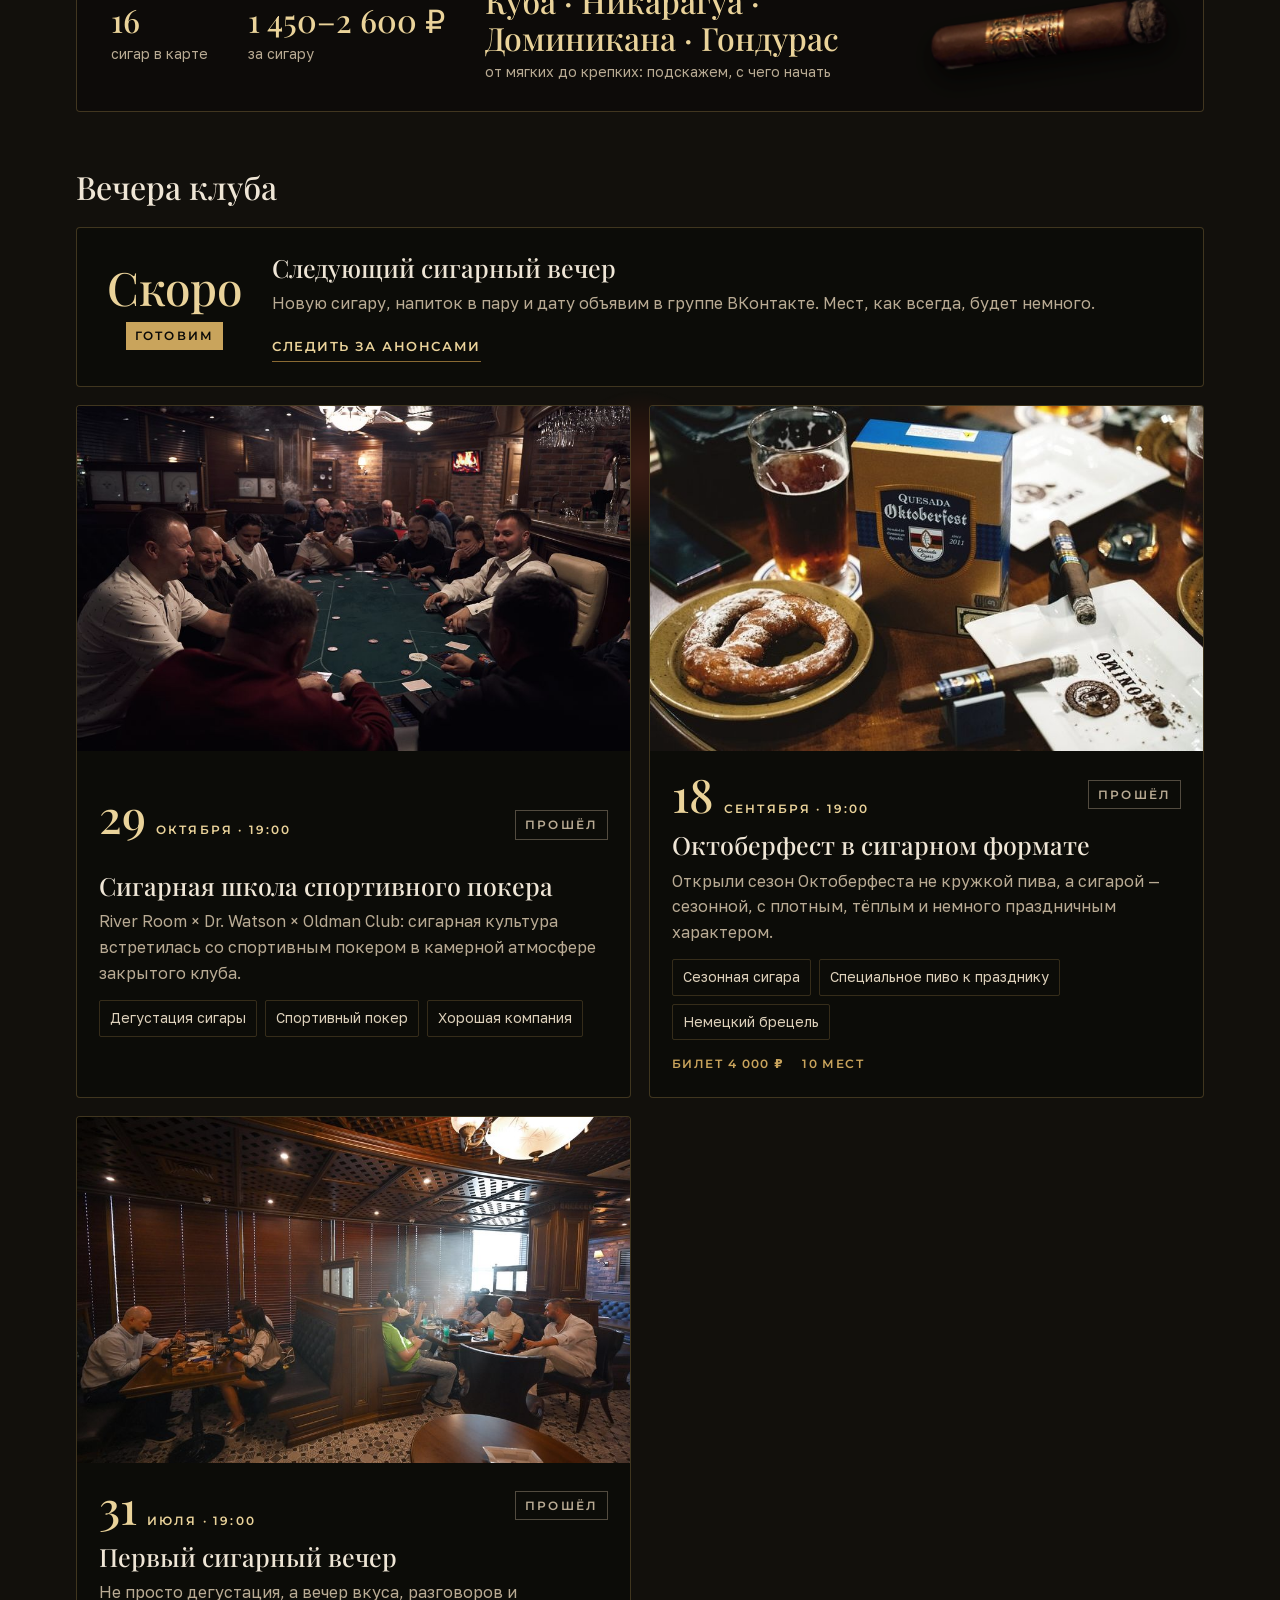
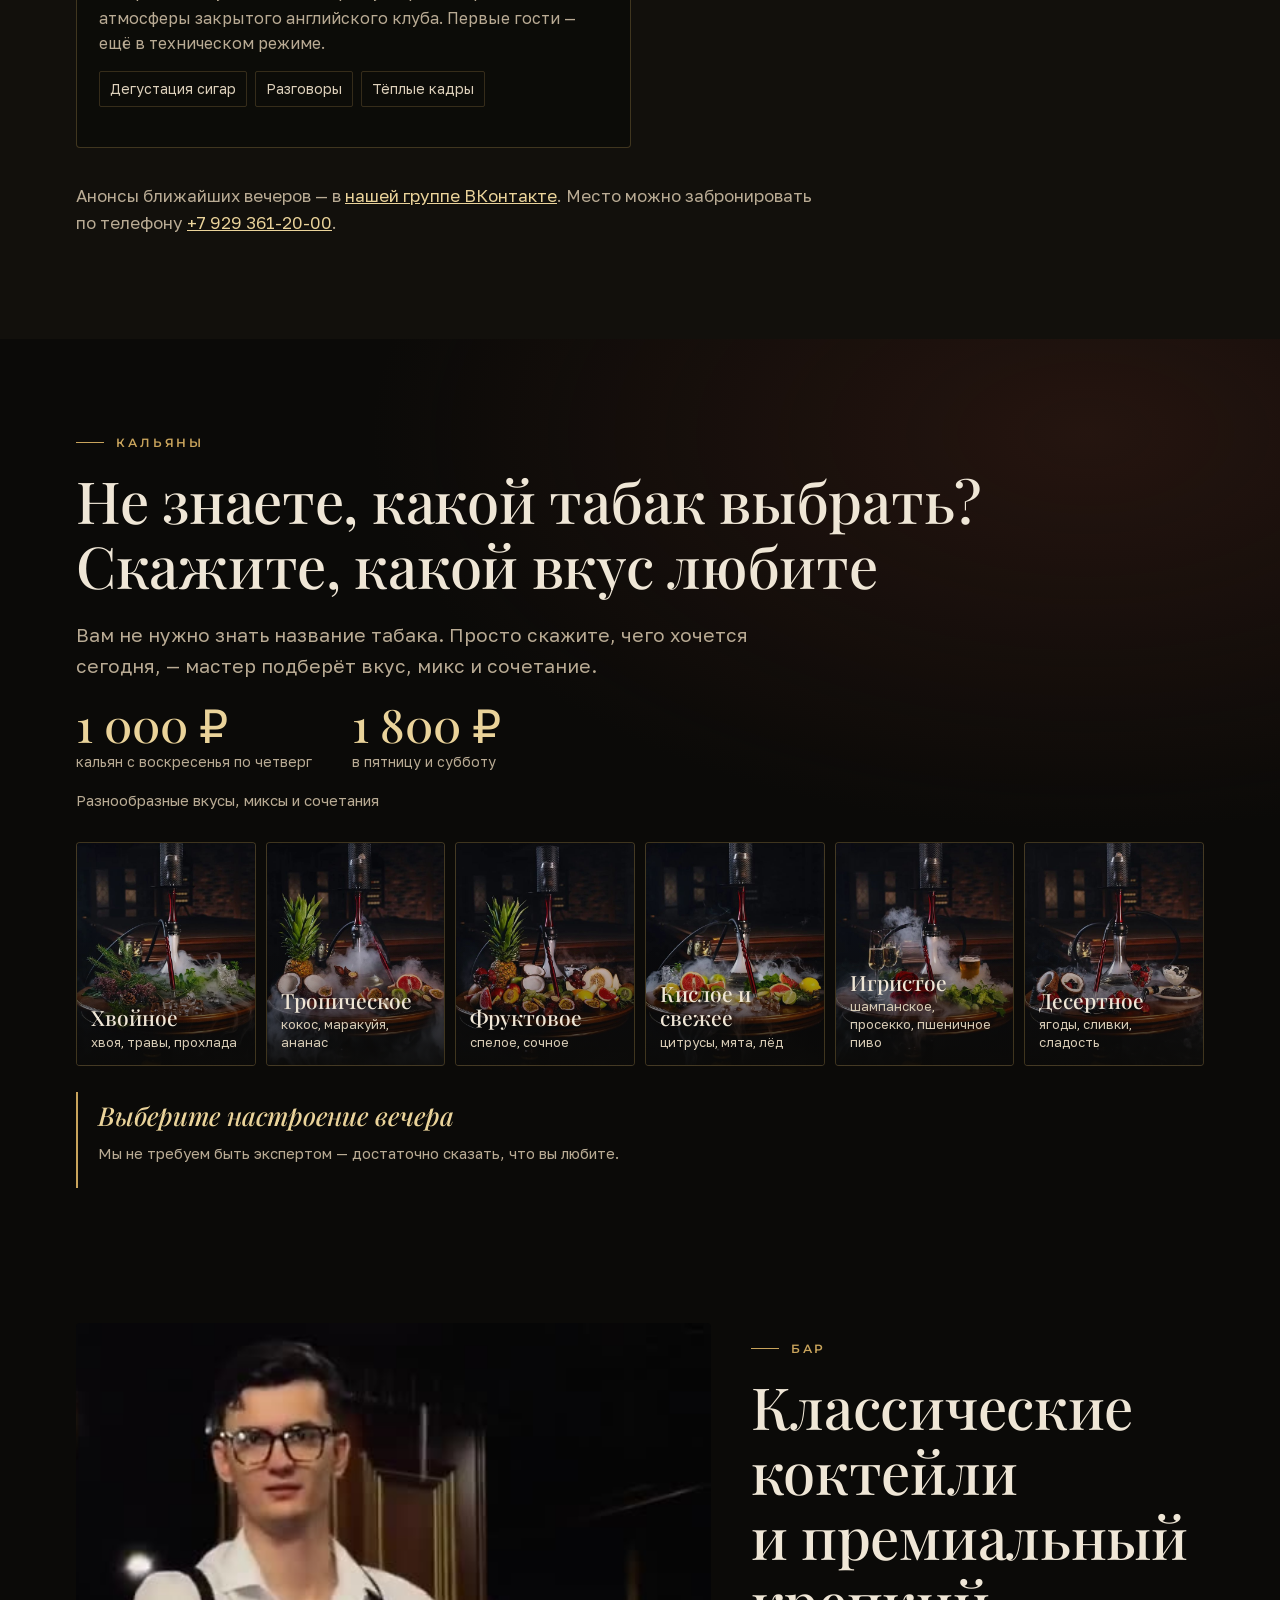
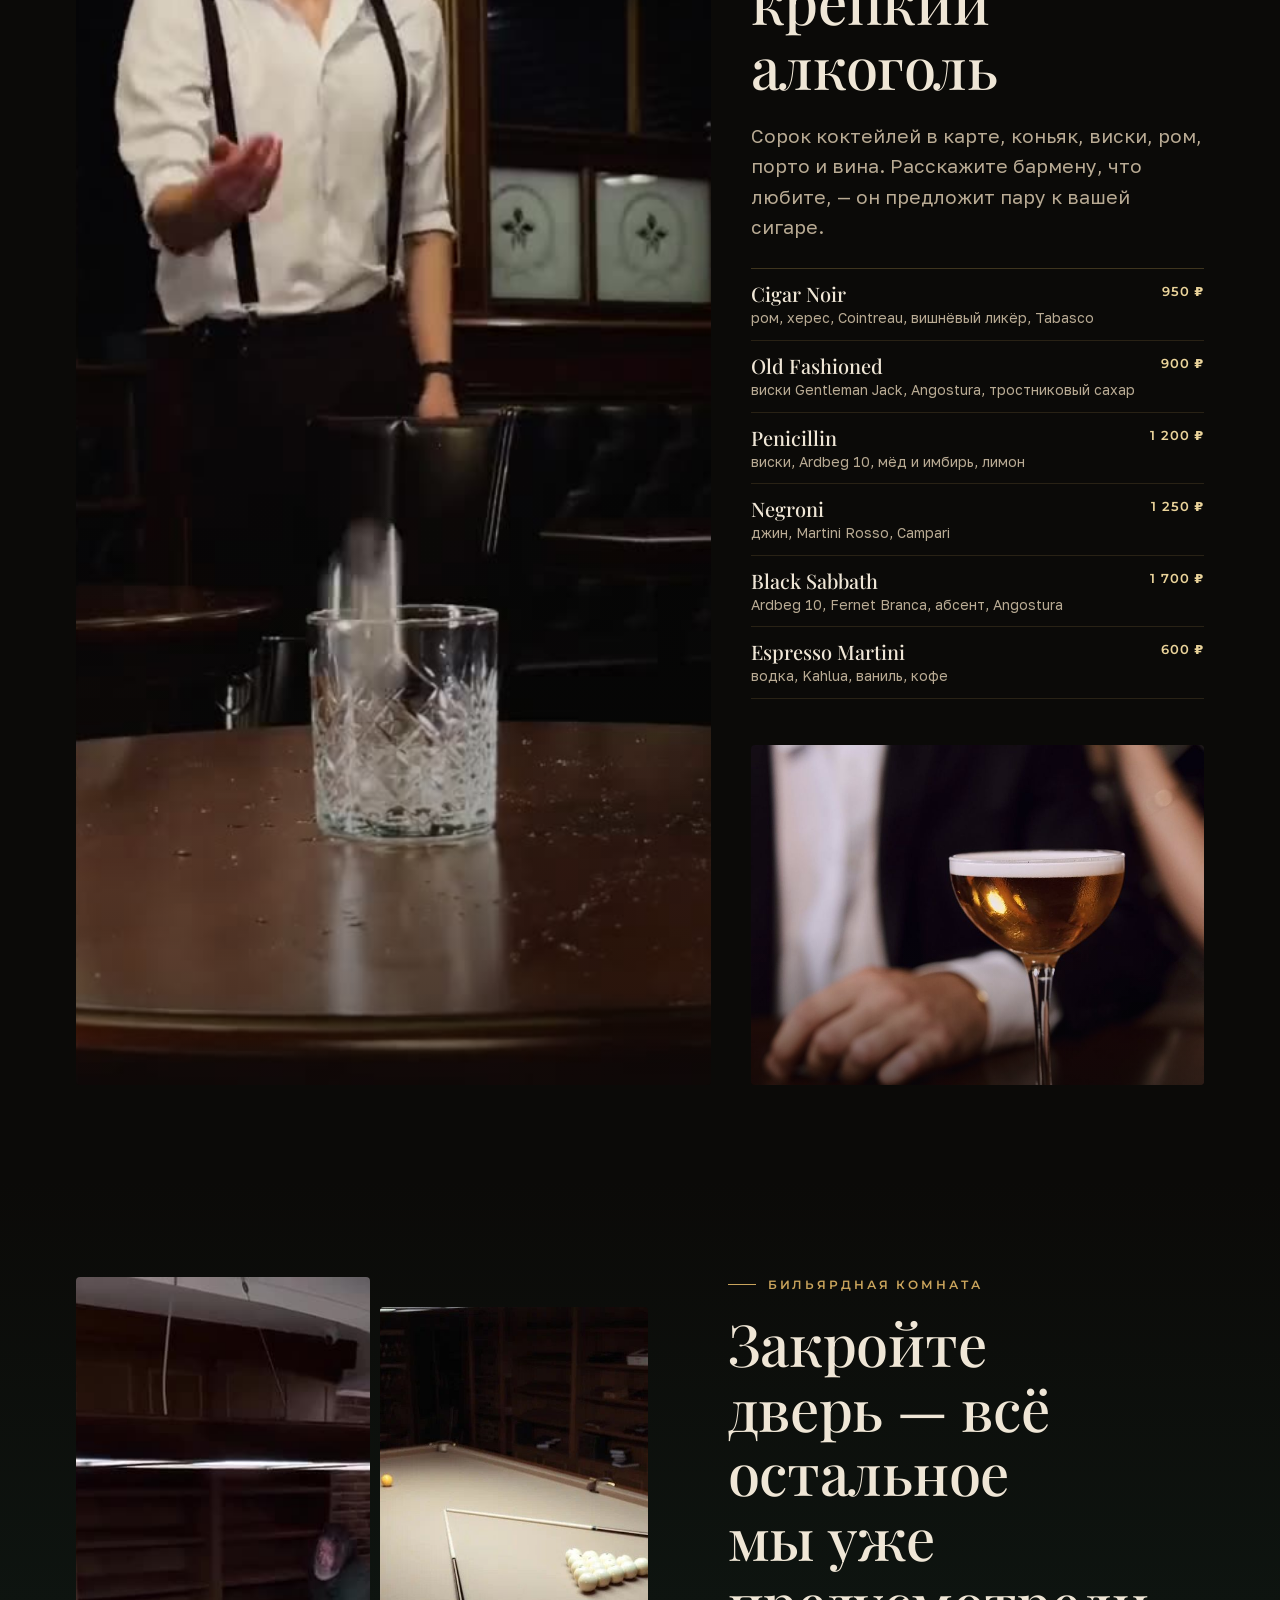
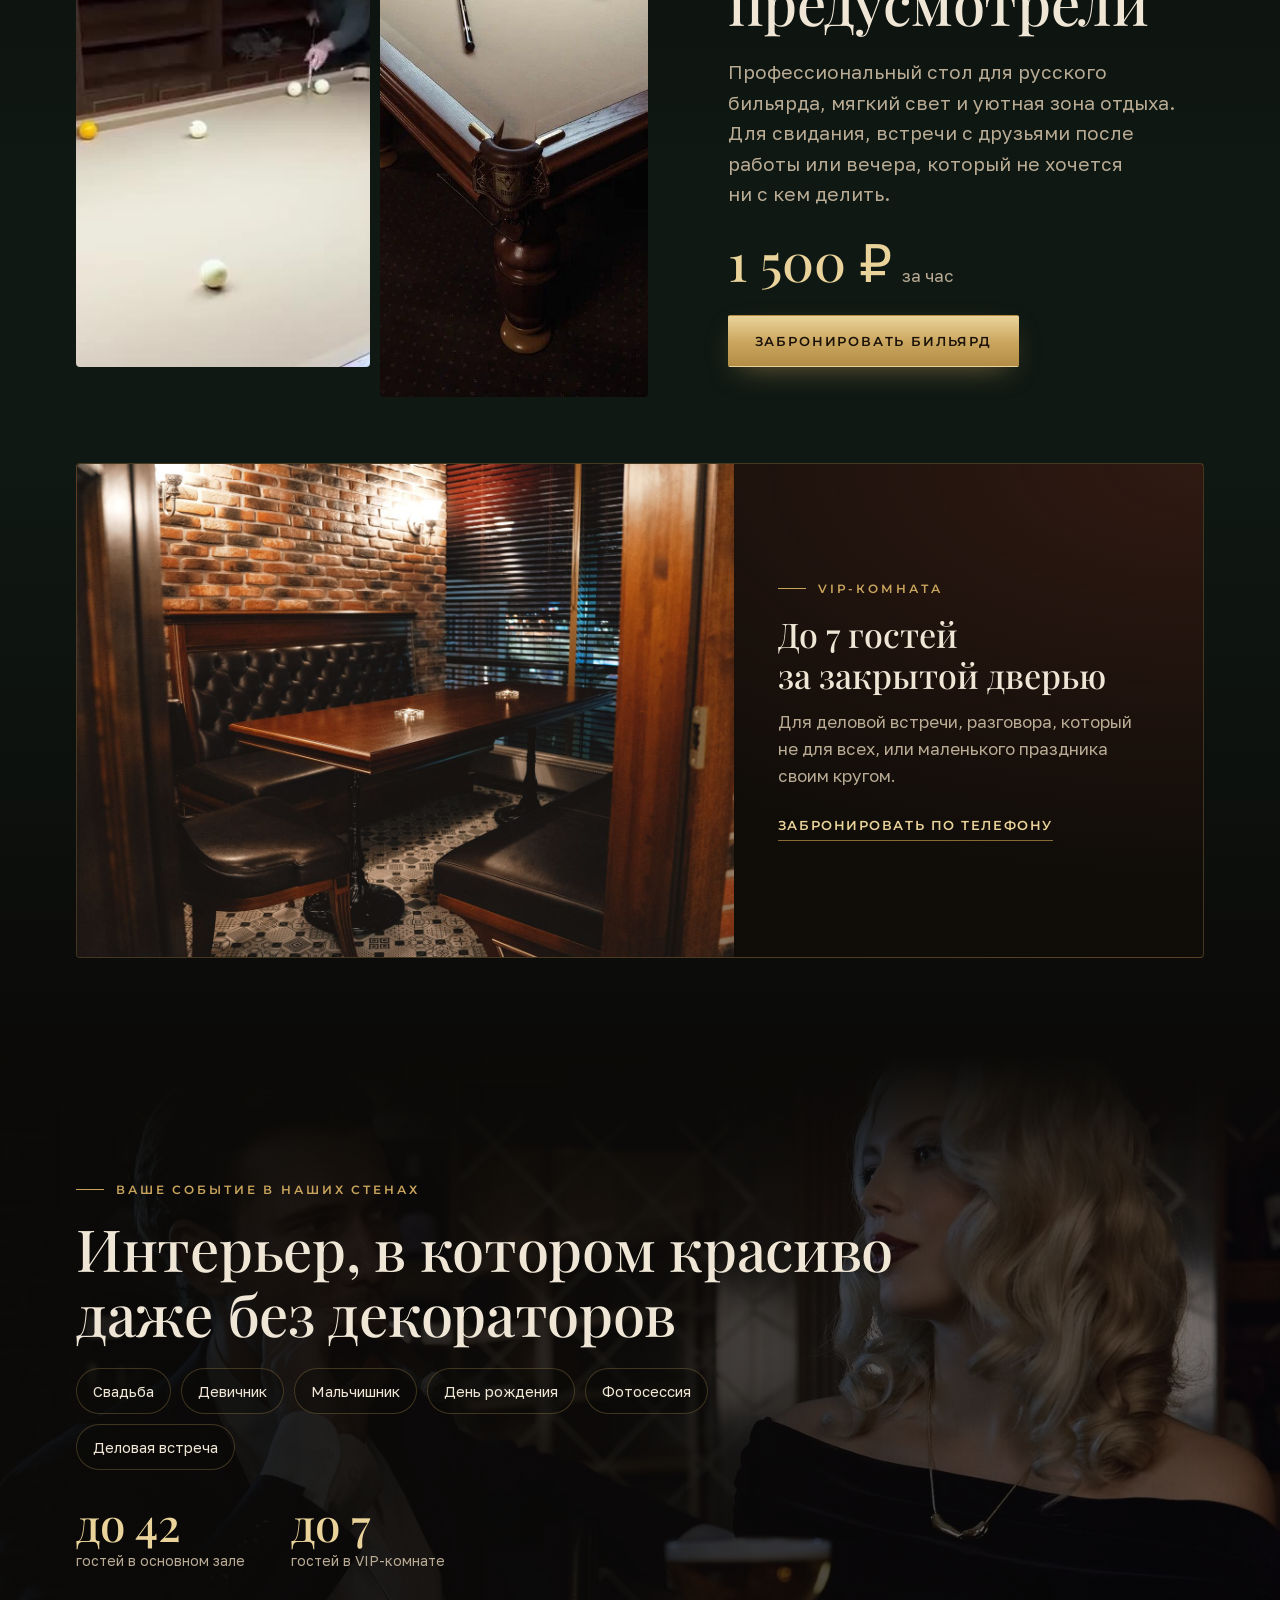
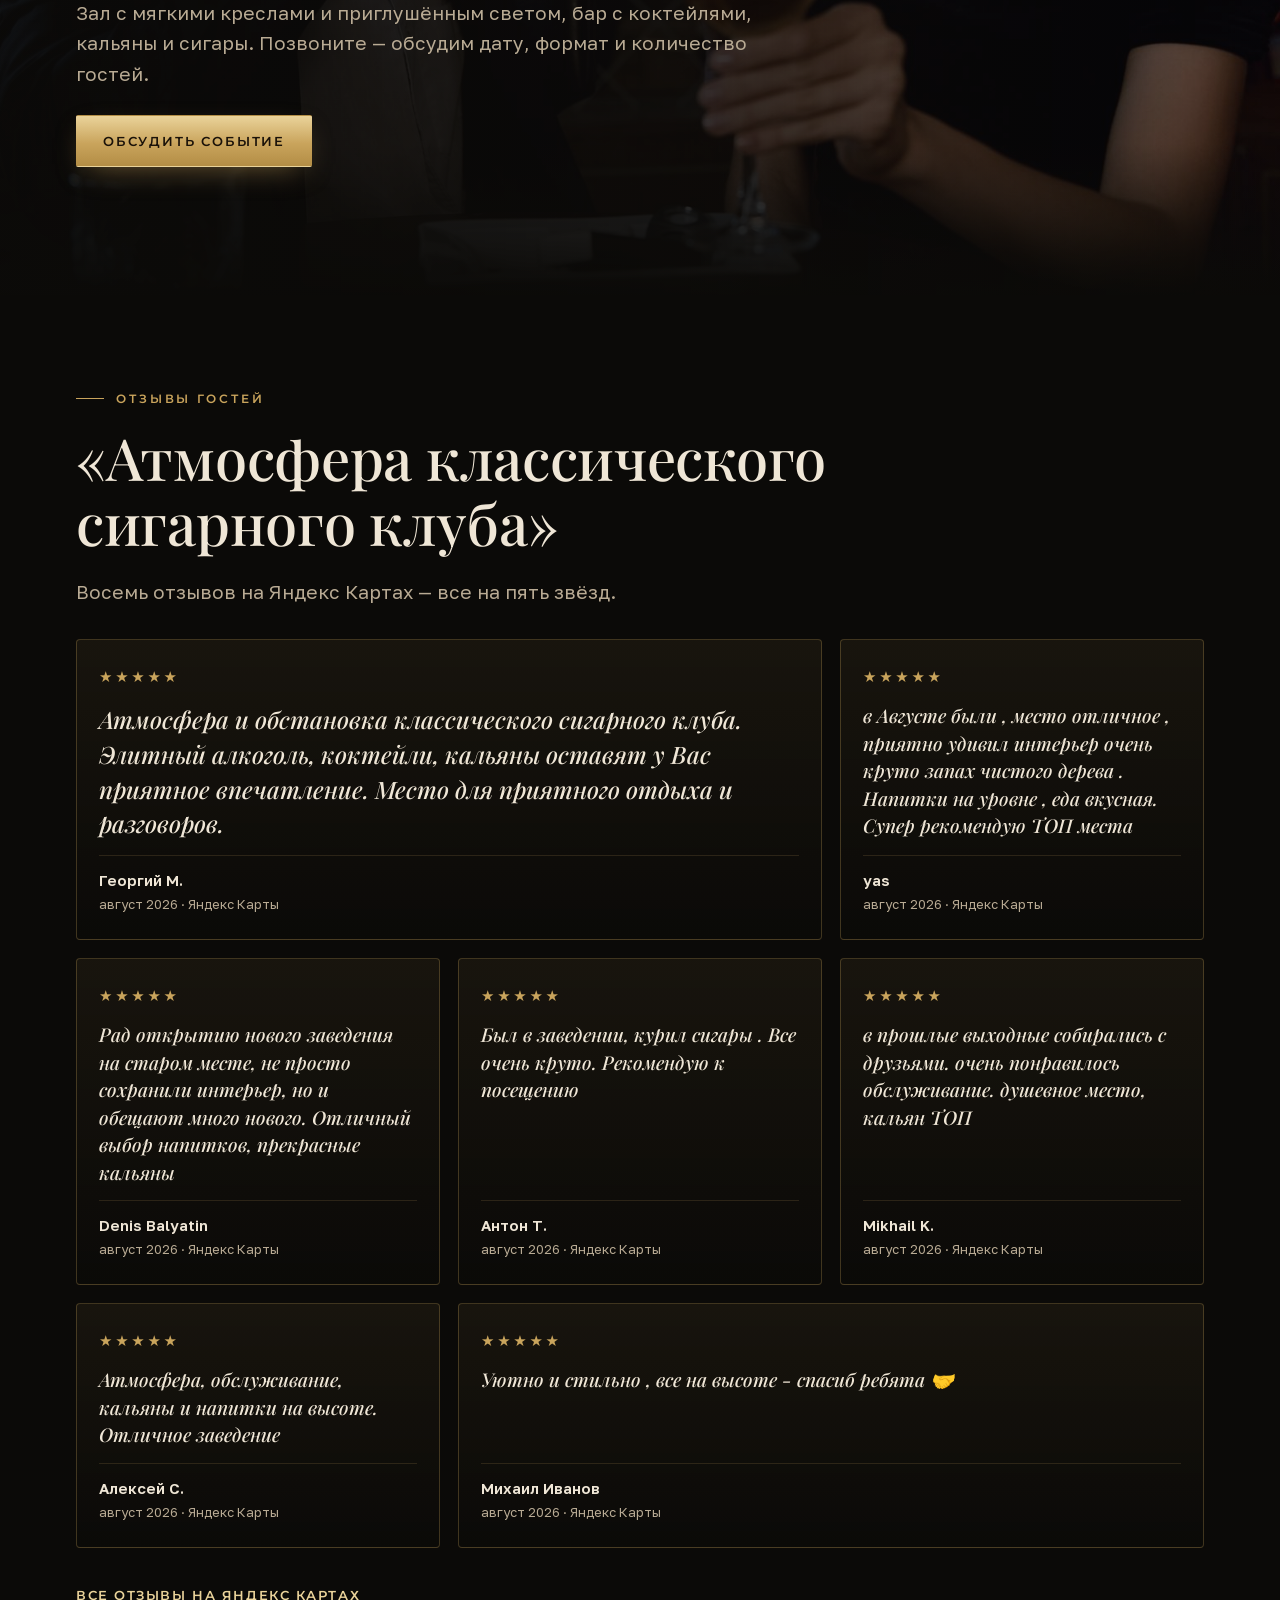
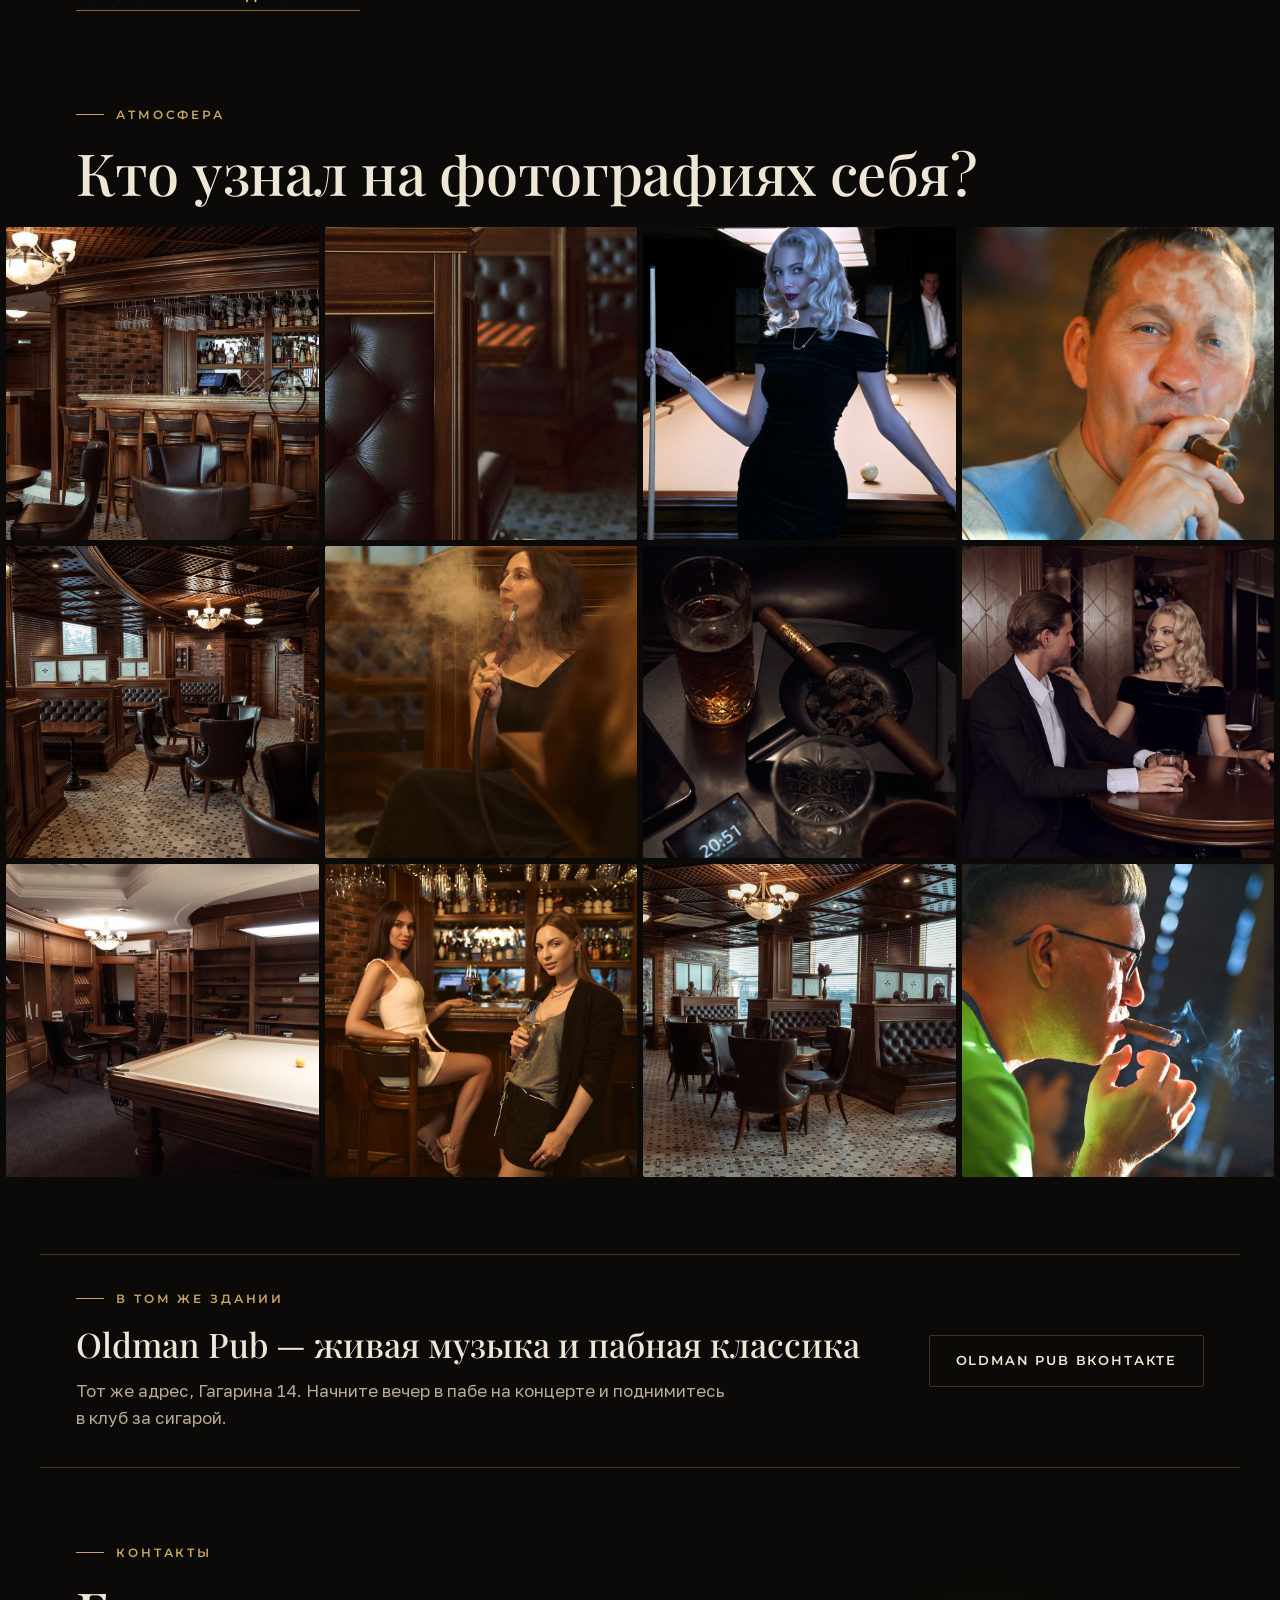
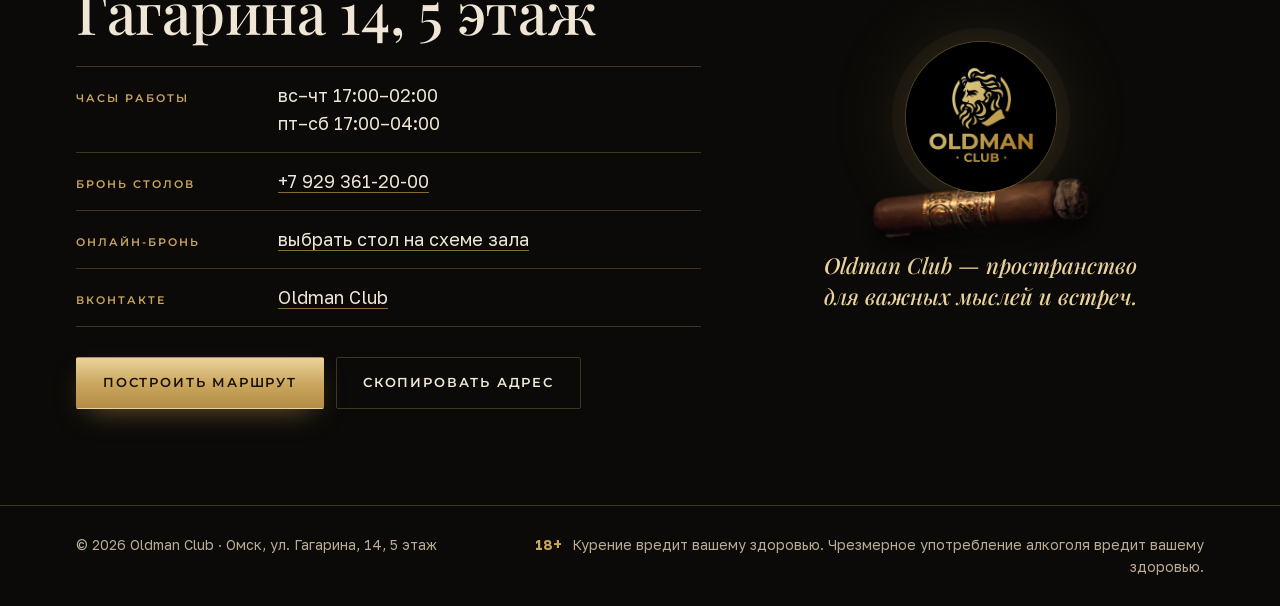
==== commit ac9bc5d9: "Add files via upload" ====
--- a/index.html
+++ b/index.html
@@ -14,7 +14,7 @@
 <link rel="canonical" href="https://oldmanclub.ru/">
 <link rel="icon" href="img/logo-mark.png">
 <link rel="preload" href="fonts/playfair-display-cyrillic-500-normal.woff2" as="font" type="font/woff2" crossorigin>
-<link rel="stylesheet" href="css/style.css?v=11">
+<link rel="stylesheet" href="css/style.css?v=13">
 <script type="application/ld+json">
 {"@context":"https://schema.org","@type":"BarOrPub","name":"Oldman Club","description":"Сигарный клуб: атмосфера закрытого английского клуба, сигары, кальяны, коктейли, бильярд","telephone":"+7 929 361-20-00","address":{"@type":"PostalAddress","streetAddress":"ул. Гагарина, 14, 5 этаж","addressLocality":"Омск","addressCountry":"RU"},"openingHours":["Su-Th 17:00-02:00","Fr-Sa 17:00-04:00"],"url":"https://oldmanclub.ru/","sameAs":["https://vk.com/club239764791"]}
 </script>
--- a/css/style.css
+++ b/css/style.css
@@ -374,3 +374,30 @@
   .bar__tile--a{aspect-ratio:auto;min-height:0;height:auto;align-self:stretch}
   .bar__tile--a video{position:absolute;inset:0;width:100%;height:100%;object-fit:cover;object-position:50% 40%}
 }
+
+/* === v12: телефон — медиа без сдвигов и растяжек === */
+/* дым: только верхняя часть секции, растворяется книзу (не растягиваем на 3000px) */
+.cigars__v{height:min(100%,110vh);bottom:auto;-webkit-mask-image:linear-gradient(#000 55%,transparent);mask-image:linear-gradient(#000 55%,transparent)}
+
+@media (max-width:767px){
+  /* первый экран: ролик блоком сверху, без 3-кратного увеличения; текст ниже */
+  .hero{min-height:0;display:block;padding-bottom:8px}
+  .hero__pic,.hero__promo{top:0;bottom:auto;height:58vw;min-height:250px;max-height:48svh}
+  .hero__pic img{animation:none}
+  .hero__promo{object-position:50% 50%}
+  .hero__shade{background:linear-gradient(180deg,rgba(11,10,8,.55) 0,rgba(11,10,8,0) 22%,rgba(11,10,8,0) 30%,var(--ink) min(48svh,max(250px,58vw)))!important}
+  .hero__in{padding-top:calc(min(48svh,max(250px,58vw)) - 24px);padding-bottom:40px}
+
+  /* бильярд: видео и фото крупно, друг под другом, без сдвига */
+  .billiards__media{grid-template-columns:minmax(0,1fr);gap:12px}
+  .billiards__v{aspect-ratio:4/5}
+  .billiards__ph{aspect-ratio:4/3;margin:0}
+
+  /* «О клубе»: вставка внутри фото, а не за краем */
+  .club__inset{right:12px;bottom:12px;width:40%;border-width:4px}
+  .club__in{padding-bottom:0}
+}
+@media (max-width:767px){
+  .hero__pic,.hero__promo{-webkit-mask-image:linear-gradient(#000 55%,transparent 100%);mask-image:linear-gradient(#000 55%,transparent 100%)}
+  .club__tag{left:12px;top:12px;bottom:auto}
+}
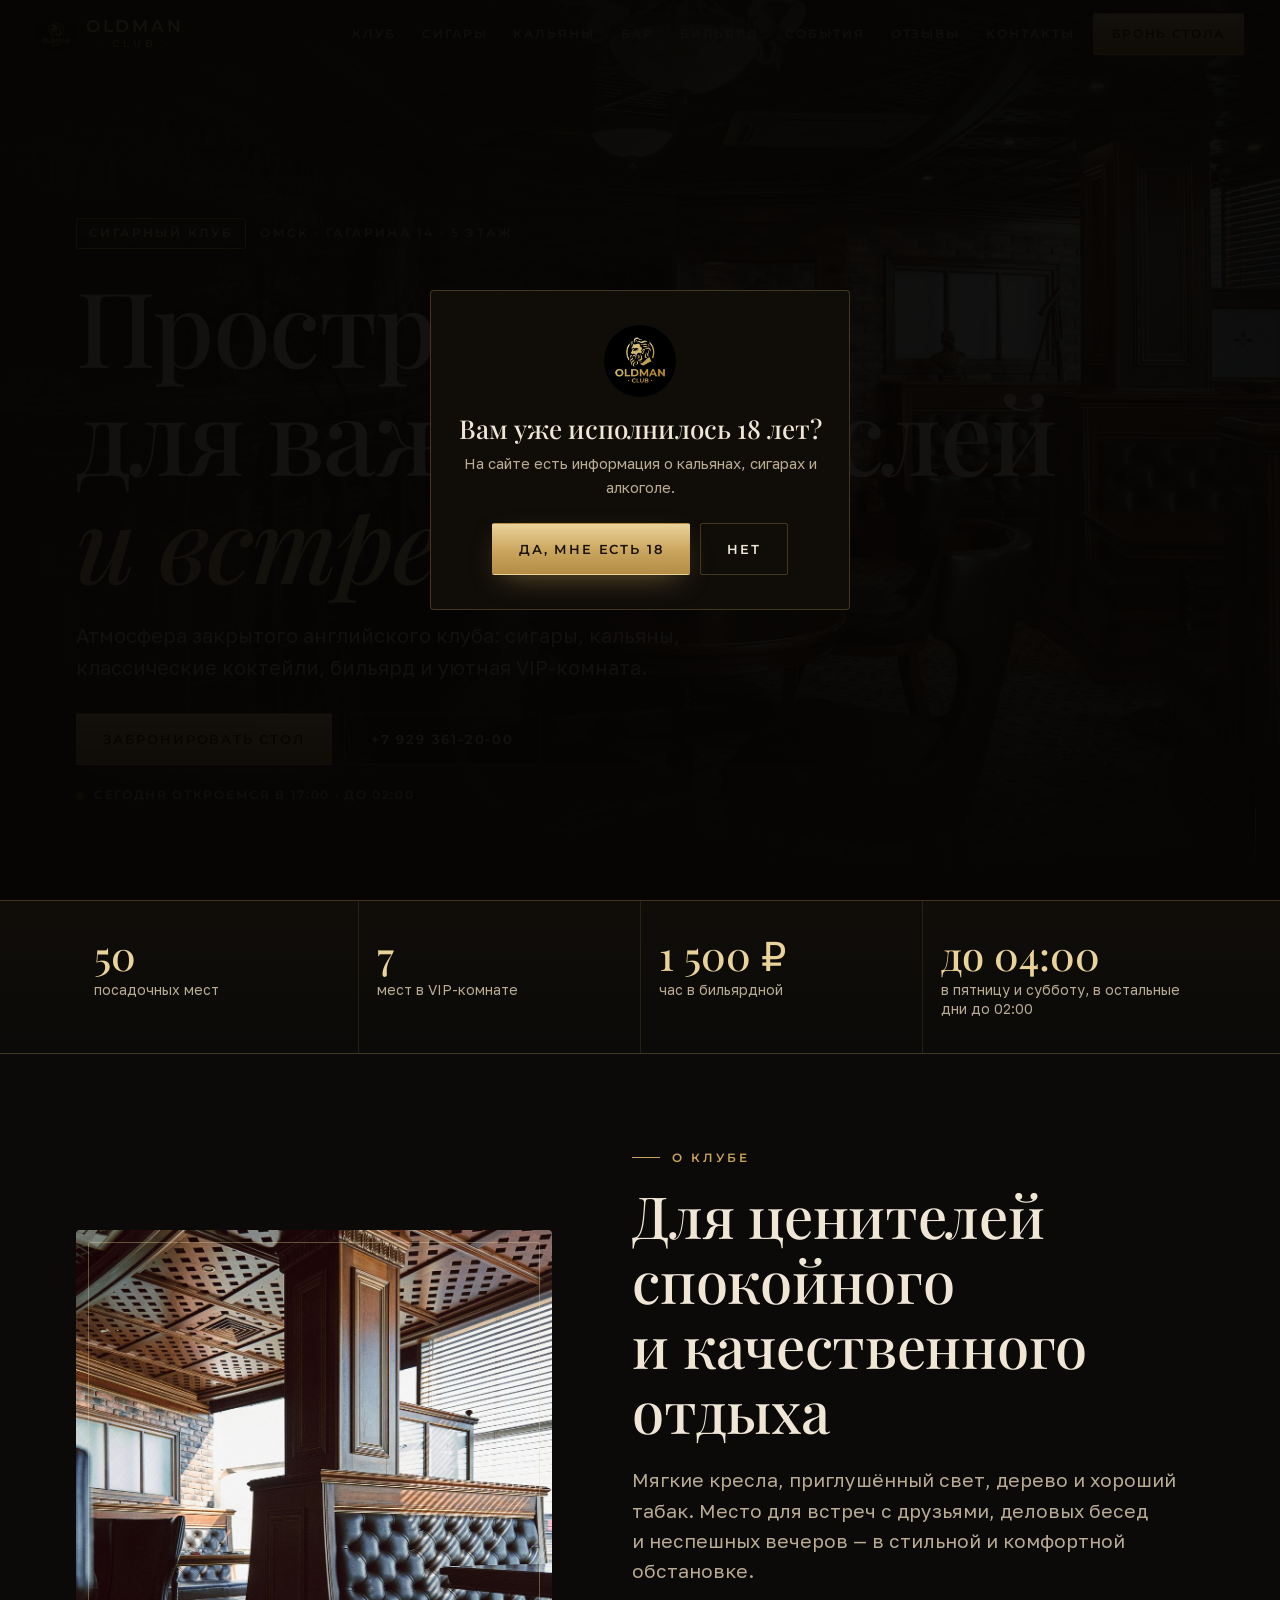
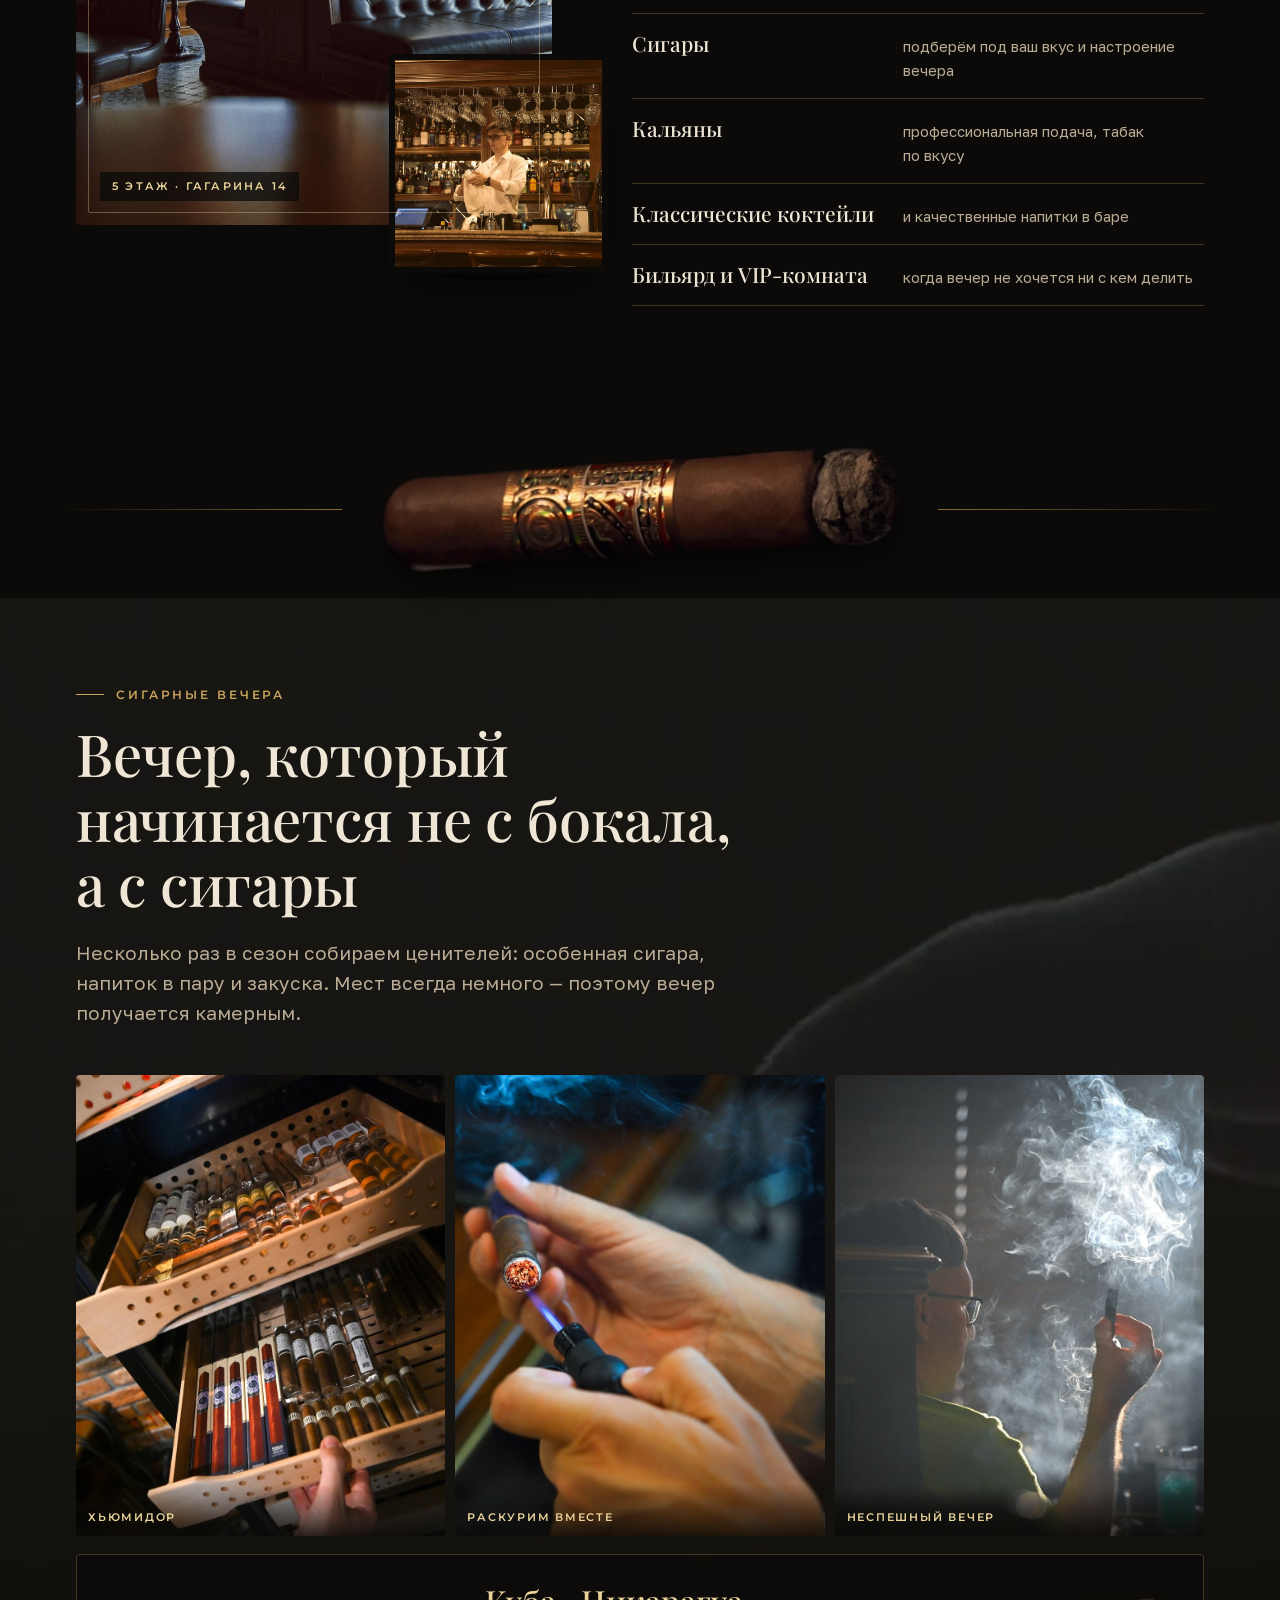
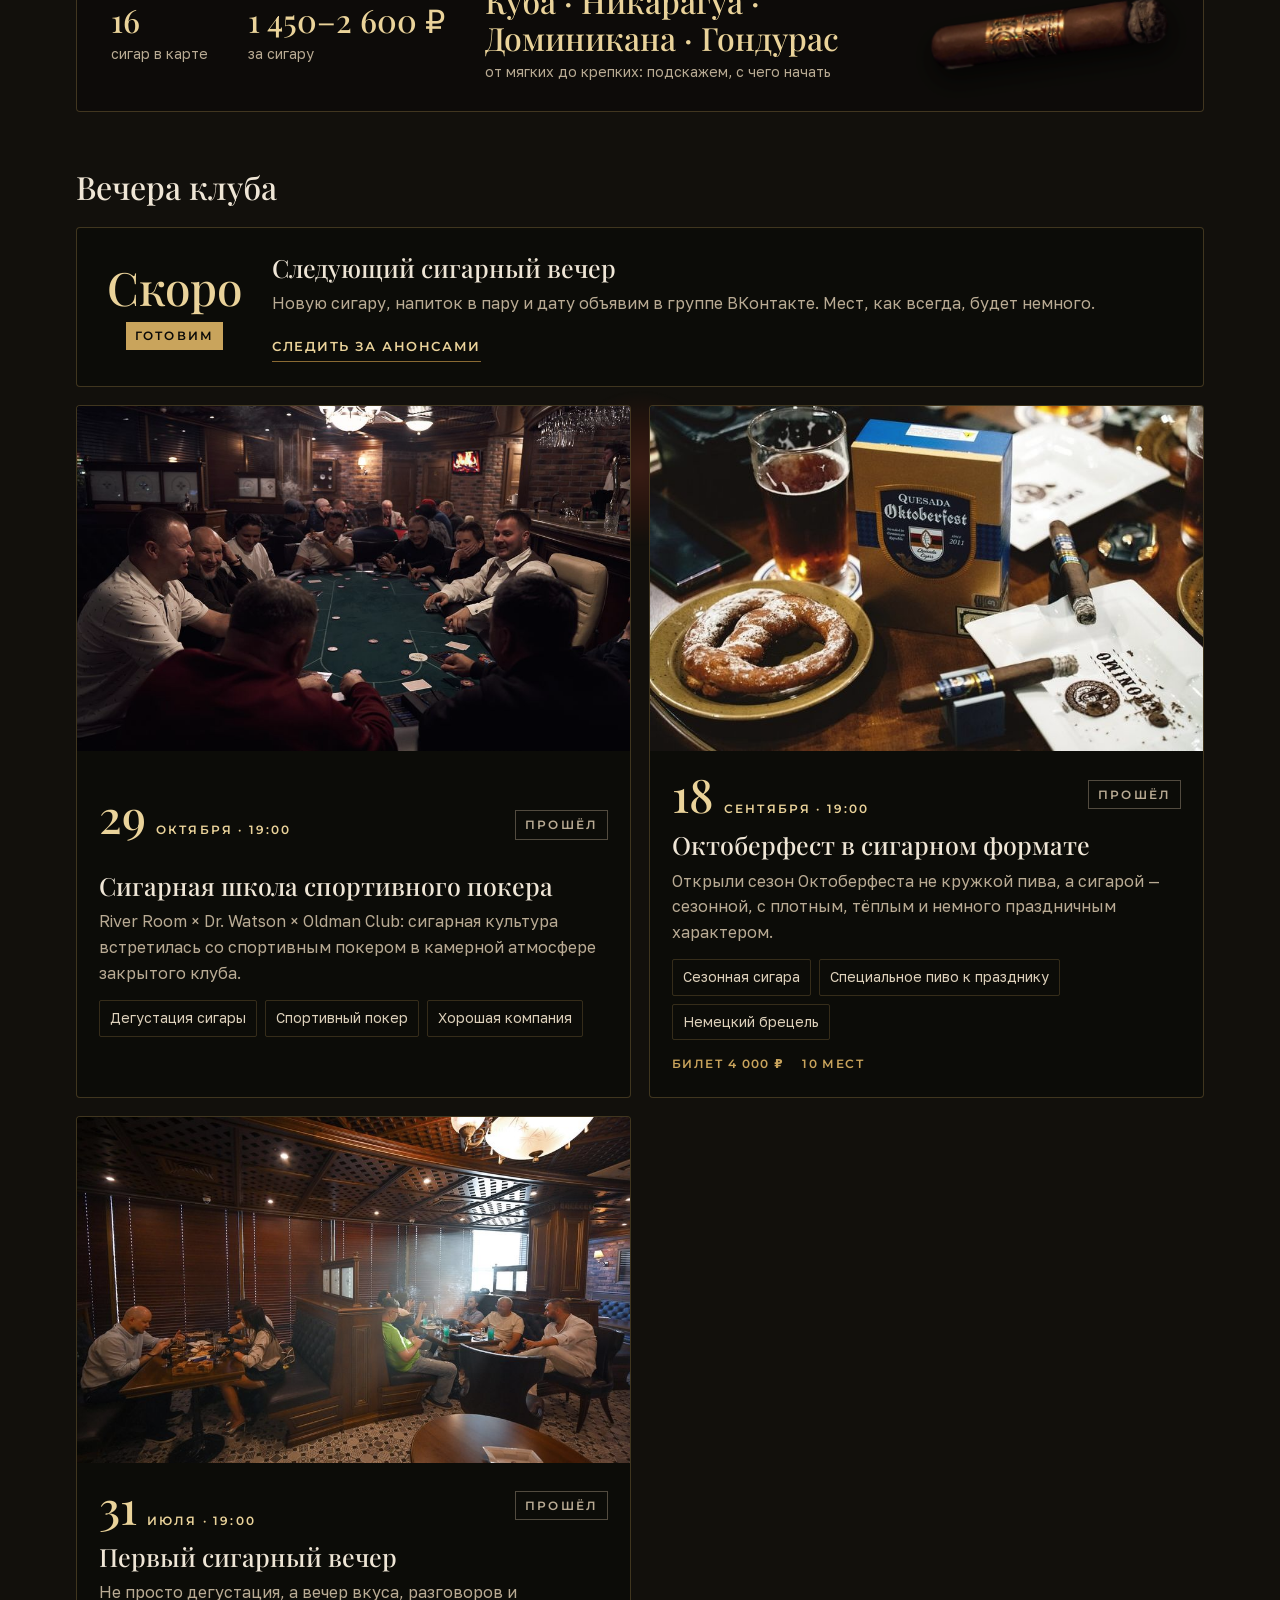
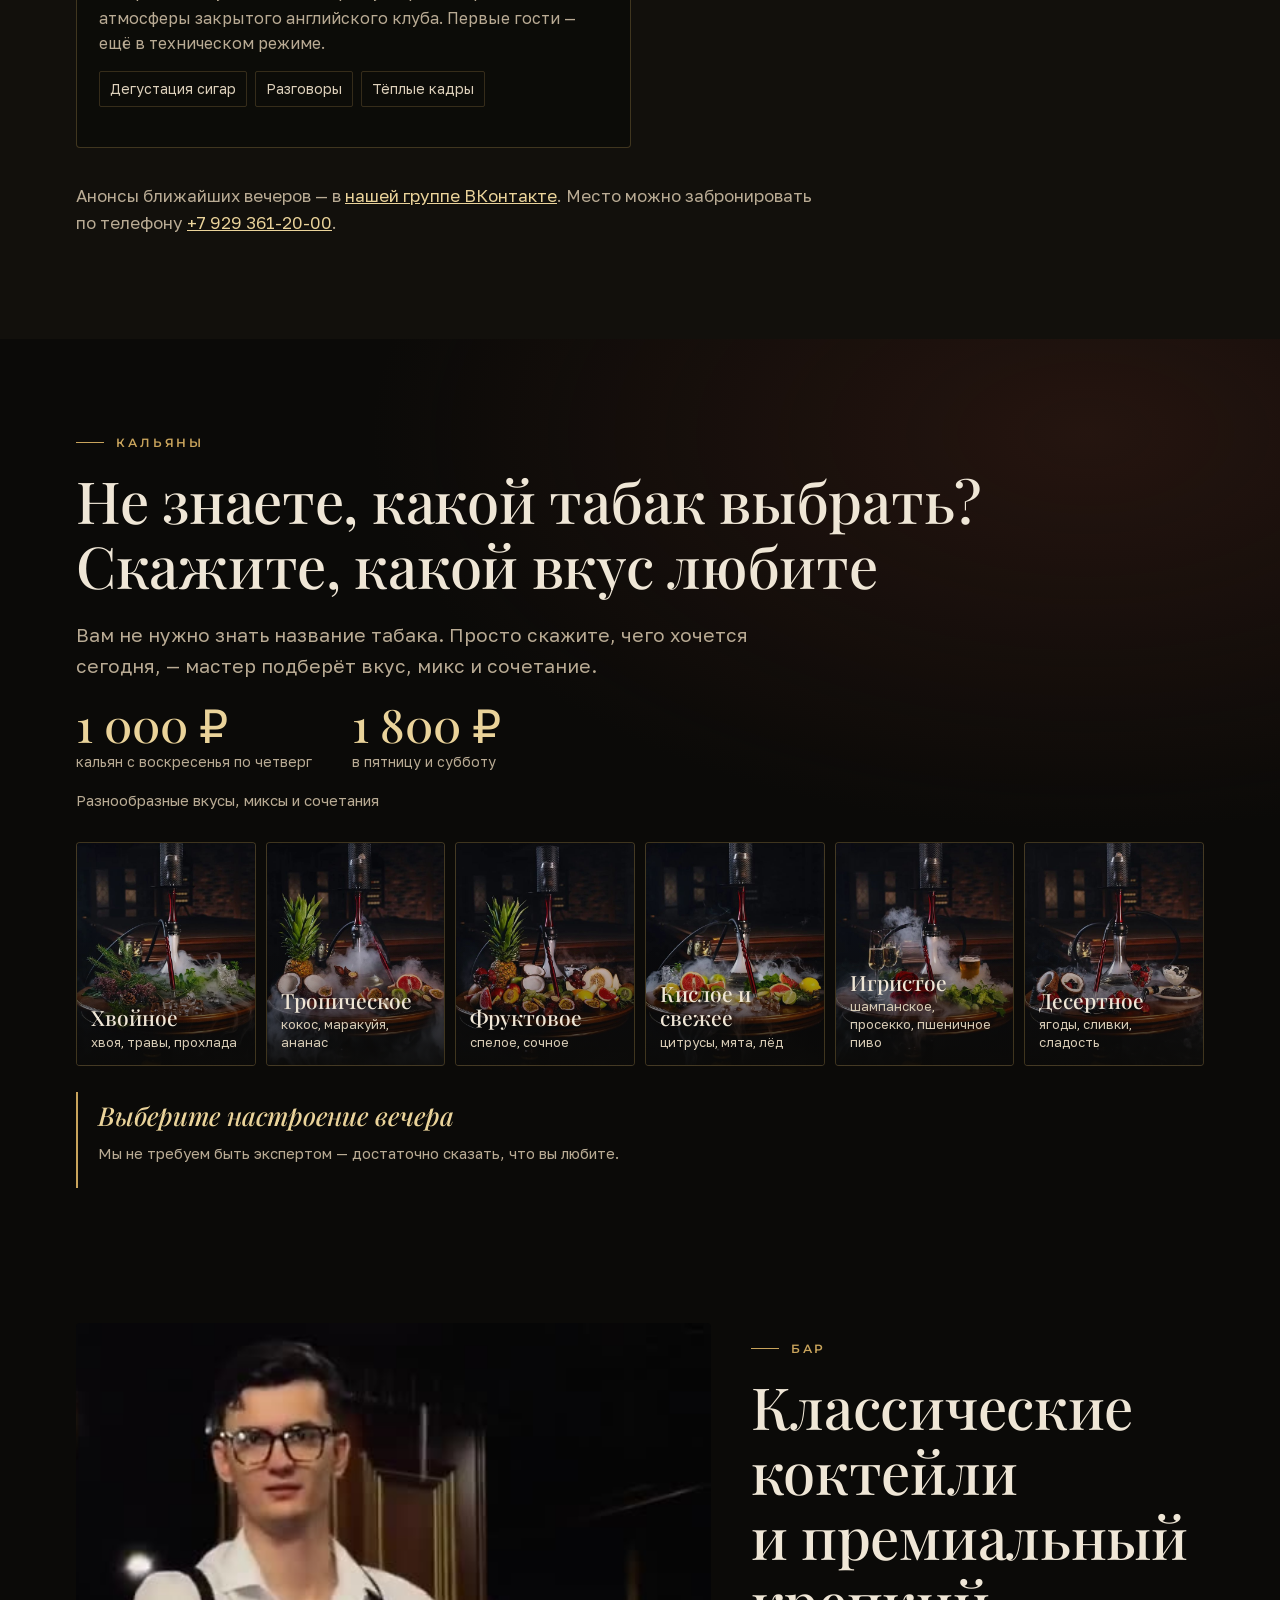
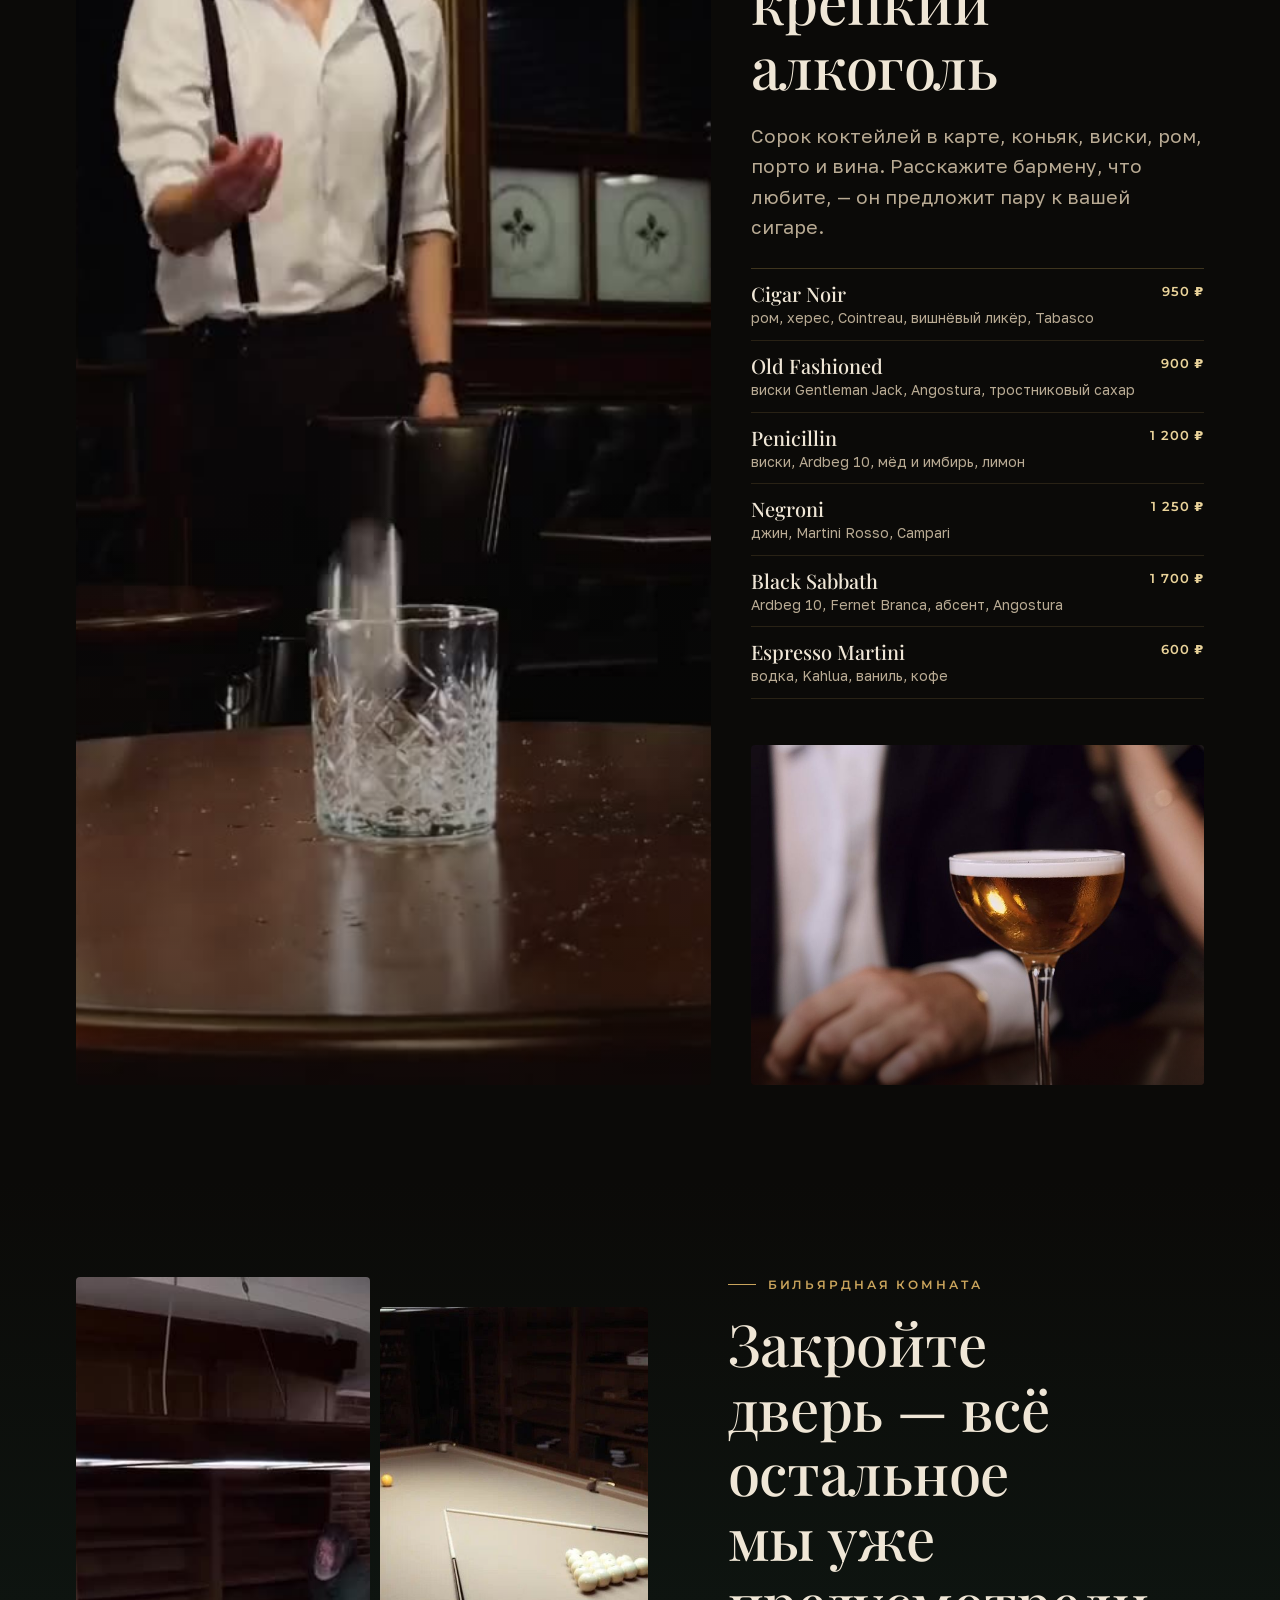
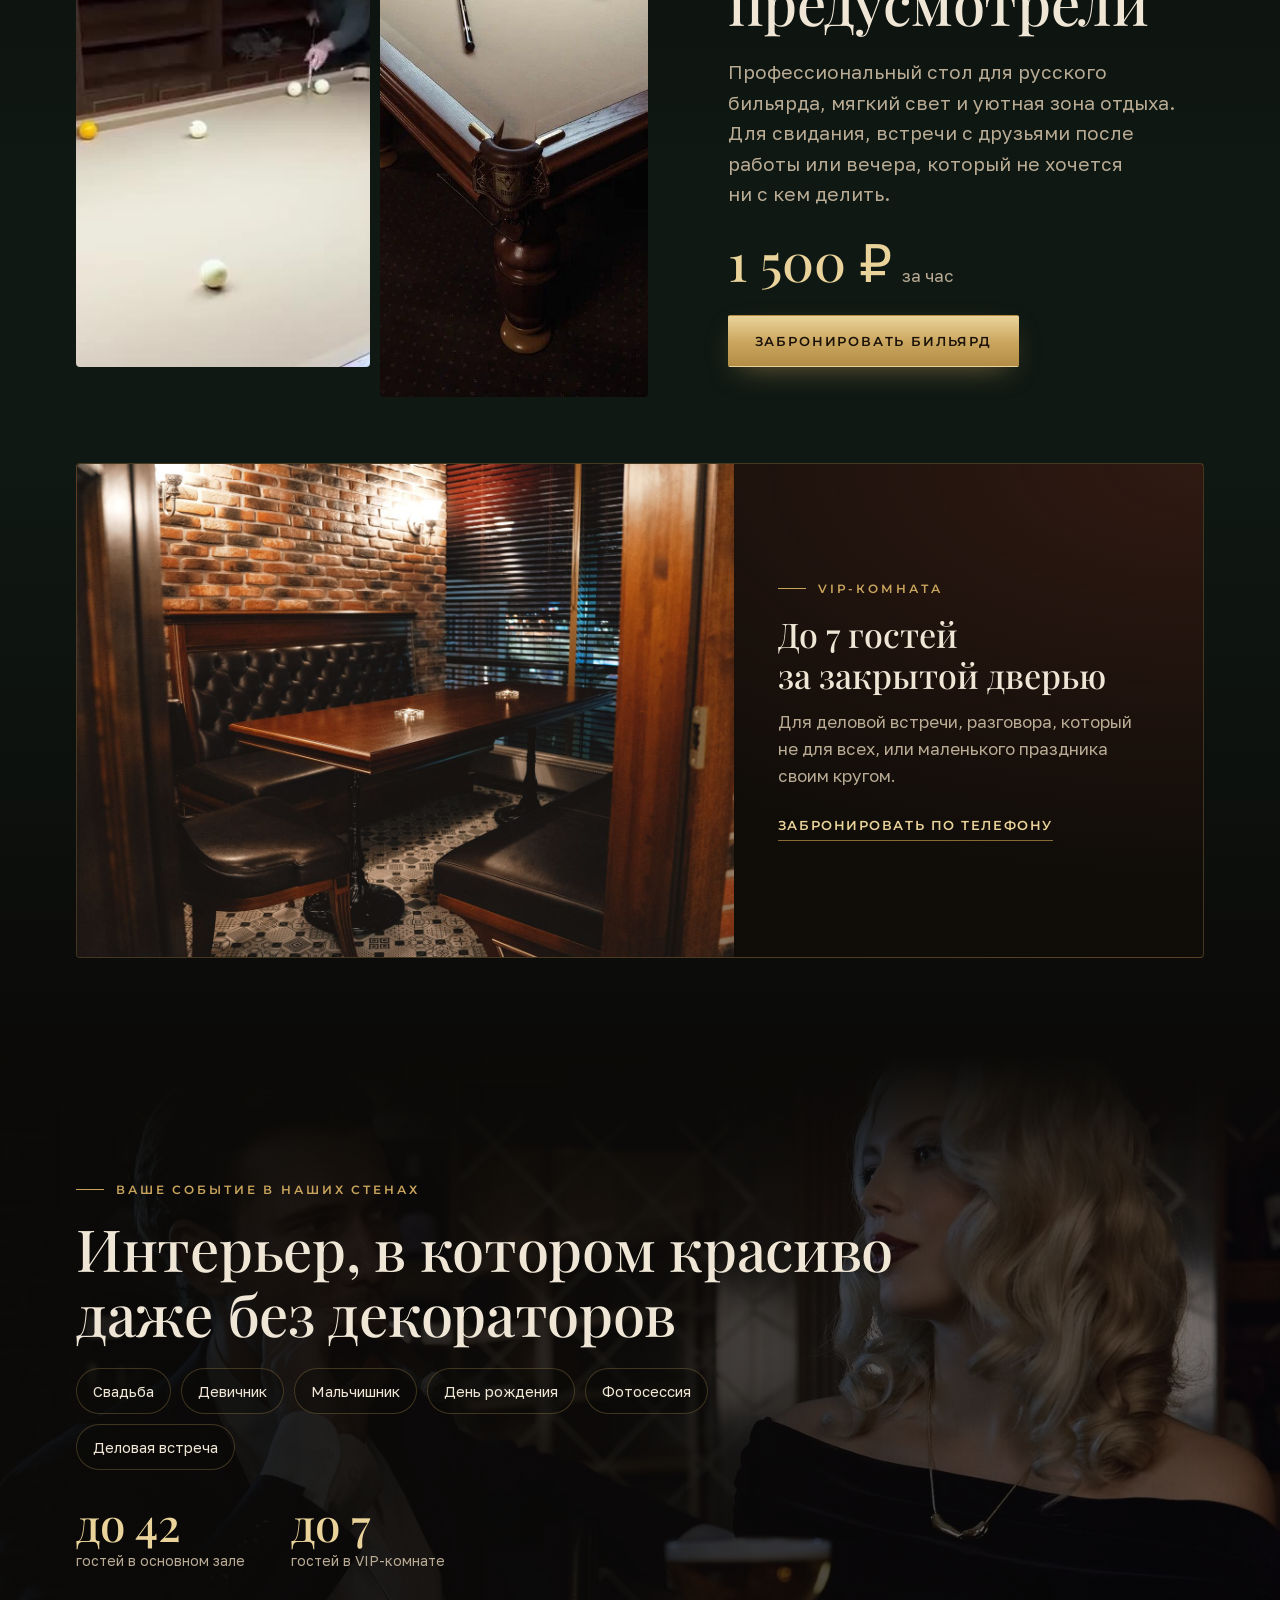
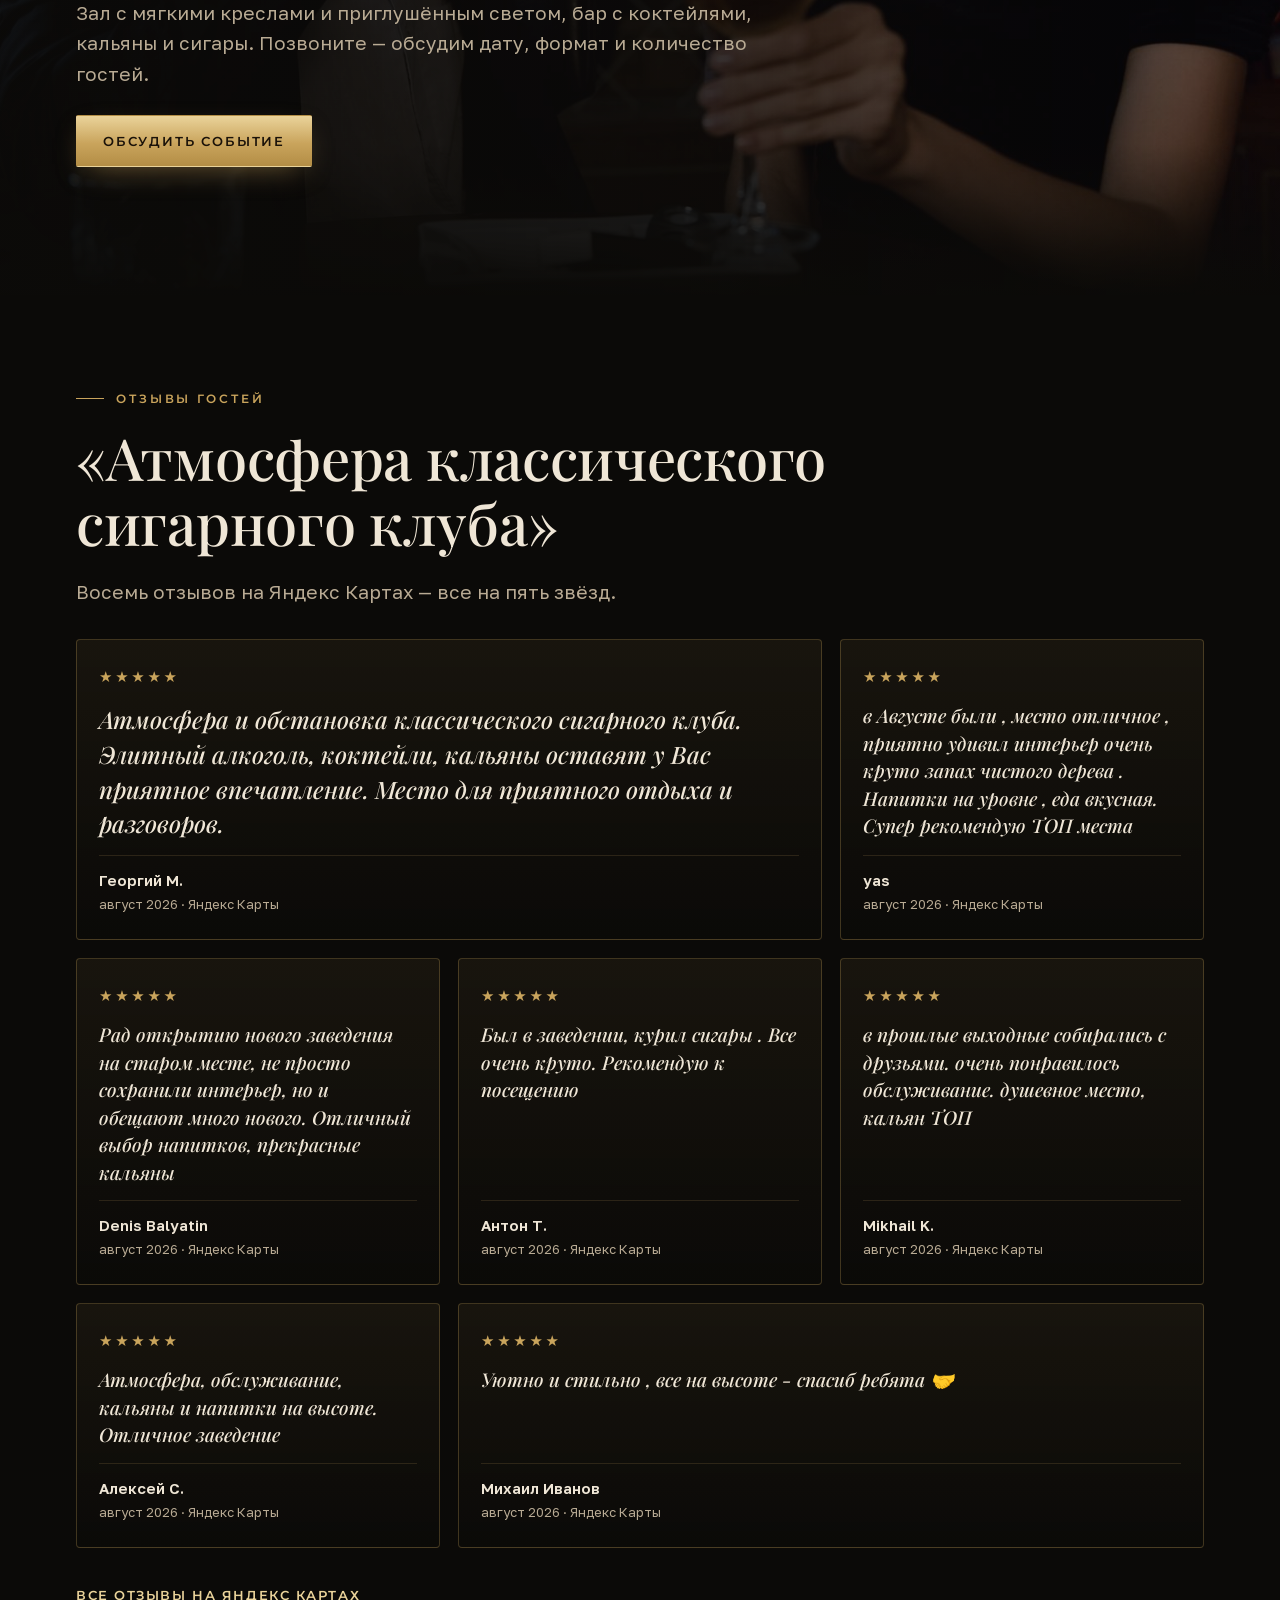
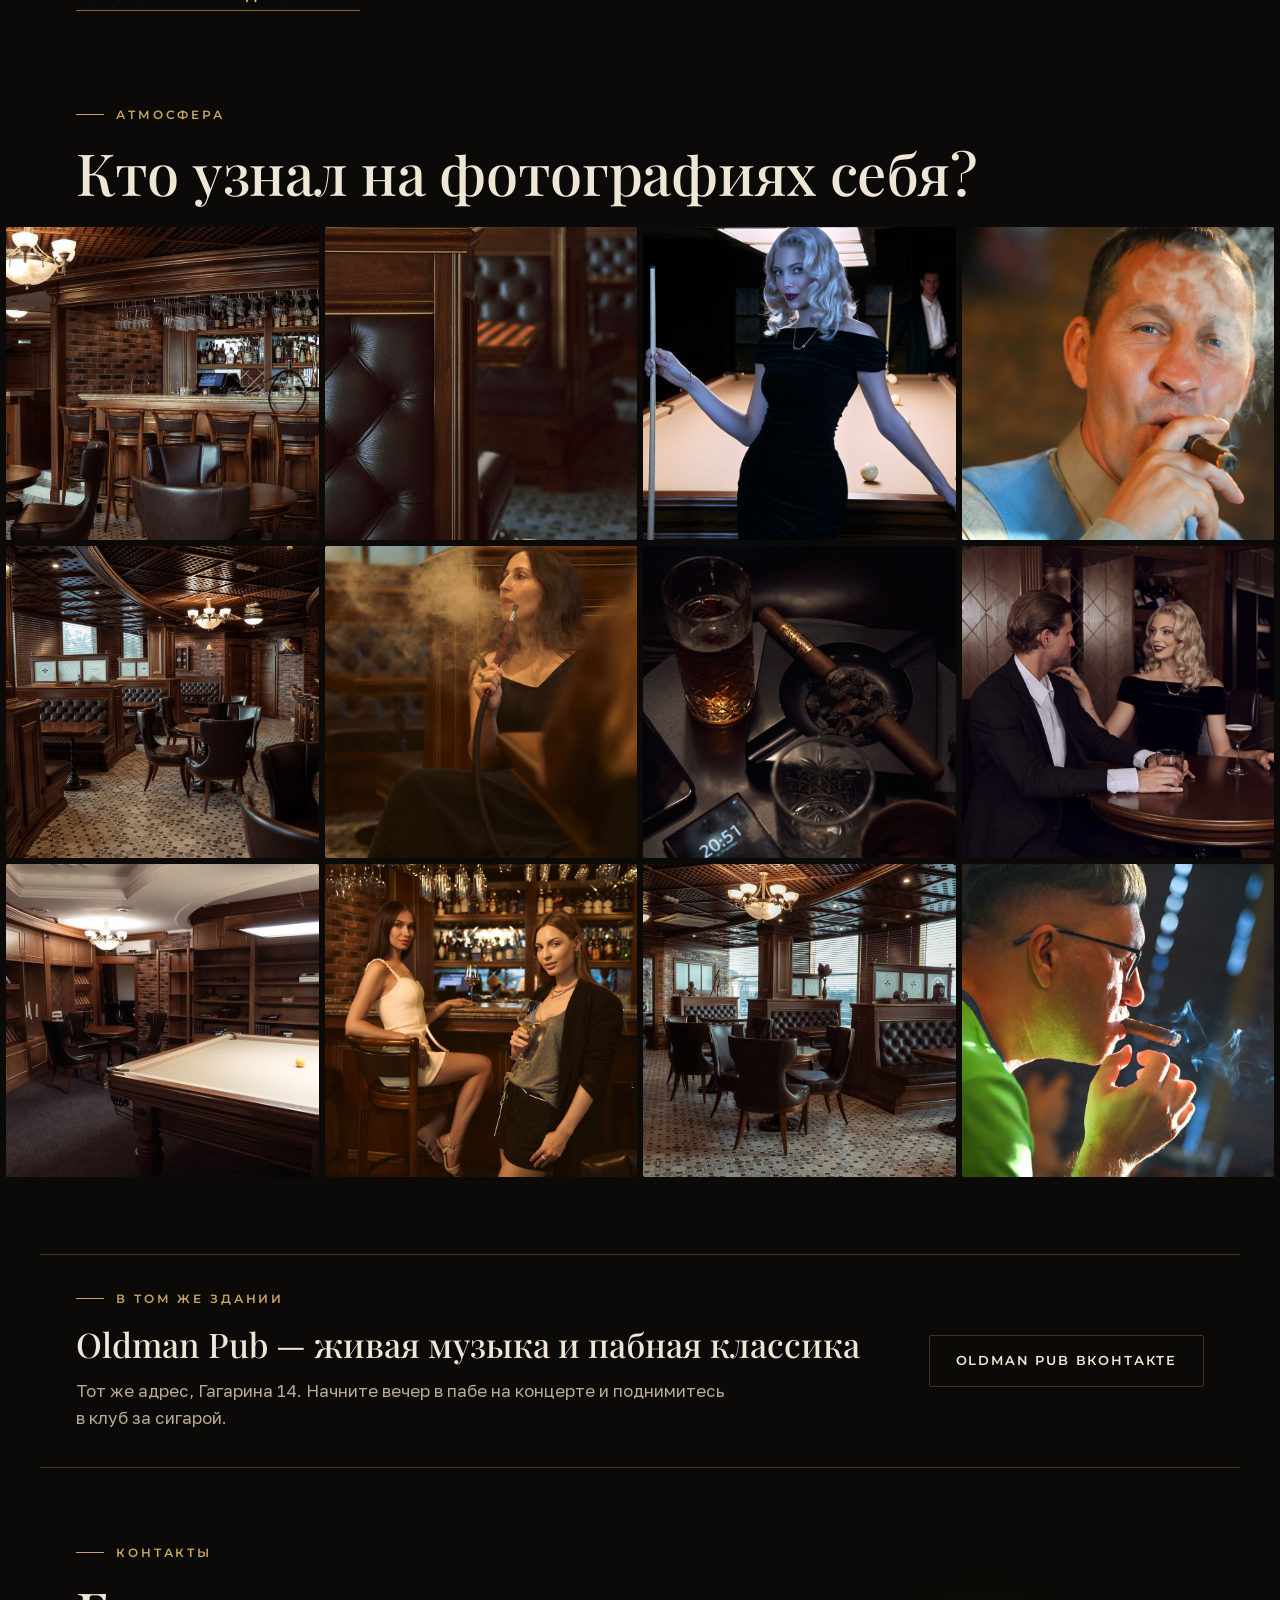
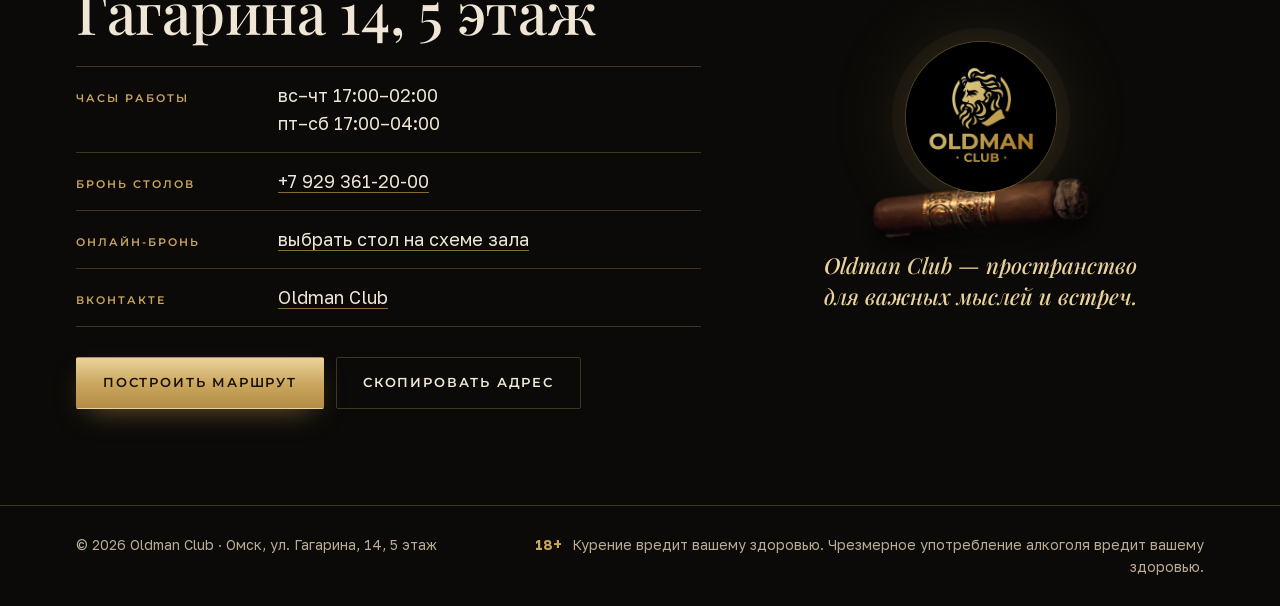
==== commit 3fd25212: "Add files via upload" ====
--- a/index.html
+++ b/index.html
@@ -14,7 +14,7 @@
 <link rel="canonical" href="https://oldmanclub.ru/">
 <link rel="icon" href="img/logo-mark.png">
 <link rel="preload" href="fonts/playfair-display-cyrillic-500-normal.woff2" as="font" type="font/woff2" crossorigin>
-<link rel="stylesheet" href="css/style.css?v=13">
+<link rel="stylesheet" href="css/style.css?v=14">
 <script type="application/ld+json">
 {"@context":"https://schema.org","@type":"BarOrPub","name":"Oldman Club","description":"Сигарный клуб: атмосфера закрытого английского клуба, сигары, кальяны, коктейли, бильярд","telephone":"+7 929 361-20-00","address":{"@type":"PostalAddress","streetAddress":"ул. Гагарина, 14, 5 этаж","addressLocality":"Омск","addressCountry":"RU"},"openingHours":["Su-Th 17:00-02:00","Fr-Sa 17:00-04:00"],"url":"https://oldmanclub.ru/","sameAs":["https://vk.com/club239764791"]}
 </script>
@@ -271,6 +271,6 @@
   <svg viewBox="0 0 24 24" width="22" height="22" aria-hidden="true"><path fill="currentColor" d="M6.6 10.8a15.1 15.1 0 0 0 6.6 6.6l2.2-2.2c.3-.3.7-.4 1-.2 1.1.4 2.3.6 3.6.6.6 0 1 .4 1 1V20c0 .6-.4 1-1 1A17 17 0 0 1 3 4c0-.6.4-1 1-1h3.5c.6 0 1 .4 1 1 0 1.3.2 2.5.6 3.6.1.3 0 .7-.2 1l-2.3 2.2z"/></svg>
 </a>
 
-<script src="js/main.js?v=10"></script>
+<script src="js/main.js?v=14"></script>
 </body>
 </html>
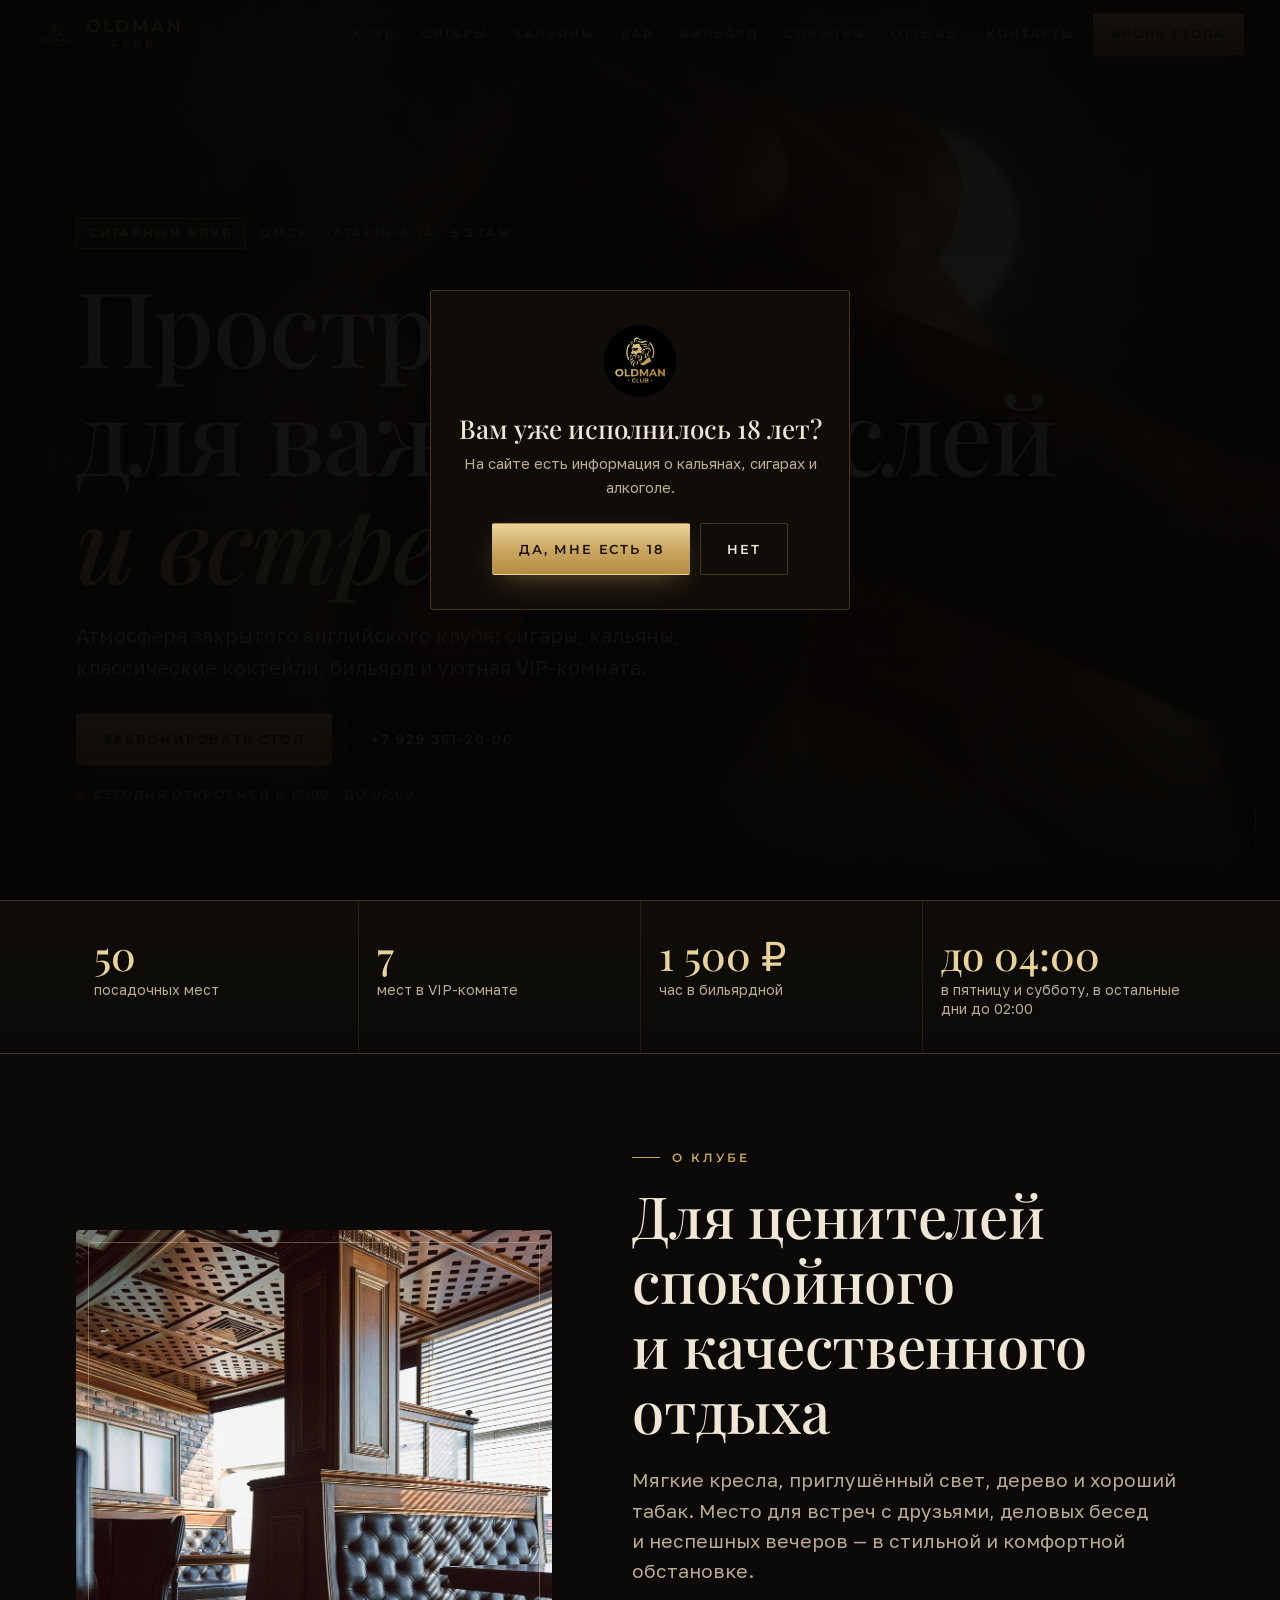
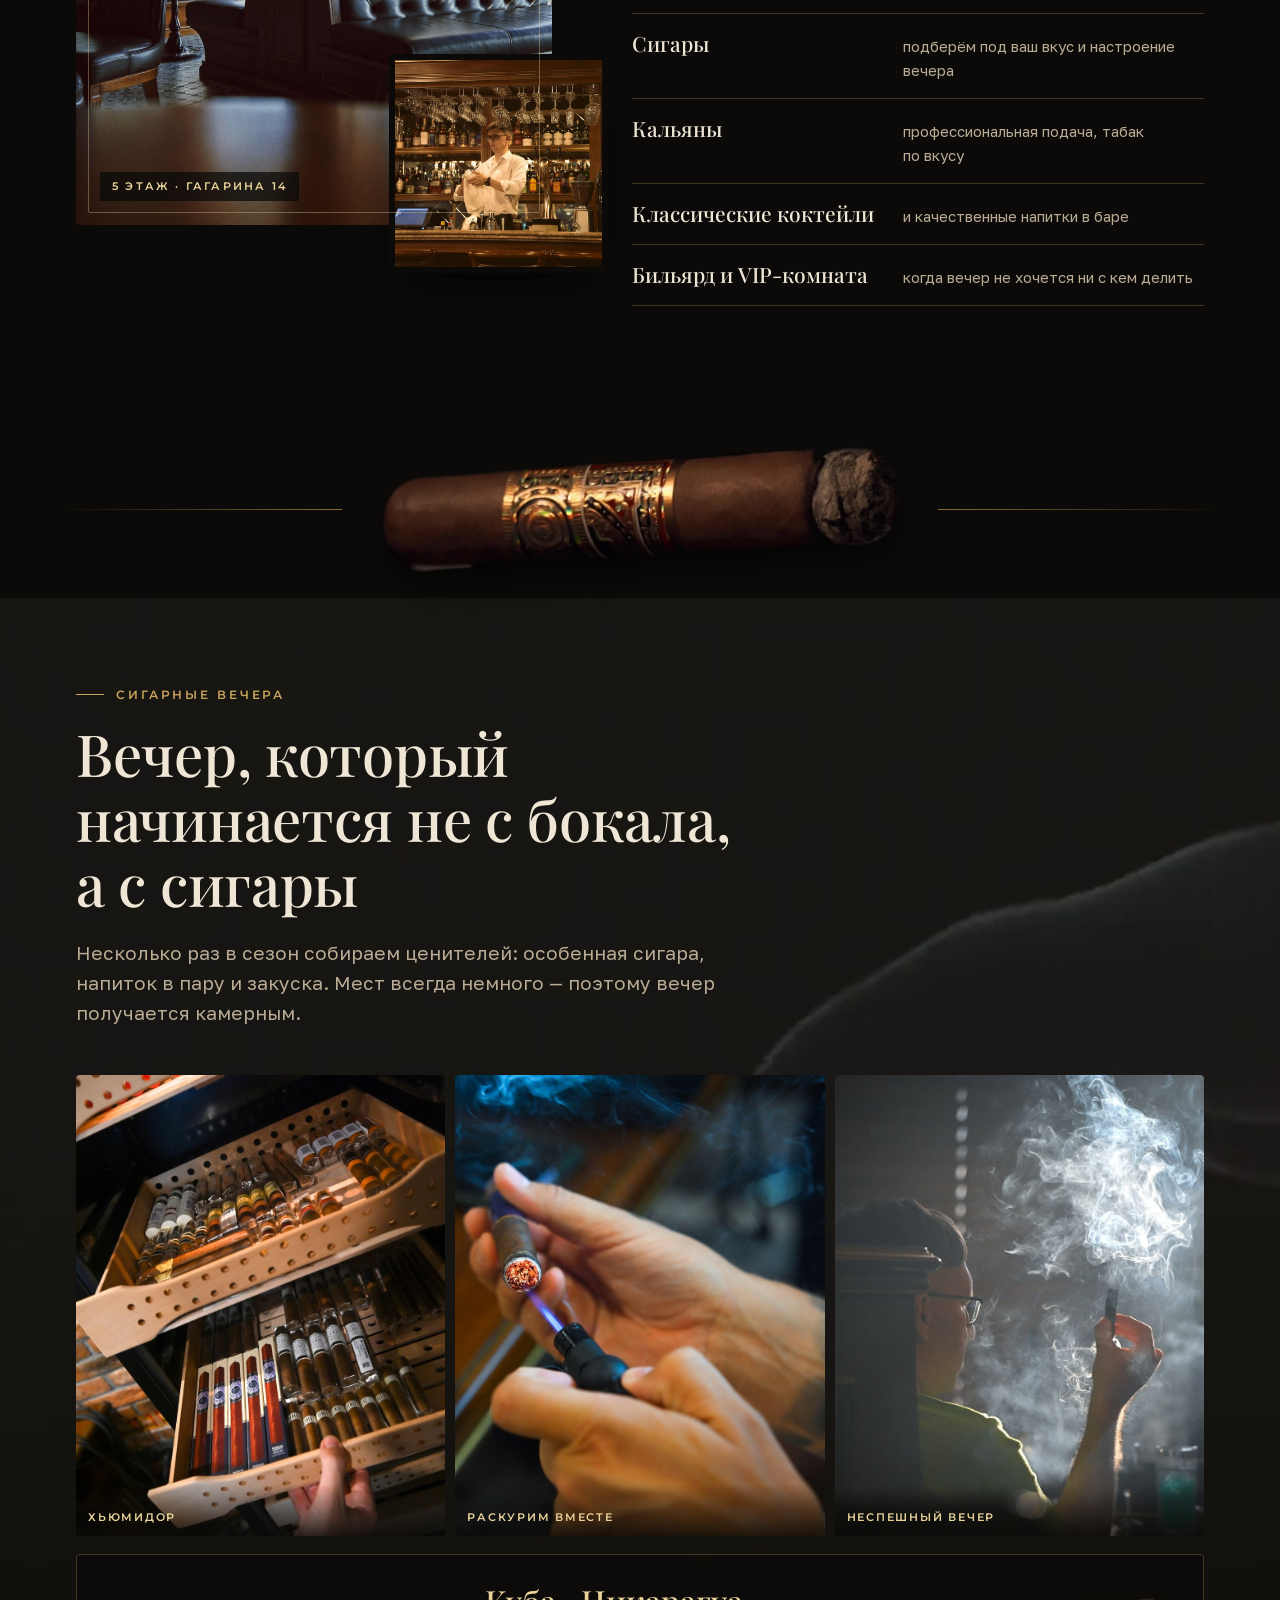
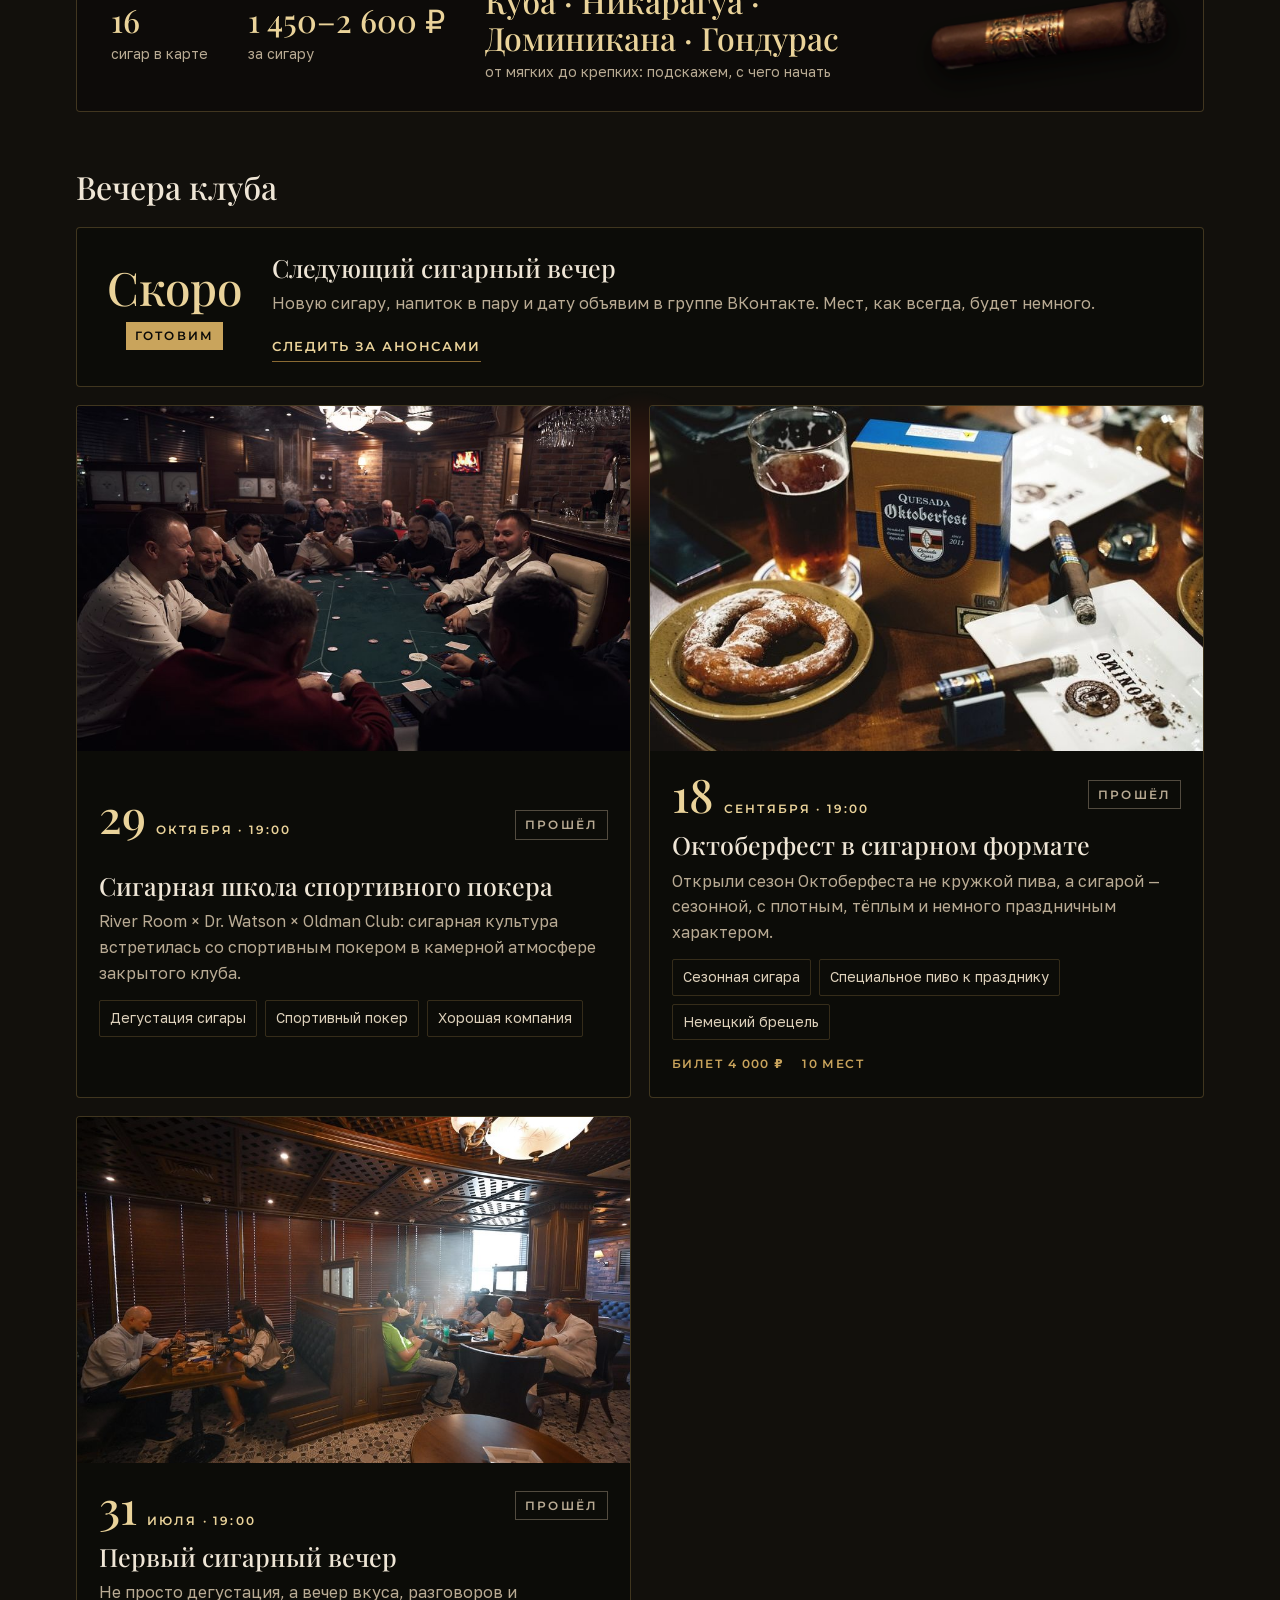
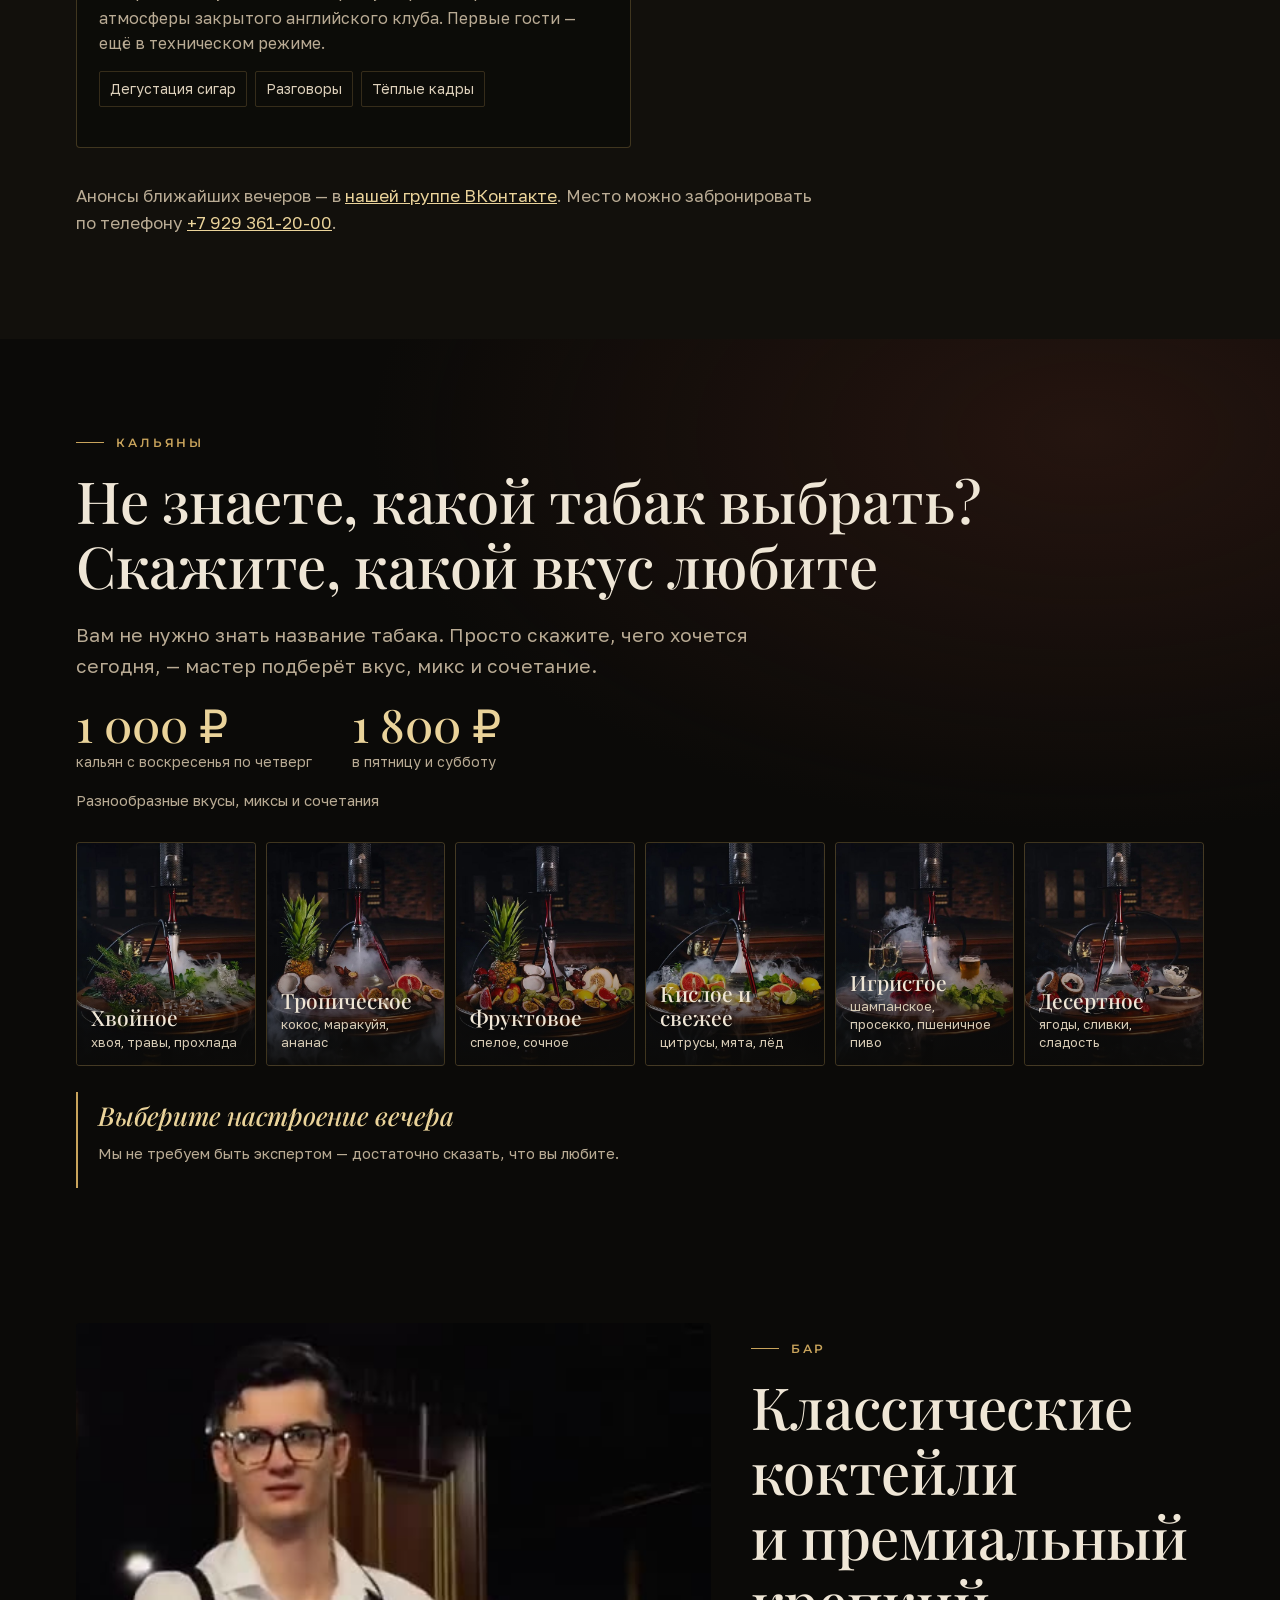
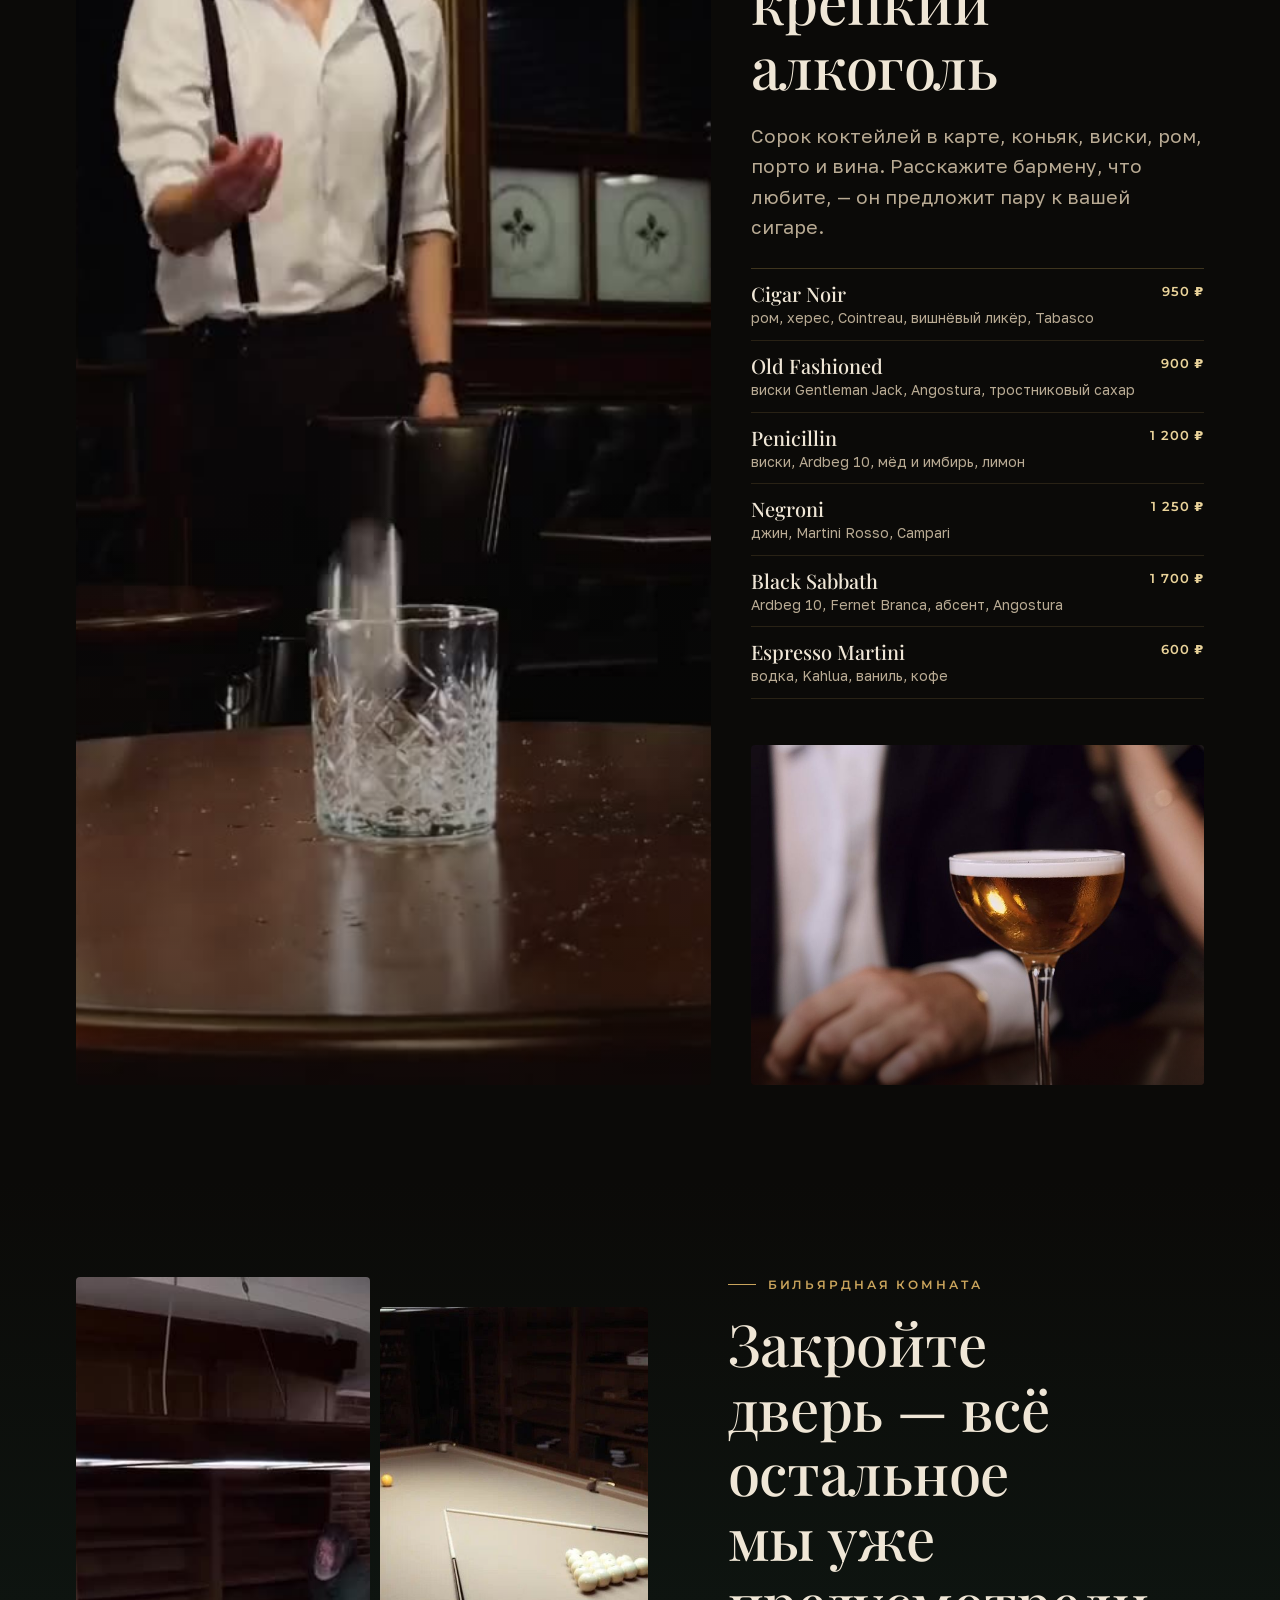
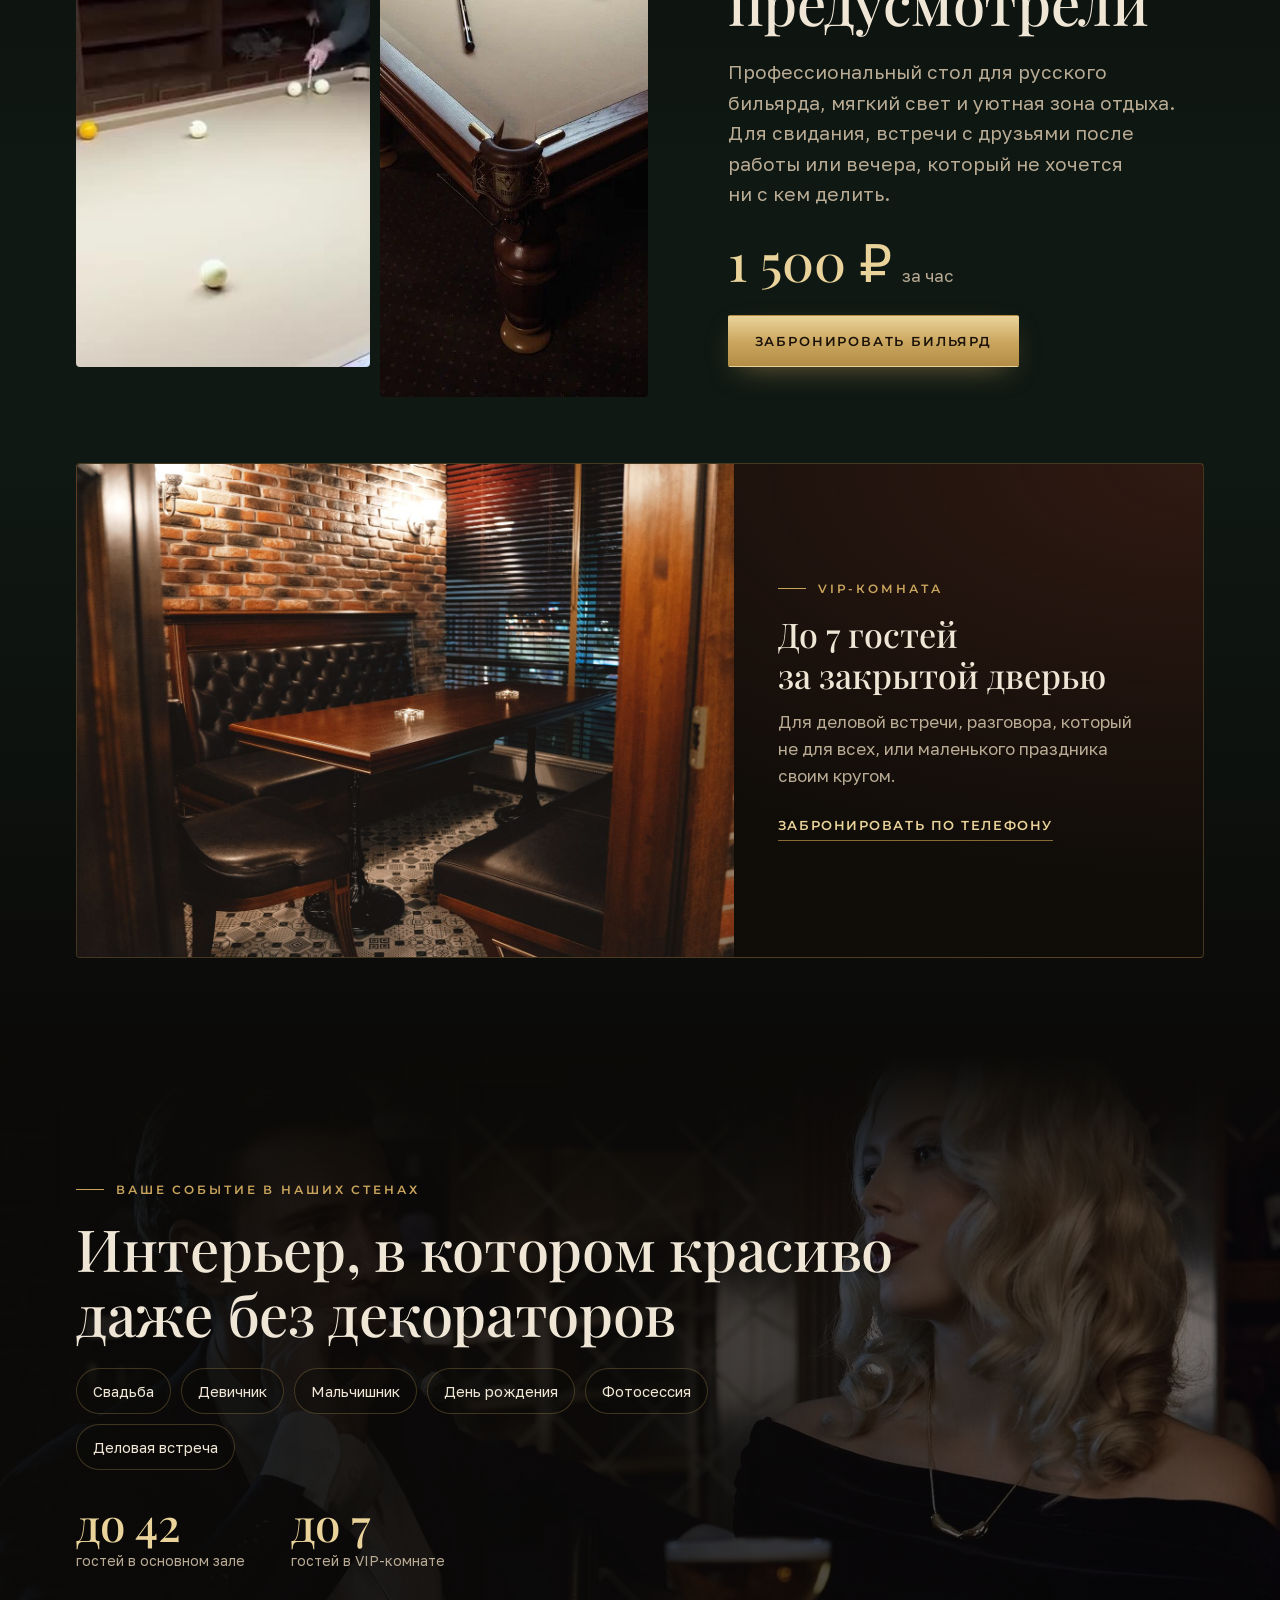
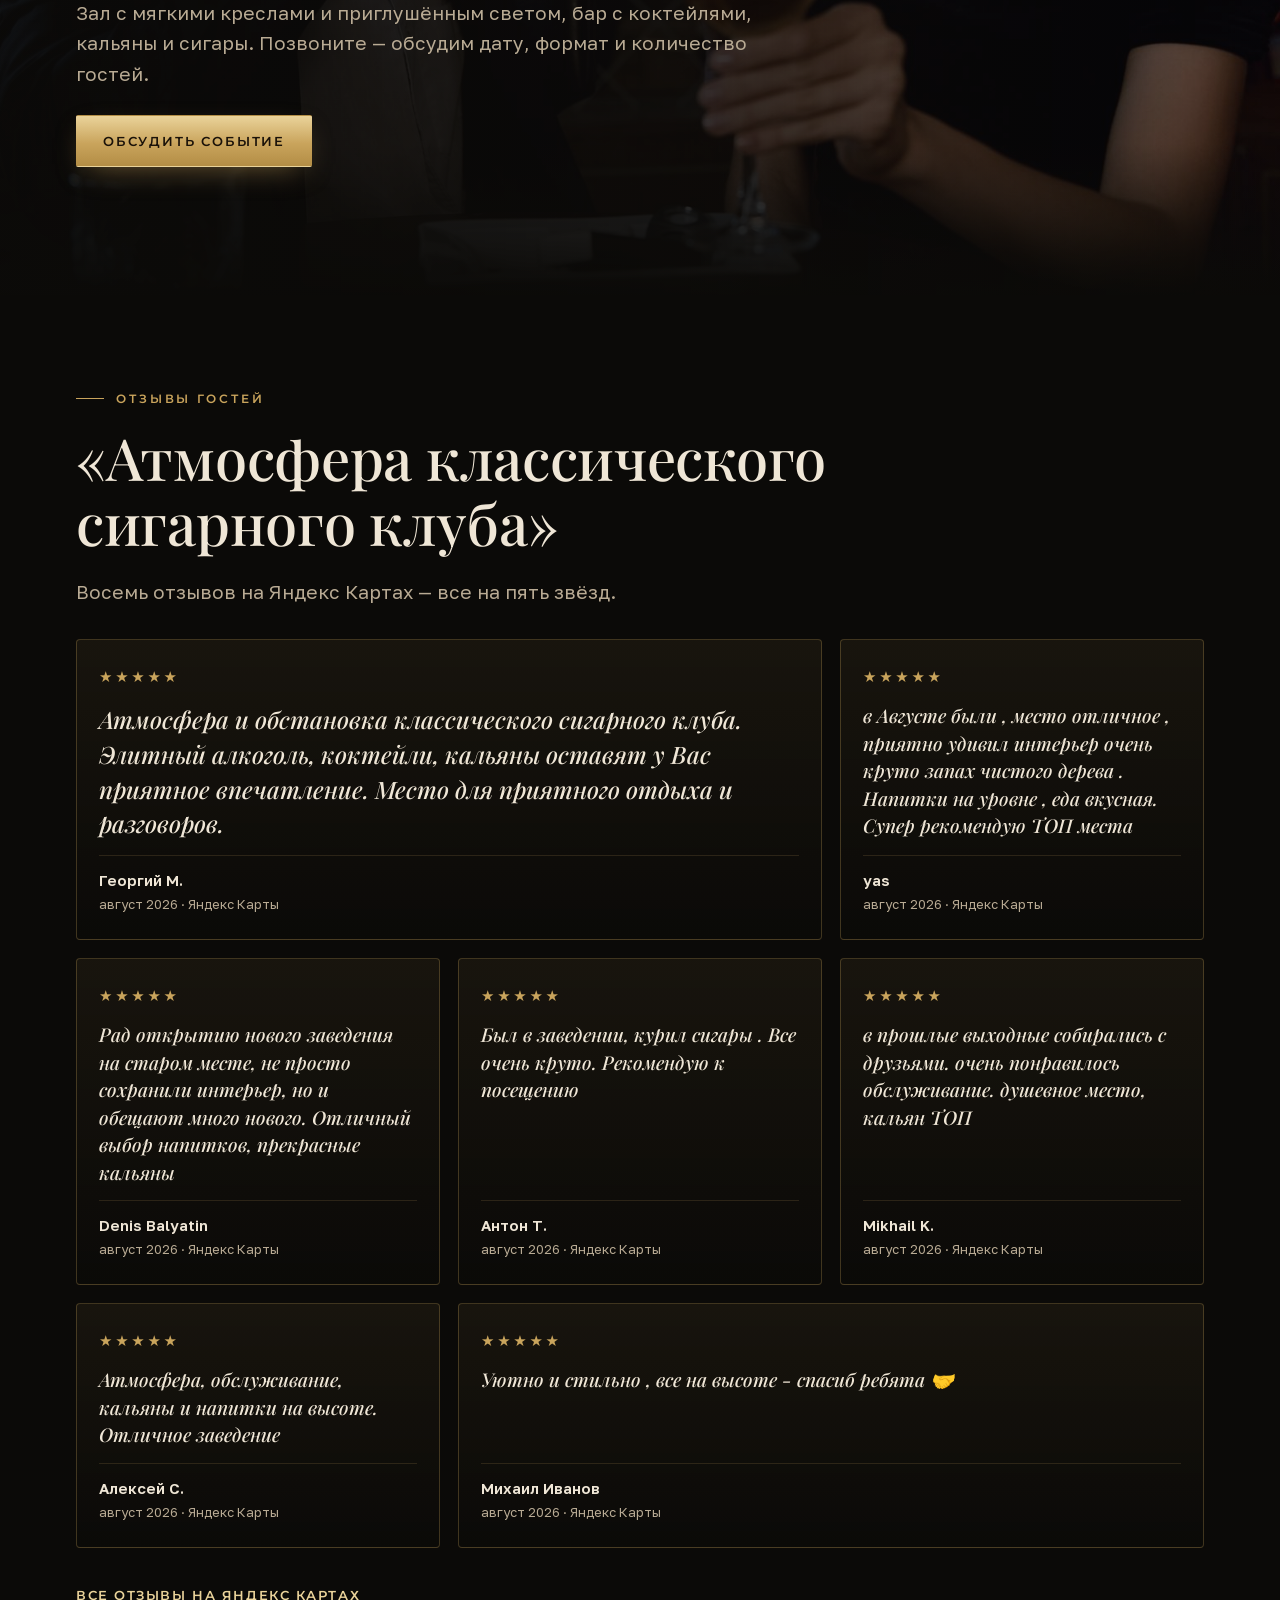
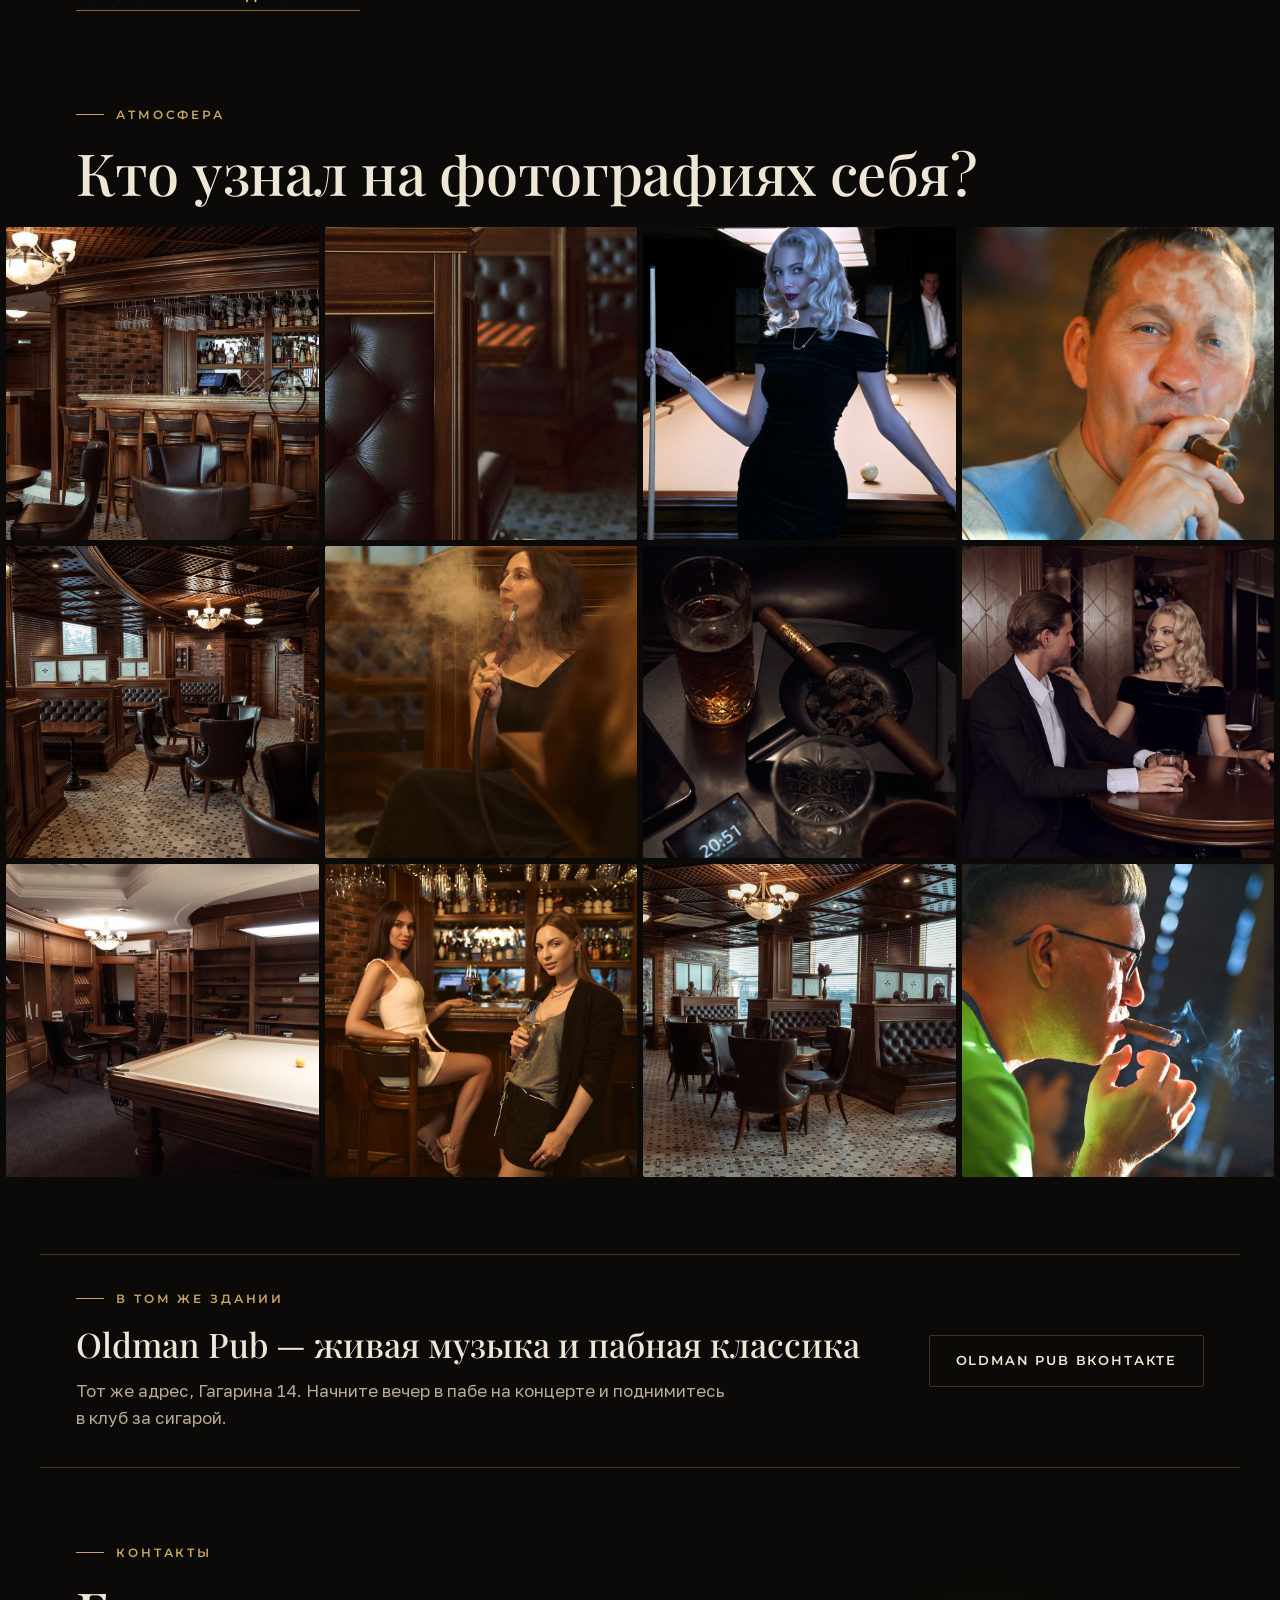
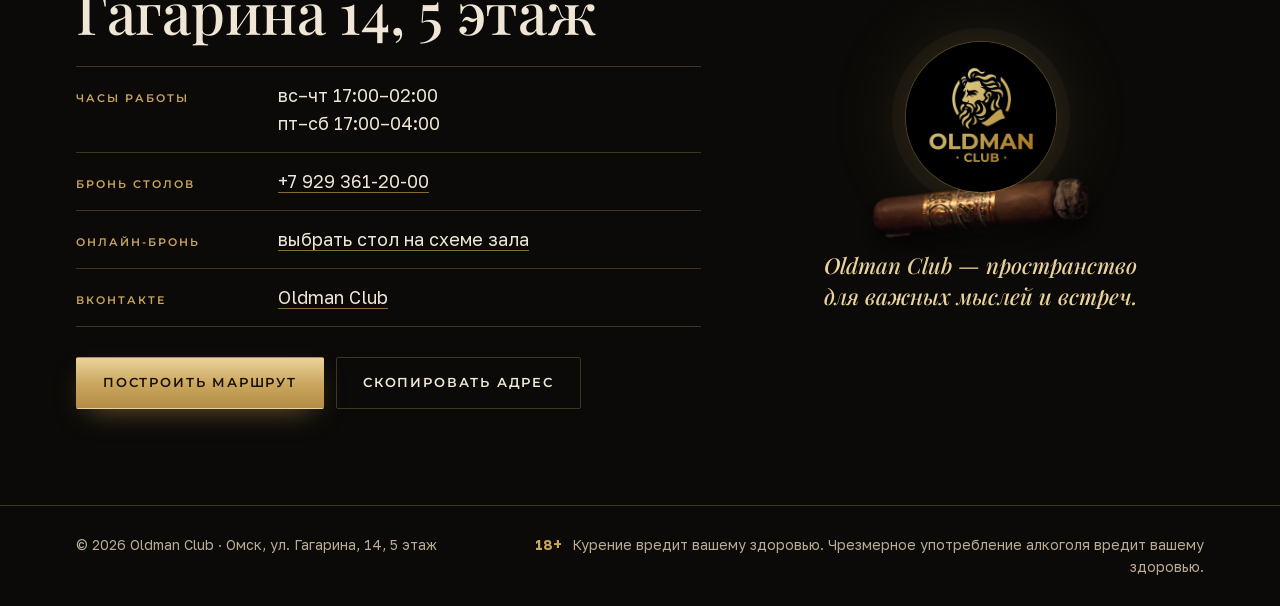
==== commit 796d1120: "Add files via upload" ====
--- a/index.html
+++ b/index.html
@@ -14,7 +14,7 @@
 <link rel="canonical" href="https://oldmanclub.ru/">
 <link rel="icon" href="img/logo-mark.png">
 <link rel="preload" href="fonts/playfair-display-cyrillic-500-normal.woff2" as="font" type="font/woff2" crossorigin>
-<link rel="stylesheet" href="css/style.css?v=14">
+<link rel="stylesheet" href="css/style.css?v=15">
 <script type="application/ld+json">
 {"@context":"https://schema.org","@type":"BarOrPub","name":"Oldman Club","description":"Сигарный клуб: атмосфера закрытого английского клуба, сигары, кальяны, коктейли, бильярд","telephone":"+7 929 361-20-00","address":{"@type":"PostalAddress","streetAddress":"ул. Гагарина, 14, 5 этаж","addressLocality":"Омск","addressCountry":"RU"},"openingHours":["Su-Th 17:00-02:00","Fr-Sa 17:00-04:00"],"url":"https://oldmanclub.ru/","sameAs":["https://vk.com/club239764791"]}
 </script>
@@ -55,11 +55,7 @@
 <main>
 
 <section class="hero" id="hero">
-  <picture class="hero__pic">
-    <source media="(max-width:767px)" srcset="img/hero-m.jpg">
-    <img src="img/hero.jpg" alt="Зал Oldman Club: ореховые панели, кожаные кресла, люстра над баром" fetchpriority="high">
-  </picture>
-  <video class="hero__promo" autoplay muted loop playsinline preload="auto" aria-hidden="true"><source src="video/promo.mp4" type="video/mp4"></video>
+  <video class="hero__promo" autoplay muted loop playsinline preload="auto" poster="video/promo.jpg" aria-hidden="true"><source src="video/promo.mp4" type="video/mp4"></video>
   <div class="hero__shade"></div>
   <div class="hero__in wrap">
     <p class="eyebrow"><span class="band">Сигарный клуб</span> Омск · Гагарина 14 · 5 этаж</p>
@@ -271,6 +267,6 @@
   <svg viewBox="0 0 24 24" width="22" height="22" aria-hidden="true"><path fill="currentColor" d="M6.6 10.8a15.1 15.1 0 0 0 6.6 6.6l2.2-2.2c.3-.3.7-.4 1-.2 1.1.4 2.3.6 3.6.6.6 0 1 .4 1 1V20c0 .6-.4 1-1 1A17 17 0 0 1 3 4c0-.6.4-1 1-1h3.5c.6 0 1 .4 1 1 0 1.3.2 2.5.6 3.6.1.3 0 .7-.2 1l-2.3 2.2z"/></svg>
 </a>
 
-<script src="js/main.js?v=14"></script>
+<script src="js/main.js?v=15"></script>
 </body>
 </html>
--- a/css/style.css
+++ b/css/style.css
@@ -401,3 +401,5 @@
   .hero__pic,.hero__promo{-webkit-mask-image:linear-gradient(#000 55%,transparent 100%);mask-image:linear-gradient(#000 55%,transparent 100%)}
   .club__tag{left:12px;top:12px;bottom:auto}
 }
+.hero__pic{transition:opacity .6s}
+.hero.is-video .hero__pic{opacity:0}
